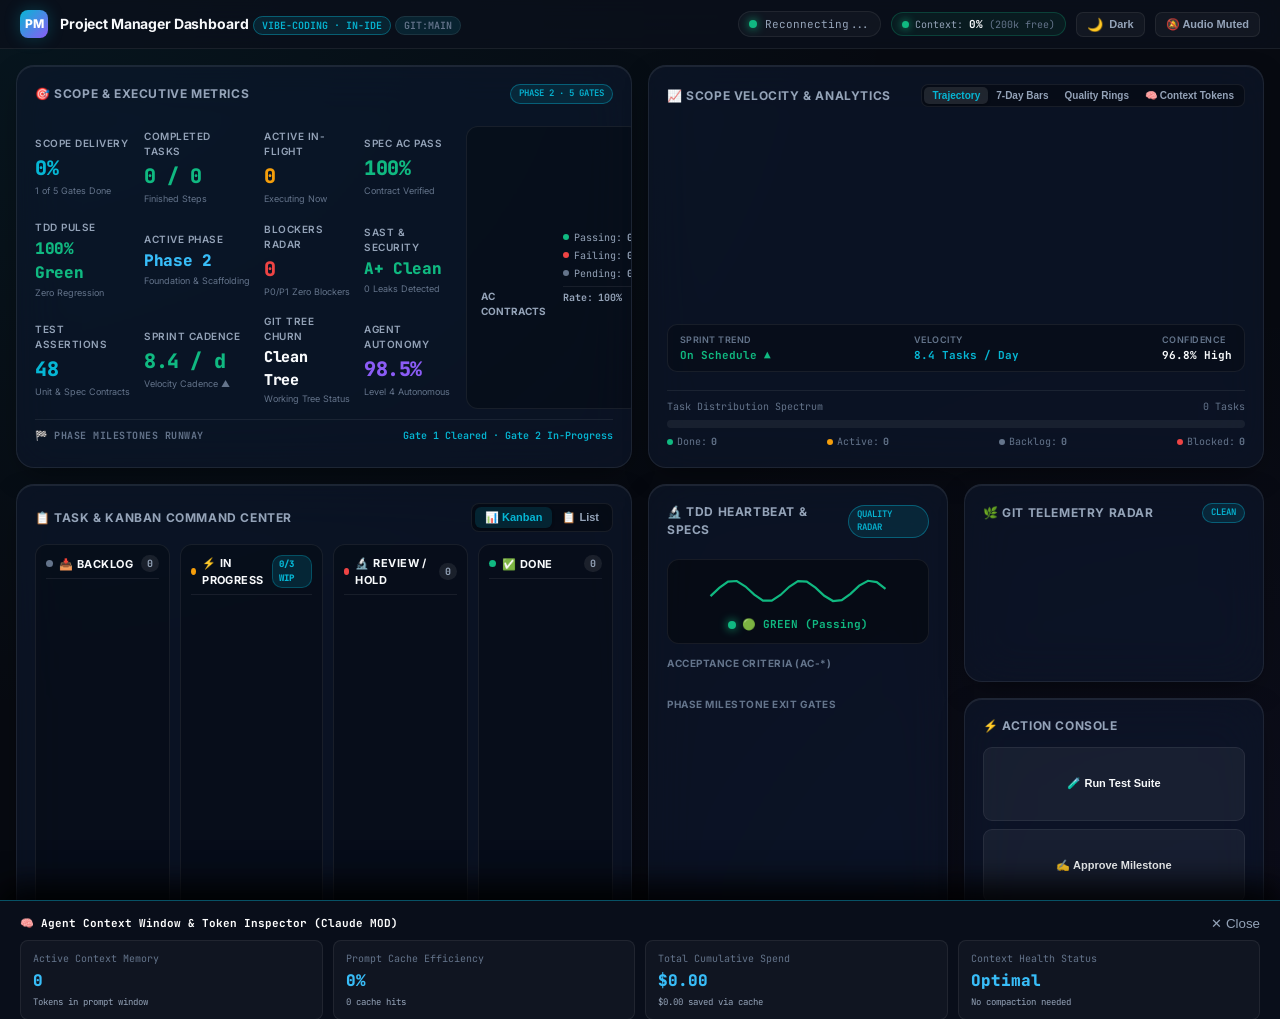
==== Vibe-Coding-Chandan-Adhikary/Vibe-Coding/Project-Manager-Dashboard/index.html @ 4f197772 "feat: integrate In-IDE Project Manager Dashboard with Bento Kanban, Framer Motion, and Claude MOD to" ====
<!DOCTYPE html>
<html lang="en">
<head>
  <meta charset="UTF-8" />
  <meta name="viewport" content="width=device-width, initial-scale=1.0" />
  <title>Project Manager Dashboard — Bento Grid Mission Control</title>
  <link rel="stylesheet" href="assets/dashboard.css" />
  <link rel="preconnect" href="https://fonts.googleapis.com">
  <link rel="preconnect" href="https://fonts.gstatic.com" crossorigin>
  <link href="https://fonts.googleapis.com/css2?family=Inter:wght@400;500;600;700;800&family=JetBrains+Mono:wght@500;600;700&display=swap" rel="stylesheet">
</head>
<body>
  <div class="app-container">
    <!-- Topbar Header -->
    <header class="top-header">
      <div class="brand">
        <div class="brand-icon">PM</div>
        <div>
          <span class="brand-title">Project Manager Dashboard</span>
          <span class="badge-pill">Vibe-Coding · In-IDE</span>
          <span id="git-branch-badge" class="badge-pill" style="color:var(--text-faint);border-color:rgba(255,255,255,0.08)">git:main</span>
        </div>
      </div>

      <div class="header-actions">
        <div class="agent-pulse">
          <span class="pulse-dot"></span>
          <span id="agent-status-text">Active · Telemetry Synced</span>
        </div>
        <button id="btn-context-pill" class="context-pill" title="Click to view full Agent Context Window & Token Telemetry">
          <span id="hdr-ctx-dot" class="context-pill-dot optimal"></span>
          <span class="context-pill-label">Context:</span>
          <b id="hdr-ctx-pct">0%</b>
          <span id="hdr-ctx-free" class="context-pill-sub">(200k free)</span>
        </button>
        <button id="theme-toggle" class="btn-icon theme-toggle-btn" title="Toggle Light/Dark Theme">
          <span id="theme-icon">🌙</span>
          <span id="theme-text">Dark</span>
        </button>
        <button id="toggle-audio" class="btn-icon">🔕 Audio Muted</button>
      </div>
    </header>

    <!-- Bento Grid Container -->
    <div class="bento-container">
      <div class="bento-grid">
        <!-- BENTO CELL 1: Executive Scope & Velocity Hub (Span 2x1) -->
        <div class="bento-card bento-hero">
          <div class="card-header">
            <span class="card-title">🎯 Scope & Executive Metrics</span>
            <span id="kpi-milestones-badge" class="badge-pill" style="font-size:9px">Phase 2 · 5 Gates</span>
          </div>
          <div class="hero-content">
            <div class="hero-stats">
              <div class="stat-item">
                <span class="stat-label">Scope Delivery</span>
                <span id="kpi-scope-progress" class="stat-value cyan">0%</span>
                <span id="kpi-scope-sub" class="stat-sub">1 of 5 Gates Done</span>
              </div>
              <div class="stat-item">
                <span class="stat-label">Completed Tasks</span>
                <span id="kpi-completed-tasks" class="stat-value emerald">0 / 0</span>
                <span class="stat-sub">Finished Steps</span>
              </div>
              <div class="stat-item">
                <span class="stat-label">Active In-Flight</span>
                <span id="kpi-active-tasks" class="stat-value amber">0</span>
                <span class="stat-sub">Executing Now</span>
              </div>
              <div class="stat-item">
                <span class="stat-label">Spec AC Pass</span>
                <span id="kpi-ac-rate" class="stat-value emerald">100%</span>
                <span class="stat-sub">Contract Verified</span>
              </div>
              <div class="stat-item">
                <span class="stat-label">TDD Pulse</span>
                <span id="kpi-tdd-ratio" class="stat-value emerald" style="font-size:16px">100% Green</span>
                <span class="stat-sub">Zero Regression</span>
              </div>
              <div class="stat-item">
                <span class="stat-label">Active Phase</span>
                <span id="kpi-active-phase" class="stat-value" style="font-size:16px;color:var(--sky-bright)">Phase 2</span>
                <span class="stat-sub">Foundation & Scaffolding</span>
              </div>
              <div class="stat-item">
                <span class="stat-label">Blockers Radar</span>
                <span id="kpi-blockers" class="stat-value red">0</span>
                <span class="stat-sub">P0/P1 Zero Blockers</span>
              </div>
              <div class="stat-item">
                <span class="stat-label">SAST & Security</span>
                <span id="kpi-code-health" class="stat-value emerald" style="font-size:16px">A+ Clean</span>
                <span class="stat-sub">0 Leaks Detected</span>
              </div>
              <div class="stat-item">
                <span class="stat-label">Test Assertions</span>
                <span id="kpi-test-assertions" class="stat-value cyan">48</span>
                <span class="stat-sub">Unit & Spec Contracts</span>
              </div>
              <div class="stat-item">
                <span class="stat-label">Sprint Cadence</span>
                <span id="kpi-sprint-cadence" class="stat-value emerald">8.4 / d</span>
                <span class="stat-sub">Velocity Cadence ▲</span>
              </div>
              <div class="stat-item">
                <span class="stat-label">Git Tree Churn</span>
                <span id="kpi-git-churn" class="stat-value" style="font-size:15px;color:var(--text-main)">Clean Tree</span>
                <span class="stat-sub">Working Tree Status</span>
              </div>
              <div class="stat-item">
                <span class="stat-label">Agent Autonomy</span>
                <span id="kpi-agent-autonomy" class="stat-value violet">98.5%</span>
                <span class="stat-sub">Level 4 Autonomous</span>
              </div>
            </div>

            <div class="hero-donut-box">
              <div class="donut-visual-col">
                <svg id="chart-donut" style="width:70px;height:70px" viewBox="0 0 100 100"></svg>
                <div class="donut-title">AC Contracts</div>
              </div>
              <div class="donut-breakdown-col">
                <div class="donut-breakdown-row"><span class="breakdown-dot done"></span>Passing: <b id="hero-donut-passing">0</b></div>
                <div class="donut-breakdown-row"><span class="breakdown-dot red"></span>Failing: <b id="hero-donut-failing">0</b></div>
                <div class="donut-breakdown-row"><span class="breakdown-dot pending"></span>Pending: <b id="hero-donut-pending">0</b></div>
                <div class="donut-breakdown-row rate">Rate: <b id="hero-donut-rate" class="emerald">100%</b></div>
              </div>
            </div>
          </div>

          <!-- Phase Milestone Runway Bar -->
          <div class="hero-runway-container">
            <div class="hero-runway-header">
              <span class="runway-title">🏁 Phase Milestones Runway</span>
              <span id="hero-runway-summary" class="runway-summary">Gate 1 Cleared · Gate 2 In-Progress</span>
            </div>
            <div id="hero-runway-track" class="hero-runway-track"></div>
          </div>
        </div>

        <!-- BENTO CELL 2: Scope Velocity & Multi-Chart Analytics Hub (Span 2x1) -->
        <div class="bento-card bento-chart">
          <div class="chart-header">
            <span class="card-title">📈 Scope Velocity & Analytics</span>
            <div class="chart-tabs">
              <button class="chart-tab-btn active" data-chart="burnup">Trajectory</button>
              <button class="chart-tab-btn" data-chart="bars">7-Day Bars</button>
              <button class="chart-tab-btn" data-chart="rings">Quality Rings</button>
              <button class="chart-tab-btn" data-chart="tokens">🧠 Context Tokens</button>
            </div>
          </div>
          <div class="chart-content-wrapper">
            <!-- Chart Panel 1: Burnup Area Curve -->
            <div id="panel-chart-burnup" class="chart-view-panel active">
              <svg id="chart-burnup" class="svg-burnup-canvas" viewBox="0 0 270 95" preserveAspectRatio="none"></svg>
            </div>

            <!-- Chart Panel 2: 7-Day Velocity Bar Chart -->
            <div id="panel-chart-bars" class="chart-view-panel">
              <svg id="chart-bars" class="svg-bars-canvas" viewBox="0 0 270 95"></svg>
            </div>

            <!-- Chart Panel 3: Quality & Coverage Multi-Ring Radial Gauge -->
            <div id="panel-chart-rings" class="chart-view-panel">
              <svg id="chart-rings" class="svg-rings-canvas" viewBox="0 0 270 95"></svg>
            </div>

            <!-- Chart Panel 4: Agent Context Window & Token Telemetry (Claude MOD style) -->
            <div id="panel-chart-tokens" class="chart-view-panel">
              <div class="token-telemetry-panel">
                <!-- Context Window Utilization Header -->
                <div class="token-panel-top">
                  <div class="token-capacity-info">
                    <span class="token-panel-label">Active Context Window (200k ceiling)</span>
                    <span id="token-status-badge" class="badge-pill optimal">🟢 Optimal (Headroom Safe)</span>
                  </div>
                  <div class="token-capacity-readout">
                    <span id="token-ctx-used" class="token-readout-val">0k</span>
                    <span class="token-readout-sub">/ 200,000 tokens (<b id="token-ctx-pct">0%</b>)</span>
                  </div>
                </div>

                <!-- Multi-Segmented Capacity Progress Bar -->
                <div class="token-capacity-track">
                  <div id="token-capacity-fill" class="token-capacity-fill optimal" style="width: 0%"></div>
                  <div class="token-threshold-marker" style="left: 60%" title="60% Advisory Threshold"></div>
                  <div class="token-threshold-marker warn" style="left: 80%" title="80% Compaction Recommended"></div>
                  <div class="token-threshold-marker crit" style="left: 95%" title="95% Critical Limit"></div>
                </div>
                <div class="token-threshold-labels">
                  <span>0k</span>
                  <span>60% (120k)</span>
                  <span>80% (160k)</span>
                  <span>200k Limit</span>
                </div>

                <!-- Claude MOD 4-Metric Breakdown Grid -->
                <div class="token-stats-grid">
                  <div class="token-stat-card">
                    <span class="token-stat-title">📥 Fresh Input (Prompt)</span>
                    <span id="token-val-input" class="token-stat-number cyan">0</span>
                    <span class="token-stat-sub">Instructions & Tools</span>
                  </div>
                  <div class="token-stat-card">
                    <span class="token-stat-title">⚡ Cached Read (Hit Rate)</span>
                    <span id="token-val-cache" class="token-stat-number violet">0</span>
                    <span id="token-val-cache-rate" class="token-stat-sub emerald">0% Hit Rate ▲</span>
                  </div>
                  <div class="token-stat-card">
                    <span class="token-stat-title">📤 Output & Thinking</span>
                    <span id="token-val-output" class="token-stat-number emerald">0</span>
                    <span class="token-stat-sub">Agent Reasoning</span>
                  </div>
                  <div class="token-stat-card">
                    <span class="token-stat-title">💰 Cost & Savings</span>
                    <span id="token-val-cost" class="token-stat-number">$0.00</span>
                    <span id="token-val-savings" class="token-stat-sub emerald">Saved $0.00</span>
                  </div>
                </div>

                <!-- Token Footer / Inspector Action -->
                <div class="token-panel-footer">
                  <div class="token-footer-info">
                    <span id="token-turn-count">0 Model Turns</span> ·
                    <span id="token-avg-turn">0 avg/turn</span> ·
                    <span id="token-headroom-text">200k tokens free</span>
                  </div>
                  <button id="btn-open-token-drawer" class="btn-token-inspect">🔍 Inspect Full Token Logs</button>
                </div>
              </div>
            </div>

            <!-- Real-Time Metrics Strip -->
            <div class="chart-metrics-row">
              <div class="chart-metric-item">
                <span class="chart-metric-lbl">Sprint Trend</span>
                <span class="chart-metric-val emerald">On Schedule ▲</span>
              </div>
              <div class="chart-metric-item">
                <span class="chart-metric-lbl">Velocity</span>
                <span class="chart-metric-val cyan">8.4 Tasks / Day</span>
              </div>
              <div class="chart-metric-item">
                <span class="chart-metric-lbl">Confidence</span>
                <span class="chart-metric-val">96.8% High</span>
              </div>
            </div>

            <!-- Task Status Distribution Spectrum Bar -->
            <div class="task-dist-section">
              <div class="dist-legend">
                <span>Task Distribution Spectrum</span>
                <span id="dist-total-tasks">0 Tasks</span>
              </div>
              <div class="dist-bar-track">
                <div id="dist-done" class="dist-segment done" style="width:0%"></div>
                <div id="dist-progress" class="dist-segment progress" style="width:0%"></div>
                <div id="dist-backlog" class="dist-segment backlog" style="width:0%"></div>
                <div id="dist-blocked" class="dist-segment blocked" style="width:0%"></div>
              </div>
              <div class="dist-legend">
                <div class="dist-legend-item"><span class="legend-dot done"></span>Done: <b id="dist-count-done">0</b></div>
                <div class="dist-legend-item"><span class="legend-dot progress"></span>Active: <b id="dist-count-progress">0</b></div>
                <div class="dist-legend-item"><span class="legend-dot backlog"></span>Backlog: <b id="dist-count-backlog">0</b></div>
                <div class="dist-legend-item"><span class="legend-dot blocked"></span>Blocked: <b id="dist-count-blocked">0</b></div>
              </div>
            </div>
          </div>
        </div>

        <!-- BENTO CELL 3: Granular Task Command Center & Kanban Board (Span 2x2) -->
        <div class="bento-card bento-tasks">
          <div class="card-header task-center-header">
            <span class="card-title">📋 Task & Kanban Command Center</span>
            <div class="task-controls-group">
              <div class="view-tabs">
                <button id="btn-view-kanban" class="view-tab-btn active" data-view="kanban">📊 Kanban</button>
                <button id="btn-view-list" class="view-tab-btn" data-view="list">📋 List</button>
              </div>
              <div id="task-filter-tabs" class="filter-tabs" style="display:none">
                <button class="filter-tab active" data-filter="ALL">All</button>
                <button class="filter-tab" data-filter="IN_PROGRESS">In Progress</button>
                <button class="filter-tab" data-filter="DONE">Done</button>
                <button class="filter-tab" data-filter="BLOCKED">Blocked</button>
              </div>
            </div>
          </div>

          <!-- View 1: Linear Task List View -->
          <div id="task-list-container" class="task-items-container view-panel">
            <!-- Dynamic Bento task items -->
          </div>

          <!-- View 2: Interactive Drag & Drop Kanban Board with Framer Motion -->
          <div id="kanban-board-container" class="kanban-board-wrapper view-panel active">
            <div class="kanban-column" id="col-backlog" data-status="BACKLOG">
              <div class="kanban-col-header">
                <span class="col-title"><span class="col-dot backlog"></span>📥 Backlog</span>
                <span class="col-count" id="count-col-backlog">0</span>
              </div>
              <div class="kanban-col-dropzone" id="drop-backlog" data-col="BACKLOG"></div>
            </div>

            <div class="kanban-column" id="col-progress" data-status="IN_PROGRESS">
              <div class="kanban-col-header">
                <span class="col-title"><span class="col-dot progress"></span>⚡ In Progress</span>
                <span id="wip-badge" class="wip-limit-pill">0/3 WIP</span>
              </div>
              <div class="kanban-col-dropzone" id="drop-progress" data-col="IN_PROGRESS"></div>
            </div>

            <div class="kanban-column" id="col-review" data-status="REVIEW_BLOCKED">
              <div class="kanban-col-header">
                <span class="col-title"><span class="col-dot review"></span>🔬 Review / Hold</span>
                <span class="col-count" id="count-col-review">0</span>
              </div>
              <div class="kanban-col-dropzone" id="drop-review" data-col="REVIEW_BLOCKED"></div>
            </div>

            <div class="kanban-column" id="col-done" data-status="DONE">
              <div class="kanban-col-header">
                <span class="col-title"><span class="col-dot done"></span>✅ Done</span>
                <span class="col-count" id="count-col-done">0</span>
              </div>
              <div class="kanban-col-dropzone" id="drop-done" data-col="DONE"></div>
            </div>
          </div>
        </div>

        <!-- BENTO CELL 4: Spec AC & TDD Heartbeat (Span 1x2) -->
        <div class="bento-card bento-tdd">
          <div class="card-header">
            <span class="card-title">🔬 TDD Heartbeat & Specs</span>
            <span class="badge-pill" style="font-size:9px">Quality Radar</span>
          </div>

          <!-- Oscilloscope Waveform -->
          <div class="oscilloscope-box">
            <svg class="oscilloscope-canvas" viewBox="0 0 200 48">
              <path id="oscilloscope-wave" d="M 0,24 L 200,24" fill="none" stroke="#10b981" stroke-width="2.5" />
            </svg>
            <div id="tdd-pulse-state" class="heartbeat-status GREEN">
              <span class="pulse-dot"></span>
              <span>🟢 GREEN (Passing)</span>
            </div>
          </div>

          <div class="tdd-sub-heading">Acceptance Criteria (AC-*)</div>
          <div id="specs-container" class="spec-list-container">
            <!-- Dynamic specs -->
          </div>

          <div class="tdd-sub-heading" style="margin-top:10px">Phase Milestone Exit Gates</div>
          <div id="phases-container" class="phases-list-container">
            <!-- Dynamic phase exit gates with live progress bars -->
          </div>
        </div>

        <!-- BENTO CELL 5: Git Radar & Micro-Commits (Span 1x1) -->
        <div class="bento-card bento-git">
          <div class="card-header">
            <span class="card-title">🌿 Git Telemetry Radar</span>
            <span id="git-dirty-indicator" class="badge-pill" style="font-size:9px">Clean</span>
          </div>
          <div class="git-radar-content">
            <div id="commit-feed-container" class="commit-feed">
              <!-- Dynamic commit feed -->
            </div>
          </div>
        </div>

        <!-- BENTO CELL 6: Quick Actions Console (Span 1x1) -->
        <div class="bento-card bento-actions">
          <div class="card-header">
            <span class="card-title">⚡ Action Console</span>
          </div>
          <div class="actions-bento-grid">
            <button id="btn-run-tests" class="bento-action-btn">🧪 Run Test Suite</button>
            <button id="btn-approve-milestone" class="bento-action-btn">✍️ Approve Milestone</button>
            <button id="btn-copy-standup" class="bento-action-btn">📋 Copy Standup</button>
          </div>
        </div>
      </div>
    </div>

    <!-- Slide-Up Test Drawer -->
    <div id="test-drawer" class="test-drawer">
      <div class="drawer-header">
        <span>🧪 Test Runner Console</span>
        <button id="close-drawer" style="background:transparent;border:none;color:#94a3b8;cursor:pointer">✕ Close</button>
      </div>
      <pre id="drawer-output" style="white-space:pre-wrap;font-family:var(--font-mono);font-size:11px;color:#38bdf8"></pre>
    </div>

    <!-- Slide-Up Token Telemetry Drawer (Claude MOD Inspector) -->
    <div id="token-drawer" class="test-drawer">
      <div class="drawer-header">
        <span>🧠 Agent Context Window & Token Inspector (Claude MOD)</span>
        <button id="close-token-drawer" style="background:transparent;border:none;color:#94a3b8;cursor:pointer">✕ Close</button>
      </div>
      <div class="token-drawer-content">
        <div class="token-drawer-summary-cards">
          <div class="token-drawer-card">
            <span class="token-drawer-lbl">Active Context Memory</span>
            <span id="drawer-token-ctx" class="token-drawer-val cyan">0</span>
            <span class="token-drawer-sub">Tokens in prompt window</span>
          </div>
          <div class="token-drawer-card">
            <span class="token-drawer-lbl">Prompt Cache Efficiency</span>
            <span id="drawer-token-cache-rate" class="token-drawer-val violet">0%</span>
            <span id="drawer-token-cache-hit" class="token-drawer-sub">0 cache hits</span>
          </div>
          <div class="token-drawer-card">
            <span class="token-drawer-lbl">Total Cumulative Spend</span>
            <span id="drawer-token-cost" class="token-drawer-val emerald">$0.00</span>
            <span id="drawer-token-savings" class="token-drawer-sub emerald">$0.00 saved via cache</span>
          </div>
          <div class="token-drawer-card">
            <span class="token-drawer-lbl">Context Health Status</span>
            <span id="drawer-token-health" class="token-drawer-val">Optimal</span>
            <span id="drawer-token-advice" class="token-drawer-sub">No compaction needed</span>
          </div>
        </div>

        <div style="display:flex;justify-content:space-between;align-items:center;margin:16px 0 8px">
          <span style="font-size:12px;font-weight:700;color:var(--text-main)">Recent Turns Breakdown (Last 20 Model Invocations)</span>
          <span style="font-size:10px;font-family:var(--font-mono);color:var(--text-faint)">Live transcript telemetry</span>
        </div>
        <div class="token-history-table-wrapper">
          <table class="token-history-table">
            <thead>
              <tr>
                <th>Step</th>
                <th>Time</th>
                <th>Fresh Input</th>
                <th>Cache Read</th>
                <th>Output / Thinking</th>
                <th>Total Turn Tokens</th>
              </tr>
            </thead>
            <tbody id="token-history-tbody">
              <!-- Dynamic rows populated from parser.js tokens.recentTurns -->
            </tbody>
          </table>
        </div>
      </div>
    </div>
  </div>

  <!-- Local Framer Motion & Anime.js Libraries & Client Engine -->
  <script src="assets/motion.min.js"></script>
  <script src="assets/anime.min.js"></script>
  <script src="assets/dashboard.js"></script>
</body>
</html>
---- Vibe-Coding-Chandan-Adhikary/Vibe-Coding/Project-Manager-Dashboard/assets/dashboard.css ----
/* ==============================================================================
   Project-Manager-Dashboard — Bento Grid Design System & Anime.js UI
   Apple / Linear Dark Glassmorphism with Dynamic Cursor Spotlight
   ============================================================================== */

:root {
  --bg-deep: #070a11;
  --bg-topbar: rgba(11, 16, 27, 0.85);
  --bg-card: rgba(15, 23, 42, 0.65);
  --bg-card-hover: rgba(22, 33, 56, 0.75);
  
  --border-subtle: rgba(255, 255, 255, 0.07);
  --border-glow: rgba(6, 182, 212, 0.4);
  --border-card: 1px solid rgba(255, 255, 255, 0.08);
  
  --cyan-primary: #06b6d4;
  --cyan-glow: rgba(6, 182, 212, 0.25);
  --sky-bright: #38bdf8;
  
  --emerald-pass: #10b981;
  --emerald-glow: rgba(16, 185, 129, 0.25);
  --amber-warn: #f59e0b;
  --amber-glow: rgba(245, 158, 11, 0.25);
  --crimson-red: #ef4444;
  --crimson-glow: rgba(239, 68, 68, 0.25);
  --violet-vibe: #8b5cf6;
  --violet-glow: rgba(139, 92, 246, 0.25);
  
  --text-main: #f8fafc;
  --text-muted: #94a3b8;
  --text-faint: #64748b;
  
  --font-sans: 'Inter', -apple-system, BlinkMacSystemFont, 'Segoe UI', Roboto, sans-serif;
  --font-mono: 'JetBrains Mono', 'Fira Code', 'Consolas', monospace;
  --card-radius: 18px;
}

/* ==============================================================================
   TELEGRAM-STYLE WHITE / LIGHT THEME PATTERN
   ============================================================================== */
[data-theme="light"] {
  --bg-deep: #f3f5f9;
  --bg-topbar: rgba(255, 255, 255, 0.9);
  --bg-card: rgba(255, 255, 255, 0.85);
  --bg-card-hover: rgba(248, 250, 252, 0.98);
  
  --border-subtle: rgba(0, 0, 0, 0.06);
  --border-glow: rgba(2, 132, 199, 0.5);
  --border-card: 1px solid rgba(0, 0, 0, 0.08);
  
  --cyan-primary: #0284c7;
  --cyan-glow: rgba(2, 132, 199, 0.15);
  --sky-bright: #0369a1;
  
  --emerald-pass: #059669;
  --emerald-glow: rgba(5, 150, 105, 0.15);
  --amber-warn: #d97706;
  --amber-glow: rgba(217, 119, 6, 0.15);
  --crimson-red: #dc2626;
  --crimson-glow: rgba(220, 38, 38, 0.15);
  --violet-vibe: #7c3aed;
  --violet-glow: rgba(124, 58, 237, 0.15);
  
  --text-main: #0f172a;
  --text-muted: #475569;
  --text-faint: #94a3b8;
}

[data-theme="light"] body {
  background-color: var(--bg-deep);
  background-image: 
    radial-gradient(at 0% 0%, rgba(2, 132, 199, 0.08) 0px, transparent 50%),
    radial-gradient(at 100% 100%, rgba(124, 58, 237, 0.06) 0px, transparent 50%);
}

[data-theme="light"] .bento-card {
  box-shadow: 0 10px 25px -5px rgba(0, 0, 0, 0.04), inset 0 1px 0 rgba(255, 255, 255, 0.9);
}

[data-theme="light"] .stat-value {
  color: #0f172a;
}

[data-theme="light"] .bento-task-card {
  background: rgba(248, 250, 252, 0.9);
  border-color: rgba(0, 0, 0, 0.06);
}

[data-theme="light"] .hero-donut-box,
[data-theme="light"] .oscilloscope-box {
  background: rgba(241, 245, 249, 0.85);
}

[data-theme="light"] .filter-tabs {
  background: rgba(226, 232, 240, 0.6);
}

[data-theme="light"] .filter-tab.active {
  background: #ffffff;
  color: var(--cyan-primary);
  box-shadow: 0 2px 5px rgba(0, 0, 0, 0.08);
}

[data-theme="light"] .test-drawer {
  background: #ffffff;
  border-top-color: var(--cyan-primary);
  box-shadow: 0 -12px 32px rgba(0, 0, 0, 0.12);
}
[data-theme="light"] .test-drawer .drawer-header {
  color: #0f172a;
}
[data-theme="light"] #drawer-output {
  color: #0369a1;
}

[data-theme="light"] .agent-pulse {
  background: rgba(0, 0, 0, 0.04);
}

[data-theme="light"] .btn-icon,
[data-theme="light"] .bento-action-btn {
  background: rgba(0, 0, 0, 0.03);
  color: var(--text-main);
}
[data-theme="light"] .btn-icon:hover,
[data-theme="light"] .bento-action-btn:hover {
  background: rgba(0, 0, 0, 0.06);
}

/* Telegram Smooth Theme Switch Transitions */
body, .top-header, .bento-card, .bento-task-card, .btn-icon, .filter-tab, .test-drawer {
  transition: background-color 0.3s ease, color 0.3s ease, border-color 0.3s ease, box-shadow 0.3s ease;
}

.theme-toggle-btn {
  position: relative;
  overflow: hidden;
  user-select: none;
}
#theme-icon {
  display: inline-block;
  font-size: 13px;
  line-height: 1;
}

* {
  box-sizing: border-box;
  margin: 0;
  padding: 0;
}

body {
  background-color: var(--bg-deep);
  background-image: 
    radial-gradient(at 0% 0%, rgba(6, 182, 212, 0.07) 0px, transparent 50%),
    radial-gradient(at 100% 100%, rgba(139, 92, 246, 0.05) 0px, transparent 50%);
  color: var(--text-main);
  font-family: var(--font-sans);
  font-size: 13px;
  line-height: 1.5;
  overflow-x: hidden;
  min-height: 100vh;
  -webkit-font-smoothing: antialiased;
}

/* Custom Scrollbars */
::-webkit-scrollbar {
  width: 5px;
  height: 5px;
}
::-webkit-scrollbar-track {
  background: transparent;
}
::-webkit-scrollbar-thumb {
  background: rgba(255, 255, 255, 0.12);
  border-radius: 4px;
}
::-webkit-scrollbar-thumb:hover {
  background: rgba(255, 255, 255, 0.22);
}

/* Topbar Header */
.top-header {
  background: var(--bg-topbar);
  border-bottom: 1px solid var(--border-subtle);
  padding: 10px 20px;
  display: flex;
  align-items: center;
  justify-content: space-between;
  position: sticky;
  top: 0;
  z-index: 50;
  backdrop-filter: blur(20px) saturate(180%);
}

.brand {
  display: flex;
  align-items: center;
  gap: 12px;
}

.brand-icon {
  width: 28px;
  height: 28px;
  background: linear-gradient(135deg, var(--cyan-primary), var(--violet-vibe));
  border-radius: 8px;
  display: flex;
  align-items: center;
  justify-content: center;
  font-weight: 800;
  font-size: 12px;
  color: #fff;
  box-shadow: 0 0 16px var(--cyan-glow);
}

.brand-title {
  font-size: 14px;
  font-weight: 700;
  letter-spacing: -0.01em;
}

.badge-pill {
  font-family: var(--font-mono);
  font-size: 10px;
  padding: 2px 8px;
  border-radius: 9999px;
  background: rgba(6, 182, 212, 0.12);
  color: var(--cyan-primary);
  border: 1px solid var(--border-glow);
  font-weight: 600;
  text-transform: uppercase;
}

.header-actions {
  display: flex;
  align-items: center;
  gap: 10px;
}

.btn-icon {
  background: rgba(255, 255, 255, 0.04);
  border: 1px solid var(--border-subtle);
  color: var(--text-muted);
  padding: 5px 10px;
  border-radius: 7px;
  font-size: 11px;
  font-weight: 600;
  cursor: pointer;
  display: flex;
  align-items: center;
  gap: 6px;
  transition: all 0.2s cubic-bezier(0.16, 1, 0.3, 1);
}
.btn-icon:hover {
  background: rgba(255, 255, 255, 0.09);
  color: var(--text-main);
  border-color: rgba(255, 255, 255, 0.18);
  transform: translateY(-1px);
}
.btn-icon.active {
  background: rgba(6, 182, 212, 0.15);
  border-color: var(--cyan-primary);
  color: var(--cyan-primary);
}

.agent-pulse {
  display: flex;
  align-items: center;
  gap: 8px;
  font-family: var(--font-mono);
  font-size: 11px;
  color: var(--text-muted);
  background: rgba(255, 255, 255, 0.03);
  padding: 4px 10px;
  border-radius: 20px;
  border: 1px solid var(--border-subtle);
}
.pulse-dot {
  width: 8px;
  height: 8px;
  background: var(--emerald-pass);
  border-radius: 50%;
  box-shadow: 0 0 10px var(--emerald-pass);
}

/* ==============================================================================
   BENTO GRID ARCHITECTURE
   ============================================================================== */

.bento-container {
  padding: 16px;
  max-width: 1440px;
  margin: 0 auto;
  width: 100%;
}

.bento-grid {
  display: grid;
  grid-template-columns: repeat(4, 1fr);
  gap: 16px;
}

/* Individual Bento Card */
.bento-card {
  background: var(--bg-card);
  border-radius: var(--card-radius);
  border: var(--border-card);
  padding: 18px;
  backdrop-filter: blur(24px) saturate(180%);
  position: relative;
  overflow: hidden;
  box-shadow: 0 10px 30px -10px rgba(0, 0, 0, 0.5), inset 0 1px 0 rgba(255, 255, 255, 0.08);
  transition: transform 0.25s cubic-bezier(0.16, 1, 0.3, 1), border-color 0.25s ease;
  display: flex;
  flex-direction: column;
}

/* Dynamic Cursor Spotlight Border Glow */
.bento-card::before {
  content: '';
  position: absolute;
  inset: -1px;
  border-radius: inherit;
  padding: 1px;
  background: radial-gradient(
    450px circle at var(--mouse-x, -500px) var(--mouse-y, -500px),
    rgba(6, 182, 212, 0.35),
    transparent 45%
  );
  -webkit-mask: 
    linear-gradient(#fff 0 0) content-box, 
    linear-gradient(#fff 0 0);
  -webkit-mask-composite: xor;
  mask-composite: exclude;
  pointer-events: none;
  opacity: 0;
  transition: opacity 0.3s ease;
}

.bento-card:hover::before {
  opacity: 1;
}

.bento-card:hover {
  border-color: rgba(6, 182, 212, 0.3);
  transform: translateY(-2px);
}

/* Precise Bento Grid Positioning (Zero Holes, Zero Gaps) */
.bento-hero {
  grid-column: 1 / span 2;
  grid-row: 1;
}

.bento-chart {
  grid-column: 3 / span 2;
  grid-row: 1;
}

.bento-tasks {
  grid-column: 1 / span 2;
  grid-row: 2 / span 2;
}

.bento-tdd {
  grid-column: 3;
  grid-row: 2 / span 2;
}

.bento-git {
  grid-column: 4;
  grid-row: 2;
}

.bento-actions {
  grid-column: 4;
  grid-row: 3;
}

/* Card Header Structure */
.card-header {
  display: flex;
  align-items: center;
  justify-content: space-between;
  margin-bottom: 12px;
}

.card-title {
  font-size: 12px;
  font-weight: 700;
  text-transform: uppercase;
  letter-spacing: 0.05em;
  color: var(--text-muted);
  display: flex;
  align-items: center;
  gap: 8px;
}

/* ==============================================================================
   BENTO CELL 1: HERO METRICS HUB
   ============================================================================== */

.bento-hero {
  grid-column: 1 / span 2;
  grid-row: 1;
  display: flex;
  flex-direction: column;
  justify-content: space-between;
  gap: 10px;
}

.hero-content {
  display: flex;
  align-items: stretch;
  justify-content: space-between;
  gap: 16px;
  flex: 1;
}

.hero-stats {
  display: grid;
  grid-template-columns: repeat(4, 1fr);
  gap: 8px 14px;
  flex: 1;
}

.stat-item {
  display: flex;
  flex-direction: column;
  justify-content: center;
}

.stat-label {
  font-size: 10px;
  text-transform: uppercase;
  letter-spacing: 0.05em;
  color: var(--text-muted);
  font-weight: 600;
  margin-bottom: 2px;
}

.stat-value {
  font-family: var(--font-mono);
  font-size: 20px;
  font-weight: 800;
  letter-spacing: -0.02em;
  color: var(--text-main);
  display: flex;
  align-items: baseline;
}
.stat-value.cyan { color: var(--cyan-primary); }
.stat-value.emerald { color: var(--emerald-pass); }
.stat-value.amber { color: var(--amber-warn); }
.stat-value.red { color: var(--crimson-red); }
.stat-value.violet { color: var(--violet-vibe); }

.stat-sub {
  font-size: 9px;
  color: var(--text-faint);
  margin-top: 1px;
  white-space: nowrap;
}

.hero-donut-box {
  display: flex;
  align-items: center;
  gap: 12px;
  background: rgba(0, 0, 0, 0.25);
  padding: 10px 14px;
  border-radius: 12px;
  border: 1px solid var(--border-subtle);
  min-width: 175px;
}
[data-theme="light"] .hero-donut-box {
  background: rgba(241, 245, 249, 0.9);
}

.donut-visual-col {
  display: flex;
  flex-direction: column;
  align-items: center;
  gap: 4px;
}
.donut-title {
  font-size: 10px;
  font-weight: 700;
  color: var(--text-muted);
  text-transform: uppercase;
}

.donut-breakdown-col {
  display: flex;
  flex-direction: column;
  gap: 3px;
  font-size: 10px;
  color: var(--text-muted);
  font-family: var(--font-mono);
}
.donut-breakdown-row {
  display: flex;
  align-items: center;
  gap: 5px;
}
.donut-breakdown-row.rate {
  margin-top: 2px;
  padding-top: 3px;
  border-top: 1px solid var(--border-subtle);
  font-weight: 700;
}
.breakdown-dot {
  width: 6px;
  height: 6px;
  border-radius: 50%;
}
.breakdown-dot.done { background: var(--emerald-pass); }
.breakdown-dot.red { background: var(--crimson-red); }
.breakdown-dot.pending { background: var(--text-faint); }

/* Milestone Phase Runway Bar */
.hero-runway-container {
  display: flex;
  flex-direction: column;
  gap: 6px;
  padding-top: 8px;
  border-top: 1px solid var(--border-subtle);
  margin-top: auto;
}

.hero-runway-header {
  display: flex;
  align-items: center;
  justify-content: space-between;
  font-size: 10px;
  font-family: var(--font-mono);
}
.runway-title {
  font-weight: 700;
  text-transform: uppercase;
  color: var(--text-faint);
  letter-spacing: 0.05em;
}
.runway-summary {
  color: var(--cyan-primary);
  font-weight: 600;
}

.hero-runway-track {
  display: flex;
  align-items: center;
  gap: 4px;
  width: 100%;
}

.runway-step {
  display: flex;
  align-items: center;
  gap: 5px;
  padding: 4px 8px;
  border-radius: 6px;
  background: rgba(255, 255, 255, 0.03);
  border: 1px solid var(--border-subtle);
  font-size: 10px;
  flex: 1;
  min-width: 0;
  transition: all 0.2s ease;
}
[data-theme="light"] .runway-step {
  background: rgba(248, 250, 252, 0.85);
}

.runway-step.done {
  border-color: rgba(16, 185, 129, 0.4);
  background: rgba(16, 185, 129, 0.08);
  color: var(--emerald-pass);
}
.runway-step.active {
  border-color: rgba(6, 182, 212, 0.5);
  background: rgba(6, 182, 212, 0.1);
  color: var(--cyan-primary);
  box-shadow: 0 0 8px rgba(6, 182, 212, 0.2);
}

.runway-step .step-num {
  font-family: var(--font-mono);
  font-weight: 700;
  font-size: 9px;
  padding: 1px 4px;
  border-radius: 3px;
  background: rgba(255, 255, 255, 0.08);
}
.runway-step.done .step-num {
  background: rgba(16, 185, 129, 0.2);
  color: var(--emerald-pass);
}
.runway-step.active .step-num {
  background: rgba(6, 182, 212, 0.25);
  color: var(--cyan-primary);
}

.runway-step .step-name {
  font-weight: 600;
  white-space: nowrap;
  overflow: hidden;
  text-overflow: ellipsis;
  flex: 1;
}

.runway-step .step-state {
  font-family: var(--font-mono);
  font-size: 8px;
  color: var(--text-faint);
  white-space: nowrap;
}
.runway-step.done .step-state {
  color: var(--emerald-pass);
  font-weight: 700;
}
.runway-step.active .step-state {
  color: var(--cyan-primary);
  font-weight: 700;
}

.runway-connector {
  width: 8px;
  height: 2px;
  background: rgba(255, 255, 255, 0.1);
  border-radius: 1px;
  flex-shrink: 0;
}
.runway-connector.done {
  background: var(--emerald-pass);
}
[data-theme="light"] .runway-connector {
  background: rgba(0, 0, 0, 0.1);
}
[data-theme="light"] .runway-connector.done {
  background: var(--emerald-pass);
}

/* ==============================================================================
   BENTO CELL 2: GRANULAR TASK COMMAND CENTER & KANBAN BOARD
   ============================================================================== */

.task-center-header {
  display: flex;
  align-items: center;
  justify-content: space-between;
  margin-bottom: 12px;
  flex-wrap: wrap;
  gap: 8px;
}

.task-controls-group {
  display: flex;
  align-items: center;
  gap: 8px;
}

.view-tabs {
  display: flex;
  background: rgba(0, 0, 0, 0.35);
  padding: 3px;
  border-radius: 8px;
  border: 1px solid var(--border-subtle);
}
[data-theme="light"] .view-tabs {
  background: rgba(226, 232, 240, 0.7);
}

.view-tab-btn {
  background: transparent;
  border: none;
  color: var(--text-muted);
  font-size: 11px;
  font-weight: 600;
  padding: 4px 10px;
  border-radius: 6px;
  cursor: pointer;
  transition: all 0.2s cubic-bezier(0.16, 1, 0.3, 1);
  display: flex;
  align-items: center;
  gap: 4px;
}
.view-tab-btn.active {
  background: rgba(6, 182, 212, 0.15);
  color: var(--cyan-primary);
  box-shadow: 0 1px 3px rgba(0, 0, 0, 0.3);
  font-weight: 700;
}
[data-theme="light"] .view-tab-btn.active {
  background: #ffffff;
  color: #0284c7;
  box-shadow: 0 1px 3px rgba(0, 0, 0, 0.08);
}

.view-panel {
  display: none;
  width: 100%;
}
.view-panel.active {
  display: flex;
}

.task-filter-bar {
  display: flex;
  align-items: center;
  justify-content: space-between;
  margin-bottom: 12px;
}

.filter-tabs {
  display: flex;
  background: rgba(0, 0, 0, 0.3);
  padding: 3px;
  border-radius: 8px;
  border: 1px solid var(--border-subtle);
}

.filter-tab {
  background: transparent;
  border: none;
  color: var(--text-muted);
  font-size: 11px;
  font-weight: 600;
  padding: 4px 10px;
  border-radius: 6px;
  cursor: pointer;
  transition: all 0.15s ease;
}
.filter-tab.active {
  background: rgba(255, 255, 255, 0.1);
  color: var(--cyan-primary);
  box-shadow: 0 1px 3px rgba(0, 0, 0, 0.3);
}

.task-items-container {
  display: flex;
  flex-direction: column;
  gap: 10px;
  overflow-y: auto;
  max-height: 480px;
  padding-right: 4px;
}

/* ==============================================================================
   KANBAN BOARD STYLING (HTML5 DRAG & DROP + FRAMER MOTION SPRINGS)
   ============================================================================== */

.kanban-board-wrapper {
  display: grid;
  grid-template-columns: repeat(4, 1fr);
  gap: 10px;
  width: 100%;
  min-height: 440px;
  overflow-x: auto;
}

.kanban-column {
  display: flex;
  flex-direction: column;
  background: rgba(0, 0, 0, 0.25);
  border-radius: 12px;
  border: 1px solid var(--border-subtle);
  padding: 10px;
  min-width: 135px;
  transition: all 0.25s cubic-bezier(0.16, 1, 0.3, 1);
}
[data-theme="light"] .kanban-column {
  background: rgba(248, 250, 252, 0.85);
}

.kanban-column.drag-over {
  border-color: var(--cyan-primary);
  background: rgba(6, 182, 212, 0.08);
  box-shadow: 0 0 16px rgba(6, 182, 212, 0.2);
}

.kanban-col-header {
  display: flex;
  align-items: center;
  justify-content: space-between;
  margin-bottom: 8px;
  padding-bottom: 6px;
  border-bottom: 1px solid var(--border-subtle);
}

.col-title {
  font-size: 11px;
  font-weight: 700;
  display: flex;
  align-items: center;
  gap: 6px;
  color: var(--text-main);
  text-transform: uppercase;
  letter-spacing: 0.04em;
}

.col-dot {
  width: 7px;
  height: 7px;
  border-radius: 50%;
}
.col-dot.backlog { background: var(--text-faint); }
.col-dot.progress { background: var(--amber-warn); }
.col-dot.review { background: var(--crimson-red); }
.col-dot.done { background: var(--emerald-pass); }

.col-count {
  font-family: var(--font-mono);
  font-size: 10px;
  font-weight: 700;
  padding: 1px 6px;
  border-radius: 10px;
  background: rgba(255, 255, 255, 0.08);
  color: var(--text-muted);
}
[data-theme="light"] .col-count {
  background: rgba(0, 0, 0, 0.08);
}

.wip-limit-pill {
  font-family: var(--font-mono);
  font-size: 9px;
  font-weight: 800;
  padding: 2px 6px;
  border-radius: 10px;
  background: rgba(6, 182, 212, 0.15);
  color: var(--cyan-primary);
  border: 1px solid rgba(6, 182, 212, 0.3);
  transition: all 0.2s ease;
}
.wip-limit-pill.warning {
  background: rgba(239, 68, 68, 0.25);
  color: var(--crimson-red);
  border-color: rgba(239, 68, 68, 0.6);
  box-shadow: 0 0 10px rgba(239, 68, 68, 0.3);
  animation: pulseWip 1.4s infinite alternate;
}

@keyframes pulseWip {
  0% { transform: scale(1); opacity: 0.85; }
  100% { transform: scale(1.08); opacity: 1; }
}

.kanban-col-dropzone {
  display: flex;
  flex-direction: column;
  gap: 8px;
  flex: 1;
  min-height: 140px;
  overflow-y: auto;
  padding-right: 2px;
}

/* Kanban Draggable Card */
.kanban-task-card {
  background: rgba(15, 23, 42, 0.8);
  border: 1px solid var(--border-subtle);
  border-radius: 9px;
  padding: 9px 10px;
  cursor: grab;
  user-select: none;
  display: flex;
  flex-direction: column;
  gap: 6px;
  transition: transform 0.2s cubic-bezier(0.16, 1, 0.3, 1), box-shadow 0.2s ease, border-color 0.2s ease;
}
[data-theme="light"] .kanban-task-card {
  background: #ffffff;
  box-shadow: 0 1px 3px rgba(0, 0, 0, 0.06);
}

.kanban-task-card:hover {
  transform: translateY(-2px);
  border-color: rgba(6, 182, 212, 0.45);
  box-shadow: 0 6px 16px rgba(0, 0, 0, 0.3);
}

.kanban-task-card:active {
  cursor: grabbing;
}

.kanban-task-card.dragging {
  opacity: 0.45;
  transform: scale(0.98) rotate(2deg);
  border: 1.5px dashed var(--cyan-primary);
  box-shadow: 0 12px 28px rgba(0, 0, 0, 0.45);
}

.kanban-card-top {
  display: flex;
  align-items: center;
  justify-content: space-between;
}

.kanban-card-title {
  font-size: 11px;
  font-weight: 600;
  line-height: 1.35;
  color: var(--text-main);
}

.kanban-progress-mini {
  height: 3px;
  background: rgba(255, 255, 255, 0.08);
  border-radius: 2px;
  overflow: hidden;
  margin-top: 2px;
}
[data-theme="light"] .kanban-progress-mini {
  background: rgba(0, 0, 0, 0.08);
}
.kanban-progress-fill {
  height: 100%;
  border-radius: 2px;
  background: var(--emerald-pass);
}

.bento-task-card {
  background: rgba(11, 17, 30, 0.7);
  border: 1px solid var(--border-subtle);
  border-radius: 12px;
  padding: 12px 14px;
  transition: all 0.2s cubic-bezier(0.16, 1, 0.3, 1);
}
.bento-task-card:hover {
  background: var(--bg-card-hover);
  border-color: rgba(255, 255, 255, 0.14);
  transform: translateX(2px);
}

.task-card-header {
  display: flex;
  align-items: center;
  justify-content: space-between;
  margin-bottom: 6px;
}

.task-badges {
  display: flex;
  align-items: center;
  gap: 6px;
}

.task-id-badge {
  font-family: var(--font-mono);
  font-size: 10px;
  font-weight: 700;
  color: var(--cyan-primary);
}

.priority-pill {
  font-family: var(--font-mono);
  font-size: 9px;
  padding: 1px 6px;
  border-radius: 4px;
  font-weight: 700;
}
.priority-pill.P0 { background: var(--crimson-glow); color: var(--crimson-red); }
.priority-pill.P1 { background: var(--amber-glow); color: var(--amber-warn); }
.priority-pill.P2 { background: rgba(56, 189, 248, 0.15); color: var(--sky-bright); }

.status-pill {
  font-family: var(--font-mono);
  font-size: 9px;
  padding: 2px 7px;
  border-radius: 4px;
  font-weight: 700;
  text-transform: uppercase;
}
.status-pill.DONE { background: var(--emerald-glow); color: var(--emerald-pass); }
.status-pill.IN_PROGRESS { background: var(--amber-glow); color: var(--amber-warn); }
.status-pill.BACKLOG { background: rgba(100, 116, 139, 0.2); color: var(--text-faint); }
.status-pill.BLOCKED { background: var(--crimson-glow); color: var(--crimson-red); }

.task-headline {
  font-size: 13px;
  font-weight: 600;
  color: var(--text-main);
  margin-bottom: 8px;
}

.subtasks-wrapper {
  display: flex;
  flex-direction: column;
  gap: 5px;
  margin-top: 6px;
  padding-left: 6px;
  border-left: 2px solid rgba(255, 255, 255, 0.07);
}

.subtask-row {
  display: flex;
  align-items: center;
  gap: 8px;
  font-size: 11px;
  color: var(--text-muted);
}
.subtask-row.done {
  color: var(--text-faint);
  text-decoration: line-through;
}

.subtask-checkbox {
  cursor: pointer;
  accent-color: var(--cyan-primary);
  transform: scale(1.05);
}

.file-chips {
  display: flex;
  flex-wrap: wrap;
  gap: 5px;
  margin-top: 8px;
}
.file-chip {
  font-family: var(--font-mono);
  font-size: 10px;
  padding: 2px 6px;
  background: rgba(255, 255, 255, 0.05);
  border-radius: 5px;
  color: var(--text-muted);
}

/* ==============================================================================
   BENTO CELL 3: SPEC & TDD HEARTBEAT OSCILLOSCOPE
   ============================================================================== */

.bento-tdd {
  grid-column: 3;
  grid-row: 2 / span 2;
  display: flex;
  flex-direction: column;
  gap: 8px;
}

.oscilloscope-box {
  background: rgba(0, 0, 0, 0.4);
  border: 1px solid var(--border-subtle);
  border-radius: 12px;
  padding: 10px 12px;
  display: flex;
  flex-direction: column;
  align-items: center;
}

.oscilloscope-canvas {
  width: 100%;
  height: 42px;
}

.heartbeat-status {
  font-family: var(--font-mono);
  font-size: 11px;
  font-weight: 700;
  display: flex;
  align-items: center;
  gap: 6px;
  margin-top: 4px;
}
.heartbeat-status.GREEN { color: var(--emerald-pass); }
.heartbeat-status.RED { color: var(--crimson-red); }

.tdd-sub-heading {
  font-size: 10px;
  text-transform: uppercase;
  color: var(--text-faint);
  font-weight: 700;
  letter-spacing: 0.05em;
  margin-top: 4px;
}

.spec-list-container {
  display: flex;
  flex-direction: column;
  gap: 5px;
  overflow-y: auto;
  max-height: 180px;
  padding-right: 2px;
}

.spec-item-row {
  display: flex;
  align-items: center;
  justify-content: space-between;
  padding: 5px 0;
  border-bottom: 1px solid rgba(255, 255, 255, 0.04);
  font-size: 11px;
}

.phases-list-container {
  display: flex;
  flex-direction: column;
  gap: 8px;
  overflow-y: auto;
  flex: 1;
  padding-top: 2px;
}

.phase-item-box {
  display: flex;
  flex-direction: column;
  gap: 3px;
  background: rgba(255, 255, 255, 0.02);
  padding: 6px 8px;
  border-radius: 6px;
  border: 1px solid var(--border-subtle);
}
[data-theme="light"] .phase-item-box {
  background: rgba(248, 250, 252, 0.9);
}

.phase-item-header {
  display: flex;
  align-items: center;
  justify-content: space-between;
  font-size: 11px;
}

.phase-progress-track {
  height: 4px;
  background: rgba(255, 255, 255, 0.08);
  border-radius: 2px;
  overflow: hidden;
}
[data-theme="light"] .phase-progress-track {
  background: rgba(0, 0, 0, 0.08);
}

.phase-progress-fill {
  height: 100%;
  border-radius: 2px;
  transition: width 0.4s ease;
}

/* ==============================================================================
   BENTO CELL 4: VELOCITY & BURNUP CHART
   ============================================================================== */

.chart-header {
  display: flex;
  align-items: center;
  justify-content: space-between;
  margin-bottom: 6px;
  flex-wrap: wrap;
  gap: 8px;
}

.chart-tabs {
  display: flex;
  background: rgba(0, 0, 0, 0.3);
  padding: 2px;
  border-radius: 7px;
  border: 1px solid var(--border-subtle);
}
[data-theme="light"] .chart-tabs {
  background: rgba(226, 232, 240, 0.6);
}

.chart-tab-btn {
  background: transparent;
  border: none;
  color: var(--text-muted);
  font-size: 10px;
  font-weight: 600;
  padding: 3px 8px;
  border-radius: 5px;
  cursor: pointer;
  transition: all 0.15s ease;
}
.chart-tab-btn.active {
  background: rgba(255, 255, 255, 0.1);
  color: var(--cyan-primary);
  box-shadow: 0 1px 3px rgba(0, 0, 0, 0.3);
}
[data-theme="light"] .chart-tab-btn.active {
  background: #ffffff;
  box-shadow: 0 1px 3px rgba(0, 0, 0, 0.08);
}

.chart-content-wrapper {
  display: flex;
  flex-direction: column;
  flex: 1;
  justify-content: space-between;
  gap: 8px;
}

.chart-view-panel {
  display: none;
  flex-direction: column;
  width: 100%;
}
.chart-view-panel.active {
  display: flex;
}

.svg-burnup-canvas,
.svg-bars-canvas,
.svg-rings-canvas {
  width: 100%;
  height: 90px;
  flex: 1;
}

/* Task Status Distribution Spectrum */
.task-dist-section {
  display: flex;
  flex-direction: column;
  gap: 6px;
  margin-top: 10px;
  padding-top: 8px;
  border-top: 1px solid var(--border-subtle);
}

.dist-bar-track {
  height: 8px;
  width: 100%;
  background: rgba(255, 255, 255, 0.06);
  border-radius: 4px;
  display: flex;
  overflow: hidden;
  gap: 2px;
}
[data-theme="light"] .dist-bar-track {
  background: rgba(0, 0, 0, 0.08);
}

.dist-segment {
  height: 100%;
  transition: width 0.4s ease;
}
.dist-segment.done { background: var(--emerald-pass); }
.dist-segment.progress { background: var(--amber-warn); }
.dist-segment.backlog { background: var(--text-faint); }
.dist-segment.blocked { background: var(--crimson-red); }

.dist-legend {
  display: flex;
  align-items: center;
  justify-content: space-between;
  font-size: 10px;
  color: var(--text-faint);
  font-family: var(--font-mono);
}
.dist-legend-item {
  display: flex;
  align-items: center;
  gap: 4px;
}
.legend-dot {
  width: 6px;
  height: 6px;
  border-radius: 50%;
}
.legend-dot.done { background: var(--emerald-pass); }
.legend-dot.progress { background: var(--amber-warn); }
.legend-dot.backlog { background: var(--text-faint); }
.legend-dot.blocked { background: var(--crimson-red); }

.chart-metrics-row {
  display: flex;
  align-items: center;
  justify-content: space-between;
  padding: 8px 12px;
  background: rgba(0, 0, 0, 0.25);
  border: 1px solid var(--border-subtle);
  border-radius: 10px;
}
[data-theme="light"] .chart-metrics-row {
  background: rgba(241, 245, 249, 0.85);
}

.chart-metric-item {
  display: flex;
  flex-direction: column;
}
.chart-metric-lbl {
  font-size: 9px;
  text-transform: uppercase;
  color: var(--text-faint);
  font-weight: 600;
  letter-spacing: 0.05em;
}
.chart-metric-val {
  font-family: var(--font-mono);
  font-size: 11px;
  font-weight: 700;
  color: var(--text-main);
}
.chart-metric-val.emerald { color: var(--emerald-pass); }
.chart-metric-val.cyan { color: var(--cyan-primary); }

/* ==============================================================================
   BENTO CELL 5: GIT TELEMETRY & MICRO-COMMITS
   ============================================================================== */

.git-radar-content {
  display: flex;
  flex-direction: column;
  flex: 1;
  height: 100%;
  justify-content: space-between;
}

.commit-feed {
  display: flex;
  flex-direction: column;
  gap: 7px;
  overflow-y: auto;
  flex: 1;
  max-height: 220px;
  padding-right: 4px;
}

.commit-item {
  display: flex;
  flex-direction: column;
  gap: 3px;
  padding: 7px 9px;
  background: rgba(255, 255, 255, 0.03);
  border: 1px solid var(--border-subtle);
  border-radius: 8px;
  transition: all 0.15s ease;
}
[data-theme="light"] .commit-item {
  background: rgba(248, 250, 252, 0.9);
}
.commit-item:hover {
  background: rgba(255, 255, 255, 0.07);
  border-color: rgba(6, 182, 212, 0.3);
}

.commit-item-top {
  display: flex;
  align-items: center;
  justify-content: space-between;
}

.commit-hash {
  font-family: var(--font-mono);
  font-size: 10px;
  color: var(--cyan-primary);
  background: rgba(6, 182, 212, 0.1);
  padding: 1px 5px;
  border-radius: 4px;
  font-weight: 700;
}

.commit-author {
  font-size: 10px;
  color: var(--text-faint);
  font-family: var(--font-mono);
}

.commit-msg {
  color: var(--text-muted);
  font-size: 11px;
  white-space: nowrap;
  overflow: hidden;
  text-overflow: ellipsis;
  font-weight: 500;
}

/* ==============================================================================
   BENTO CELL 6: QUICK ACTIONS CONSOLE
   ============================================================================== */

.actions-bento-grid {
  display: grid;
  grid-template-columns: 1fr;
  gap: 8px;
  flex: 1;
}

.bento-action-btn {
  background: rgba(255, 255, 255, 0.05);
  border: 1px solid var(--border-subtle);
  color: var(--text-main);
  padding: 8px 12px;
  border-radius: 9px;
  font-size: 11px;
  font-weight: 600;
  cursor: pointer;
  display: flex;
  align-items: center;
  justify-content: center;
  gap: 8px;
  transition: all 0.2s cubic-bezier(0.16, 1, 0.3, 1);
}
.bento-action-btn:hover {
  background: rgba(255, 255, 255, 0.1);
  border-color: var(--cyan-primary);
  transform: translateY(-1px);
}
.bento-action-btn:active {
  transform: scale(0.97);
}

/* ==============================================================================
   SLIDE-UP TEST DRAWER
   ============================================================================== */

.test-drawer {
  position: fixed;
  bottom: 0;
  left: 0;
  right: 0;
  background: #090e1a;
  border-top: 1px solid var(--border-glow);
  padding: 14px 20px;
  max-height: 240px;
  overflow-y: auto;
  font-family: var(--font-mono);
  font-size: 11px;
  color: var(--sky-bright);
  box-shadow: 0 -12px 32px rgba(0, 0, 0, 0.7);
  transform: translateY(100%);
  transition: transform 0.3s cubic-bezier(0.16, 1, 0.3, 1);
  z-index: 100;
}
.test-drawer.open {
  transform: translateY(0);
}
.drawer-header {
  display: flex;
  justify-content: space-between;
  color: #fff;
  font-weight: 700;
  margin-bottom: 8px;
}

/* ==============================================================================
   RESPONSIVE LAYOUTS FOR IDE DOCKING
   ============================================================================== */

@media (max-width: 1100px) {
  .bento-grid {
    grid-template-columns: repeat(2, 1fr);
  }
  .bento-hero { grid-column: span 2; grid-row: auto; }
  .bento-chart { grid-column: span 2; grid-row: auto; }
  .bento-tasks { grid-column: span 2; grid-row: auto; }
  .bento-tdd { grid-column: span 1; grid-row: auto; }
  .bento-actions { grid-column: span 1; grid-row: auto; }
  .bento-git { grid-column: span 2; grid-row: auto; }
}

@media (max-width: 640px) {
  .bento-grid {
    grid-template-columns: 1fr;
  }
  .bento-hero,
  .bento-tasks,
  .bento-tdd,
  .bento-chart,
  .bento-git,
  .bento-actions {
    grid-column: span 1;
    grid-row: auto;
  }
  .hero-content {
    flex-direction: column;
    align-items: flex-start;
  }
}

/* ==============================================================================
   AGENT CONTEXT WINDOW & TOKEN TELEMETRY (CLAUDE MOD STYLE)
   ============================================================================== */

/* Topbar Context Pill */
.context-pill {
  display: inline-flex;
  align-items: center;
  gap: 6px;
  background: rgba(16, 185, 129, 0.08);
  border: 1px solid rgba(16, 185, 129, 0.25);
  color: var(--text-main);
  padding: 4px 10px;
  border-radius: 9999px;
  font-family: var(--font-mono);
  font-size: 11px;
  cursor: pointer;
  transition: all 0.2s ease;
}
.context-pill:hover {
  background: rgba(16, 185, 129, 0.16);
  border-color: rgba(16, 185, 129, 0.45);
  box-shadow: 0 0 12px rgba(16, 185, 129, 0.25);
}
.context-pill-dot {
  width: 7px;
  height: 7px;
  border-radius: 50%;
  background: var(--emerald-pass);
  box-shadow: 0 0 8px var(--emerald-pass);
}
.context-pill-dot.advisory {
  background: var(--cyan-primary);
  box-shadow: 0 0 8px var(--cyan-primary);
}
.context-pill-dot.warning {
  background: var(--amber-warn);
  box-shadow: 0 0 8px var(--amber-warn);
}
.context-pill-dot.critical {
  background: var(--red-fail);
  box-shadow: 0 0 8px var(--red-fail);
}
.context-pill-label {
  color: var(--text-muted);
  font-size: 10px;
}
.context-pill-sub {
  color: var(--text-faint);
  font-size: 10px;
}

[data-theme="light"] .context-pill {
  background: rgba(16, 185, 129, 0.1);
  border-color: rgba(16, 185, 129, 0.3);
}

/* Card 2 Context Token Cockpit */
.token-telemetry-panel {
  display: flex;
  flex-direction: column;
  gap: 10px;
  padding: 4px 2px;
  width: 100%;
}

.token-panel-top {
  display: flex;
  justify-content: space-between;
  align-items: center;
}
.token-capacity-info {
  display: flex;
  align-items: center;
  gap: 8px;
}
.token-panel-label {
  font-size: 12px;
  font-weight: 700;
  color: var(--text-main);
}
.token-capacity-readout {
  font-family: var(--font-mono);
  font-size: 12px;
  color: var(--text-muted);
}
.token-readout-val {
  font-weight: 700;
  color: var(--cyan-primary);
}
.token-readout-sub {
  font-size: 11px;
}

/* Multi-Segmented Capacity Track */
.token-capacity-track {
  position: relative;
  width: 100%;
  height: 10px;
  background: rgba(255, 255, 255, 0.06);
  border-radius: 9999px;
  overflow: visible;
  border: 1px solid var(--border-subtle);
}
[data-theme="light"] .token-capacity-track {
  background: rgba(0, 0, 0, 0.06);
}
.token-capacity-fill {
  height: 100%;
  border-radius: 9999px;
  background: linear-gradient(90deg, #10b981, #06b6d4);
  box-shadow: 0 0 10px rgba(6, 182, 212, 0.4);
  transition: width 0.6s cubic-bezier(0.16, 1, 0.3, 1);
}
.token-capacity-fill.advisory {
  background: linear-gradient(90deg, #06b6d4, #38bdf8);
  box-shadow: 0 0 10px rgba(56, 189, 248, 0.4);
}
.token-capacity-fill.warning {
  background: linear-gradient(90deg, #f59e0b, #ef4444);
  box-shadow: 0 0 12px rgba(245, 158, 11, 0.5);
}
.token-capacity-fill.critical {
  background: linear-gradient(90deg, #ef4444, #dc2626);
  box-shadow: 0 0 14px rgba(239, 68, 68, 0.7);
}

.token-threshold-marker {
  position: absolute;
  top: -2px;
  bottom: -2px;
  width: 2px;
  background: rgba(255, 255, 255, 0.2);
}
.token-threshold-marker.warn {
  background: rgba(245, 158, 11, 0.6);
}
.token-threshold-marker.crit {
  background: rgba(239, 68, 68, 0.8);
}

.token-threshold-labels {
  display: flex;
  justify-content: space-between;
  font-family: var(--font-mono);
  font-size: 8px;
  color: var(--text-faint);
  margin-top: -4px;
}

/* Claude MOD 4-Metric Grid */
.token-stats-grid {
  display: grid;
  grid-template-columns: repeat(4, 1fr);
  gap: 8px;
}
.token-stat-card {
  background: rgba(0, 0, 0, 0.22);
  border: 1px solid var(--border-subtle);
  border-radius: 8px;
  padding: 8px 10px;
  display: flex;
  flex-direction: column;
  gap: 2px;
}
[data-theme="light"] .token-stat-card {
  background: rgba(0, 0, 0, 0.03);
}
.token-stat-title {
  font-size: 10px;
  font-weight: 600;
  color: var(--text-muted);
}
.token-stat-number {
  font-family: var(--font-mono);
  font-size: 14px;
  font-weight: 800;
  color: var(--text-main);
}
.token-stat-sub {
  font-family: var(--font-mono);
  font-size: 9px;
  color: var(--text-faint);
}

.token-panel-footer {
  display: flex;
  justify-content: space-between;
  align-items: center;
  margin-top: 2px;
  padding-top: 6px;
  border-top: 1px solid var(--border-subtle);
}
.token-footer-info {
  font-family: var(--font-mono);
  font-size: 10px;
  color: var(--text-muted);
}
.btn-token-inspect {
  background: rgba(6, 182, 212, 0.12);
  border: 1px solid rgba(6, 182, 212, 0.3);
  color: var(--cyan-primary);
  font-size: 10px;
  font-weight: 700;
  padding: 3px 8px;
  border-radius: 6px;
  cursor: pointer;
  transition: all 0.2s ease;
}
.btn-token-inspect:hover {
  background: rgba(6, 182, 212, 0.25);
}

/* Token Deep-Dive Drawer */
.token-drawer-content {
  display: flex;
  flex-direction: column;
  gap: 12px;
}
.token-drawer-summary-cards {
  display: grid;
  grid-template-columns: repeat(4, 1fr);
  gap: 10px;
}
.token-drawer-card {
  background: rgba(255, 255, 255, 0.03);
  border: 1px solid var(--border-subtle);
  border-radius: 8px;
  padding: 10px 12px;
  display: flex;
  flex-direction: column;
  gap: 3px;
}
.token-drawer-lbl {
  font-size: 10px;
  color: var(--text-faint);
}
.token-drawer-val {
  font-family: var(--font-mono);
  font-size: 16px;
  font-weight: 800;
}
.token-drawer-sub {
  font-size: 9px;
  color: var(--text-muted);
}

.token-history-table-wrapper {
  max-height: 200px;
  overflow-y: auto;
  border: 1px solid var(--border-subtle);
  border-radius: 6px;
}
.token-history-table {
  width: 100%;
  border-collapse: collapse;
  font-family: var(--font-mono);
  font-size: 10px;
  text-align: left;
}
.token-history-table th {
  background: rgba(255, 255, 255, 0.05);
  color: var(--text-muted);
  padding: 6px 10px;
  font-weight: 600;
  border-bottom: 1px solid var(--border-subtle);
  position: sticky;
  top: 0;
  z-index: 1;
}
.token-history-table td {
  padding: 5px 10px;
  border-bottom: 1px solid rgba(255, 255, 255, 0.04);
  color: var(--text-main);
}
.token-history-table tr:hover {
  background: rgba(6, 182, 212, 0.06);
}
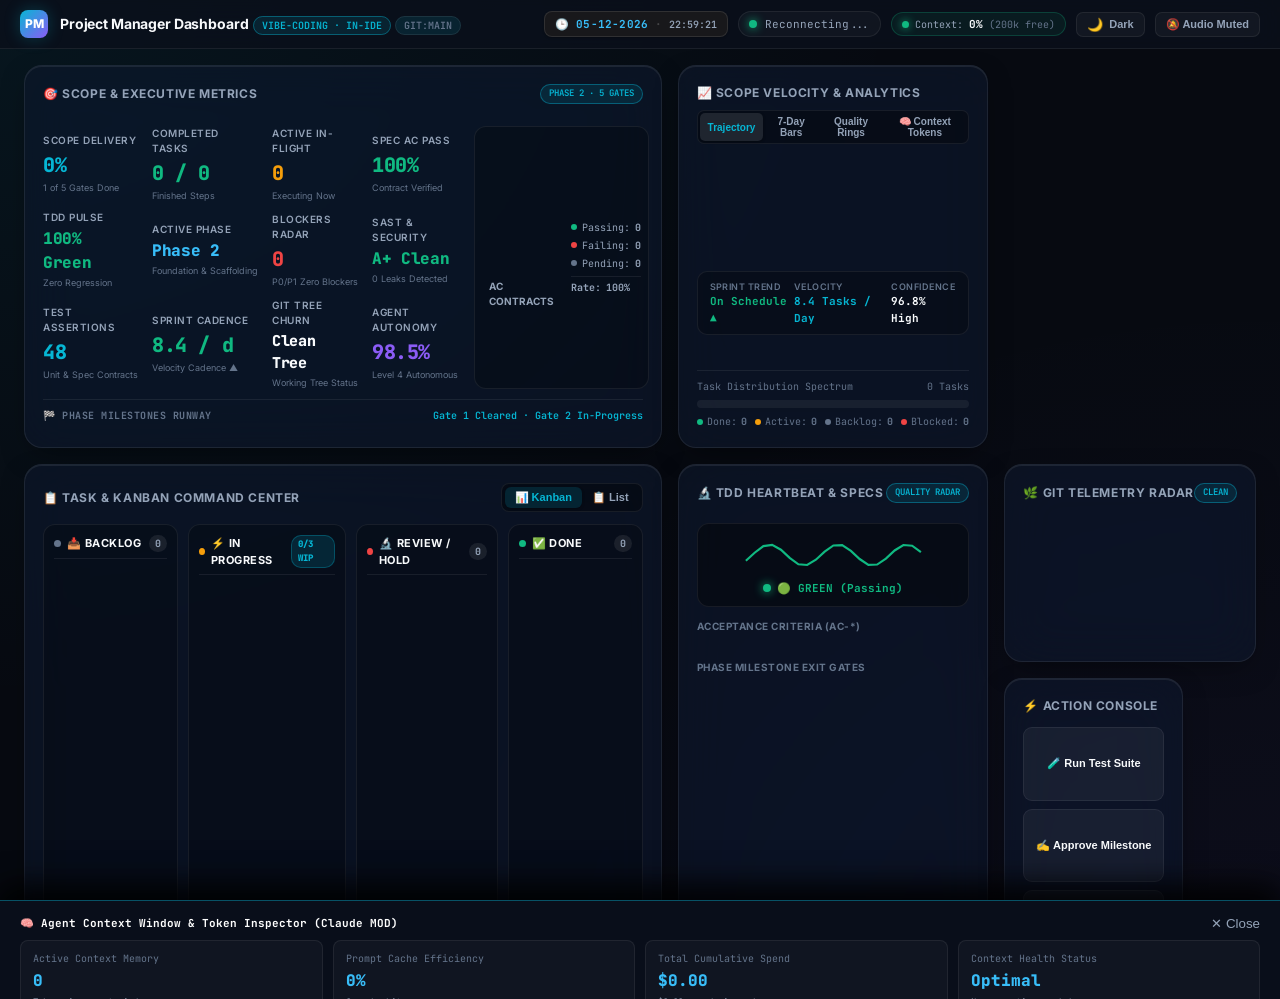
==== commit 436ed4c5: "feat(dashboard): integrate Shadcn UI design tokens, AC contract engine, and ubiquitous DD-MM-YYYY da" ====
--- a/Vibe-Coding-Chandan-Adhikary/Vibe-Coding/Project-Manager-Dashboard/index.html
+++ b/Vibe-Coding-Chandan-Adhikary/Vibe-Coding/Project-Manager-Dashboard/index.html
@@ -23,6 +23,13 @@
       </div>
 
       <div class="header-actions">
+        <!-- Shadcn Live Real-Time Date & Clock (DD-MM-YYYY) -->
+        <div class="live-clock-badge" title="Live System Date & Time (DD-MM-YYYY)">
+          <span class="clock-icon">🕒</span>
+          <span id="live-date-str" class="live-date-val">14-11-2026</span>
+          <span class="clock-sep">·</span>
+          <span id="live-time-str" class="live-time-val">12:30:00</span>
+        </div>
         <div class="agent-pulse">
           <span class="pulse-dot"></span>
           <span id="agent-status-text">Active · Telemetry Synced</span>
@@ -445,6 +452,60 @@
         </div>
       </div>
     </div>
+    <!-- Shadcn UI Radix-Style Sheet Dialog for AC Contract Inspection & Verification -->
+    <div id="ac-modal" class="shadcn-sheet-backdrop">
+      <div class="shadcn-modal-dialog">
+        <div class="shadcn-modal-header">
+          <div>
+            <div style="display:flex;align-items:center;gap:8px">
+              <span id="modal-ac-id" style="font-family:var(--font-mono);font-size:15px;font-weight:700;color:var(--sky-bright)">AC-FEAT001-01</span>
+              <span id="modal-ac-status" class="status-pill GREEN">GREEN</span>
+            </div>
+            <div id="modal-ac-title" class="shadcn-modal-title" style="margin-top:6px">Valid credentials create a session</div>
+            <div id="modal-ac-file" class="shadcn-modal-desc">docs/features/001-example-feature/acceptance.md</div>
+          </div>
+          <button id="modal-ac-close" class="shadcn-close-btn">✕ Esc</button>
+        </div>
+
+        <div style="font-size:11px;font-weight:700;text-transform:uppercase;letter-spacing:0.05em;color:var(--text-muted);margin-top:4px">
+          Acceptance Scenario Contract
+        </div>
+        <div class="shadcn-scenario-box">
+          <div class="shadcn-scenario-row">
+            <b>GIVEN</b>
+            <span id="modal-ac-given" style="color:var(--text-main)">Active user of an active tenant</span>
+          </div>
+          <div class="shadcn-scenario-row">
+            <b>WHEN</b>
+            <span id="modal-ac-when" style="color:var(--text-main)">Submits valid email, password and tenant_id</span>
+          </div>
+          <div class="shadcn-scenario-row">
+            <b>THEN</b>
+            <span id="modal-ac-then" style="color:var(--text-main)">Response 200, httpOnly session cookies set and profile returned</span>
+          </div>
+        </div>
+
+        <div style="font-size:11px;font-weight:700;text-transform:uppercase;letter-spacing:0.05em;color:var(--text-muted);margin-top:4px">
+          Verification & Test Traceability
+        </div>
+        <div style="display:flex;gap:8px;font-family:var(--font-mono);font-size:11px;background:rgba(24,24,27,0.7);padding:10px;border-radius:8px;border:1px solid rgba(255,255,255,0.08)">
+          <div>🧪 <b id="modal-ac-testid">TEST-FEAT001-01</b></div>
+          <div style="color:var(--text-faint)">·</div>
+          <div id="modal-ac-testlevel" style="color:var(--sky-bright)">Integration</div>
+          <div style="color:var(--text-faint)">·</div>
+          <div id="modal-ac-testloc" style="color:var(--text-muted)">tests/integration/auth/login.test.ts</div>
+        </div>
+
+        <div style="display:flex;justify-content:space-between;align-items:center;margin-top:12px;border-top:1px solid rgba(255,255,255,0.08);padding-top:14px">
+          <span style="font-size:11px;color:var(--text-muted)">Change Contract Status:</span>
+          <div class="shadcn-btn-group">
+            <button id="modal-btn-green" class="shadcn-btn shadcn-btn-green">🟢 Set PASS (Green)</button>
+            <button id="modal-btn-red" class="shadcn-btn shadcn-btn-red">🔴 Set FAIL (Red)</button>
+            <button id="modal-btn-pending" class="shadcn-btn shadcn-btn-outline">⚪ Reset Pending</button>
+          </div>
+        </div>
+      </div>
+    </div>
   </div>
 
   <!-- Local Framer Motion & Anime.js Libraries & Client Engine -->
--- a/Vibe-Coding-Chandan-Adhikary/Vibe-Coding/Project-Manager-Dashboard/assets/dashboard.css
+++ b/Vibe-Coding-Chandan-Adhikary/Vibe-Coding/Project-Manager-Dashboard/assets/dashboard.css
@@ -284,20 +284,60 @@
 }
 
 /* ==============================================================================
-   BENTO GRID ARCHITECTURE
+   BENTO GRID ARCHITECTURE (100% FLUID & PORTABLE ACROSS ALL RESOLUTIONS)
    ============================================================================== */
 
 .bento-container {
-  padding: 16px;
-  max-width: 1440px;
-  margin: 0 auto;
+  padding: 16px 24px;
+  max-width: none;
+  margin: 0;
   width: 100%;
+  box-sizing: border-box;
 }
 
 .bento-grid {
   display: grid;
   grid-template-columns: repeat(4, 1fr);
   gap: 16px;
+  width: 100%;
+}
+
+.badge-running-top {
+  display: inline-flex;
+  align-items: center;
+  gap: 4px;
+  background: rgba(6, 182, 212, 0.15);
+  border: 1px solid var(--cyan-primary);
+  color: var(--cyan-primary);
+  font-family: var(--font-mono);
+  font-size: 10px;
+  font-weight: 700;
+  padding: 2px 8px;
+  border-radius: 999px;
+  text-transform: uppercase;
+  letter-spacing: 0.05em;
+  animation: pulse-glow 2s infinite ease-in-out;
+}
+
+@keyframes pulse-glow {
+  0%, 100% { box-shadow: 0 0 5px rgba(6, 182, 212, 0.4); }
+  50% { box-shadow: 0 0 15px rgba(6, 182, 212, 0.8); }
+}
+
+.badge-head-commit {
+  display: inline-flex;
+  align-items: center;
+  gap: 4px;
+  background: rgba(16, 185, 129, 0.15);
+  border: 1px solid var(--emerald-pass);
+  color: var(--emerald-pass);
+  font-family: var(--font-mono);
+  font-size: 9px;
+  font-weight: 700;
+  padding: 1px 6px;
+  border-radius: 999px;
+  text-transform: uppercase;
+  margin-left: 6px;
 }
 
 /* Individual Bento Card */
@@ -1431,8 +1471,38 @@
 }
 
 /* ==============================================================================
-   RESPONSIVE LAYOUTS FOR IDE DOCKING
+   RESPONSIVE LAYOUTS FOR IDE DOCKING & DYNAMIC RESOLUTIONS (ALL MONITORS)
    ============================================================================== */
+
+@media (min-width: 2560px) {
+  .bento-grid {
+    grid-template-columns: repeat(6, 1fr);
+  }
+  .bento-hero { grid-column: span 3; }
+  .bento-chart { grid-column: span 3; }
+  .bento-tasks { grid-column: span 3; }
+  .bento-tdd { grid-column: span 1; }
+  .bento-actions { grid-column: span 2; }
+  .bento-git { grid-column: span 6; }
+}
+
+@media (min-width: 1920px) and (max-width: 2559px) {
+  .bento-grid {
+    grid-template-columns: repeat(4, 1fr);
+  }
+}
+
+@media (max-width: 1400px) {
+  .bento-grid {
+    grid-template-columns: repeat(3, 1fr);
+  }
+  .bento-hero { grid-column: span 2; }
+  .bento-chart { grid-column: span 1; }
+  .bento-tasks { grid-column: span 2; }
+  .bento-tdd { grid-column: span 1; }
+  .bento-actions { grid-column: span 1; }
+  .bento-git { grid-column: span 2; }
+}
 
 @media (max-width: 1100px) {
   .bento-grid {
@@ -1743,3 +1813,276 @@
 .token-history-table tr:hover {
   background: rgba(6, 182, 212, 0.06);
 }
+
+/* ==============================================================================
+   SHADCN UI DESIGN SYSTEM TOKENS & COMPONENTS (ZERO-DEPENDENCY)
+   Zinc Dark Palette, Radix Sheet Modals, and Precision Date Formatting
+   ============================================================================== */
+
+/* 1. Live Header Clock Badge */
+.live-clock-badge {
+  display: inline-flex;
+  align-items: center;
+  gap: 7px;
+  background: #18181b;
+  border: 1px solid rgba(255, 255, 255, 0.1);
+  border-radius: 8px;
+  padding: 4px 10px;
+  font-family: var(--font-mono);
+  font-size: 11px;
+  font-weight: 600;
+  color: var(--text-main);
+  box-shadow: 0 1px 2px rgba(0, 0, 0, 0.25);
+}
+.live-clock-badge .clock-icon {
+  font-size: 11px;
+}
+.live-clock-badge .live-date-val {
+  color: var(--sky-bright);
+  font-weight: 700;
+  letter-spacing: 0.02em;
+}
+.live-clock-badge .clock-sep {
+  color: rgba(255, 255, 255, 0.2);
+}
+.live-clock-badge .live-time-val {
+  color: var(--text-muted);
+  font-size: 10px;
+}
+
+/* 2. Task Start & Stop Date Chips (Shadcn Badge Pattern) */
+.task-date-strip {
+  display: flex;
+  align-items: center;
+  gap: 8px;
+  margin: 6px 0 8px;
+  flex-wrap: wrap;
+}
+.task-date-pill {
+  display: inline-flex;
+  align-items: center;
+  gap: 5px;
+  font-family: var(--font-mono);
+  font-size: 10px;
+  padding: 3px 8px;
+  border-radius: 6px;
+  border: 1px solid rgba(255, 255, 255, 0.08);
+  background: rgba(0, 0, 0, 0.35);
+  color: var(--text-muted);
+}
+.task-date-pill.start {
+  border-color: rgba(16, 185, 129, 0.3);
+  background: rgba(16, 185, 129, 0.08);
+  color: #34d399;
+}
+.task-date-pill.stop {
+  border-color: rgba(56, 189, 248, 0.3);
+  background: rgba(56, 189, 248, 0.08);
+  color: #38bdf8;
+}
+.task-date-pill b {
+  font-weight: 700;
+}
+
+/* Kanban Card Date Bar */
+.kanban-card-date-bar {
+  display: flex;
+  align-items: center;
+  gap: 5px;
+  font-family: var(--font-mono);
+  font-size: 9px;
+  color: var(--text-muted);
+  margin-top: 6px;
+  padding-top: 5px;
+  border-top: 1px dashed rgba(255, 255, 255, 0.08);
+}
+.kanban-card-date-bar b.active-pulse {
+  color: #34d399;
+  animation: pulseGreen 2s infinite ease-in-out;
+}
+
+/* Git Commit Date Badge */
+.commit-date-badge {
+  font-family: var(--font-mono);
+  font-size: 9px;
+  color: var(--sky-bright);
+  background: rgba(56, 189, 248, 0.1);
+  border: 1px solid rgba(56, 189, 248, 0.2);
+  padding: 1px 6px;
+  border-radius: 4px;
+}
+
+/* 3. Interactive Shadcn-Style AC Contract List */
+.spec-item-row {
+  cursor: pointer;
+  transition: all 0.2s cubic-bezier(0.16, 1, 0.3, 1);
+  padding: 6px 10px;
+  border-radius: 8px;
+  border: 1px solid transparent;
+  display: flex;
+  align-items: center;
+  justify-content: space-between;
+  gap: 8px;
+}
+.spec-item-row:hover {
+  background: rgba(255, 255, 255, 0.04);
+  border-color: rgba(255, 255, 255, 0.08);
+  transform: translateX(2px);
+}
+.ac-interactive-pill {
+  cursor: pointer;
+  user-select: none;
+  transition: transform 0.15s ease, filter 0.15s ease;
+  font-family: var(--font-mono);
+  font-size: 9px;
+  font-weight: 700;
+  padding: 3px 8px;
+  border-radius: 5px;
+}
+.ac-interactive-pill:hover {
+  transform: scale(1.08);
+  filter: brightness(1.2);
+}
+.ac-interactive-pill:active {
+  transform: scale(0.94);
+}
+
+/* 4. Shadcn UI Radix-Style Sheet Dialog */
+.shadcn-sheet-backdrop {
+  position: fixed;
+  inset: 0;
+  background: rgba(0, 0, 0, 0.75);
+  backdrop-filter: blur(8px);
+  -webkit-backdrop-filter: blur(8px);
+  z-index: 9999;
+  opacity: 0;
+  pointer-events: none;
+  transition: opacity 0.25s ease;
+  display: flex;
+  align-items: center;
+  justify-content: center;
+  padding: 16px;
+}
+.shadcn-sheet-backdrop.active {
+  opacity: 1;
+  pointer-events: auto;
+}
+.shadcn-modal-dialog {
+  background: #09090b;
+  border: 1px solid rgba(255, 255, 255, 0.14);
+  border-radius: 12px;
+  width: 100%;
+  max-width: 620px;
+  max-height: 85vh;
+  overflow-y: auto;
+  box-shadow: 0 25px 50px -12px rgba(0, 0, 0, 0.7);
+  color: var(--text-main);
+  padding: 24px;
+  display: flex;
+  flex-direction: column;
+  gap: 16px;
+  transform: scale(0.96) translateY(8px);
+  transition: transform 0.25s cubic-bezier(0.16, 1, 0.3, 1);
+}
+.shadcn-sheet-backdrop.active .shadcn-modal-dialog {
+  transform: scale(1) translateY(0);
+}
+.shadcn-modal-header {
+  display: flex;
+  align-items: flex-start;
+  justify-content: space-between;
+  border-bottom: 1px solid rgba(255, 255, 255, 0.08);
+  padding-bottom: 14px;
+}
+.shadcn-modal-title {
+  font-size: 16px;
+  font-weight: 700;
+  letter-spacing: -0.02em;
+}
+.shadcn-modal-desc {
+  font-size: 11px;
+  font-family: var(--font-mono);
+  color: var(--text-muted);
+  margin-top: 4px;
+}
+.shadcn-close-btn {
+  background: transparent;
+  border: 1px solid rgba(255, 255, 255, 0.1);
+  color: var(--text-muted);
+  border-radius: 6px;
+  padding: 4px 8px;
+  font-size: 12px;
+  cursor: pointer;
+  transition: all 0.15s ease;
+}
+.shadcn-close-btn:hover {
+  background: rgba(255, 255, 255, 0.08);
+  color: var(--text-main);
+}
+.shadcn-scenario-box {
+  background: rgba(24, 24, 27, 0.85);
+  border: 1px solid rgba(255, 255, 255, 0.08);
+  border-radius: 8px;
+  padding: 14px;
+  display: flex;
+  flex-direction: column;
+  gap: 8px;
+  font-size: 12px;
+  line-height: 1.5;
+}
+.shadcn-scenario-row {
+  display: flex;
+  align-items: baseline;
+  gap: 8px;
+}
+.shadcn-scenario-row b {
+  font-family: var(--font-mono);
+  font-size: 11px;
+  color: var(--sky-bright);
+  min-width: 52px;
+}
+.shadcn-btn-group {
+  display: flex;
+  gap: 8px;
+}
+.shadcn-btn {
+  display: inline-flex;
+  align-items: center;
+  justify-content: center;
+  gap: 6px;
+  padding: 7px 14px;
+  border-radius: 6px;
+  font-size: 12px;
+  font-weight: 600;
+  cursor: pointer;
+  border: 1px solid transparent;
+  transition: all 0.15s ease;
+}
+.shadcn-btn-green {
+  background: rgba(16, 185, 129, 0.15);
+  color: #34d399;
+  border-color: rgba(16, 185, 129, 0.3);
+}
+.shadcn-btn-green:hover {
+  background: rgba(16, 185, 129, 0.25);
+  border-color: rgba(16, 185, 129, 0.5);
+}
+.shadcn-btn-red {
+  background: rgba(239, 68, 68, 0.15);
+  color: #f87171;
+  border-color: rgba(239, 68, 68, 0.3);
+}
+.shadcn-btn-red:hover {
+  background: rgba(239, 68, 68, 0.25);
+  border-color: rgba(239, 68, 68, 0.5);
+}
+.shadcn-btn-outline {
+  background: transparent;
+  color: var(--text-muted);
+  border-color: rgba(255, 255, 255, 0.12);
+}
+.shadcn-btn-outline:hover {
+  background: rgba(255, 255, 255, 0.06);
+  color: var(--text-main);
+}
+
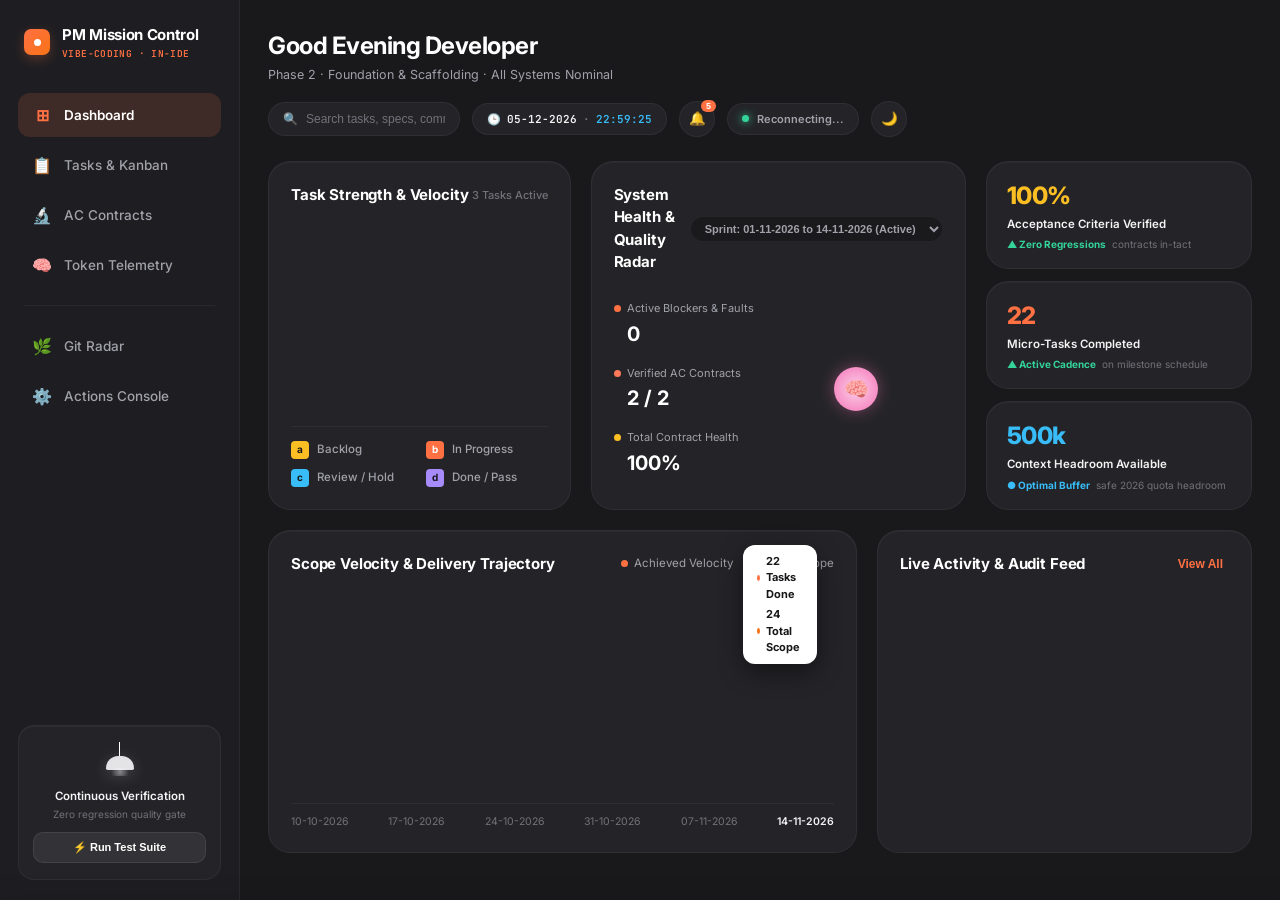
==== commit 82186bf1: "feat(dashboard): integrate token telemetry engine, multi-window rate limits, and model profiles" ====
--- a/Vibe-Coding-Chandan-Adhikary/Vibe-Coding/Project-Manager-Dashboard/index.html
+++ b/Vibe-Coding-Chandan-Adhikary/Vibe-Coding/Project-Manager-Dashboard/index.html
@@ -1,503 +1,702 @@
 <!DOCTYPE html>
 <html lang="en">
+
 <head>
   <meta charset="UTF-8" />
-  <meta name="viewport" content="width=device-width, initial-scale=1.0" />
-  <title>Project Manager Dashboard — Bento Grid Mission Control</title>
+  <meta name="viewport" content="width=device-width, initial-scale=1.0, maximum-scale=5.0" />
+  <title>Project Manager Dashboard — Teamify Mission Control</title>
   <link rel="stylesheet" href="assets/dashboard.css" />
   <link rel="preconnect" href="https://fonts.googleapis.com">
   <link rel="preconnect" href="https://fonts.gstatic.com" crossorigin>
-  <link href="https://fonts.googleapis.com/css2?family=Inter:wght@400;500;600;700;800&family=JetBrains+Mono:wght@500;600;700&display=swap" rel="stylesheet">
+  <link
+    href="https://fonts.googleapis.com/css2?family=Inter:wght@400;500;600;700;800&family=JetBrains+Mono:wght@500;600;700&display=swap"
+    rel="stylesheet">
 </head>
-<body>
-  <div class="app-container">
-    <!-- Topbar Header -->
-    <header class="top-header">
-      <div class="brand">
-        <div class="brand-icon">PM</div>
-        <div>
-          <span class="brand-title">Project Manager Dashboard</span>
-          <span class="badge-pill">Vibe-Coding · In-IDE</span>
-          <span id="git-branch-badge" class="badge-pill" style="color:var(--text-faint);border-color:rgba(255,255,255,0.08)">git:main</span>
-        </div>
+
+<body class="theme-dark">
+  <div class="teamify-app-layout">
+    <!-- MOBILE TOPBAR TOGGLE (Visible only on <= 768px) -->
+    <div class="mobile-nav-toggle-bar">
+      <div class="mobile-brand">
+        <div class="brand-hexagon-logo">
+          <span class="hexagon-dot"></span>
+        </div>
+        <span class="mobile-brand-title">PM Mission Control</span>
       </div>
-
-      <div class="header-actions">
-        <!-- Shadcn Live Real-Time Date & Clock (DD-MM-YYYY) -->
-        <div class="live-clock-badge" title="Live System Date & Time (DD-MM-YYYY)">
-          <span class="clock-icon">🕒</span>
-          <span id="live-date-str" class="live-date-val">14-11-2026</span>
-          <span class="clock-sep">·</span>
-          <span id="live-time-str" class="live-time-val">12:30:00</span>
-        </div>
-        <div class="agent-pulse">
-          <span class="pulse-dot"></span>
-          <span id="agent-status-text">Active · Telemetry Synced</span>
-        </div>
-        <button id="btn-context-pill" class="context-pill" title="Click to view full Agent Context Window & Token Telemetry">
-          <span id="hdr-ctx-dot" class="context-pill-dot optimal"></span>
-          <span class="context-pill-label">Context:</span>
-          <b id="hdr-ctx-pct">0%</b>
-          <span id="hdr-ctx-free" class="context-pill-sub">(200k free)</span>
-        </button>
-        <button id="theme-toggle" class="btn-icon theme-toggle-btn" title="Toggle Light/Dark Theme">
-          <span id="theme-icon">🌙</span>
-          <span id="theme-text">Dark</span>
-        </button>
-        <button id="toggle-audio" class="btn-icon">🔕 Audio Muted</button>
+      <button id="btn-toggle-sidebar" class="mobile-hamburger-btn" aria-label="Toggle Navigation Menu">
+        <span></span><span></span><span></span>
+      </button>
+    </div>
+
+    <!-- 1. LEFT NAVIGATION RAIL SIDEBAR -->
+    <aside id="app-sidebar" class="app-sidebar">
+      <div class="sidebar-top">
+        <div class="sidebar-brand">
+          <div class="brand-hexagon-logo">
+            <span class="hexagon-dot"></span>
+          </div>
+          <div class="brand-text-block">
+            <span class="brand-name">PM Mission Control</span>
+            <span class="brand-track-badge">Vibe-Coding · In-IDE</span>
+          </div>
+        </div>
+
+        <nav class="sidebar-nav">
+          <a href="#overview" class="nav-item active" data-view="overview" id="nav-overview">
+            <span class="nav-icon">⊞</span>
+            <span class="nav-label">Dashboard</span>
+          </a>
+          <a href="#tasks" class="nav-item" data-view="tasks" id="nav-tasks">
+            <span class="nav-icon">📋</span>
+            <span class="nav-label">Tasks & Kanban</span>
+          </a>
+          <a href="#specs" class="nav-item" data-view="specs" id="nav-specs">
+            <span class="nav-icon">🔬</span>
+            <span class="nav-label">AC Contracts</span>
+          </a>
+          <a href="#tokens" class="nav-item" data-view="tokens" id="nav-tokens">
+            <span class="nav-icon">🧠</span>
+            <span class="nav-label">Token Telemetry</span>
+          </a>
+
+          <div class="nav-divider"></div>
+
+          <a href="#git" class="nav-item" data-view="git" id="nav-git">
+            <span class="nav-icon">🌿</span>
+            <span class="nav-label">Git Radar</span>
+          </a>
+          <a href="#actions" class="nav-item" data-view="actions" id="nav-actions">
+            <span class="nav-icon">⚙️</span>
+            <span class="nav-label">Actions Console</span>
+          </a>
+        </nav>
       </div>
-    </header>
-
-    <!-- Bento Grid Container -->
-    <div class="bento-container">
-      <div class="bento-grid">
-        <!-- BENTO CELL 1: Executive Scope & Velocity Hub (Span 2x1) -->
-        <div class="bento-card bento-hero">
-          <div class="card-header">
-            <span class="card-title">🎯 Scope & Executive Metrics</span>
-            <span id="kpi-milestones-badge" class="badge-pill" style="font-size:9px">Phase 2 · 5 Gates</span>
-          </div>
-          <div class="hero-content">
-            <div class="hero-stats">
-              <div class="stat-item">
-                <span class="stat-label">Scope Delivery</span>
-                <span id="kpi-scope-progress" class="stat-value cyan">0%</span>
-                <span id="kpi-scope-sub" class="stat-sub">1 of 5 Gates Done</span>
-              </div>
-              <div class="stat-item">
-                <span class="stat-label">Completed Tasks</span>
-                <span id="kpi-completed-tasks" class="stat-value emerald">0 / 0</span>
-                <span class="stat-sub">Finished Steps</span>
-              </div>
-              <div class="stat-item">
-                <span class="stat-label">Active In-Flight</span>
-                <span id="kpi-active-tasks" class="stat-value amber">0</span>
-                <span class="stat-sub">Executing Now</span>
-              </div>
-              <div class="stat-item">
-                <span class="stat-label">Spec AC Pass</span>
-                <span id="kpi-ac-rate" class="stat-value emerald">100%</span>
-                <span class="stat-sub">Contract Verified</span>
-              </div>
-              <div class="stat-item">
-                <span class="stat-label">TDD Pulse</span>
-                <span id="kpi-tdd-ratio" class="stat-value emerald" style="font-size:16px">100% Green</span>
-                <span class="stat-sub">Zero Regression</span>
-              </div>
-              <div class="stat-item">
-                <span class="stat-label">Active Phase</span>
-                <span id="kpi-active-phase" class="stat-value" style="font-size:16px;color:var(--sky-bright)">Phase 2</span>
-                <span class="stat-sub">Foundation & Scaffolding</span>
-              </div>
-              <div class="stat-item">
-                <span class="stat-label">Blockers Radar</span>
-                <span id="kpi-blockers" class="stat-value red">0</span>
-                <span class="stat-sub">P0/P1 Zero Blockers</span>
-              </div>
-              <div class="stat-item">
-                <span class="stat-label">SAST & Security</span>
-                <span id="kpi-code-health" class="stat-value emerald" style="font-size:16px">A+ Clean</span>
-                <span class="stat-sub">0 Leaks Detected</span>
-              </div>
-              <div class="stat-item">
-                <span class="stat-label">Test Assertions</span>
-                <span id="kpi-test-assertions" class="stat-value cyan">48</span>
-                <span class="stat-sub">Unit & Spec Contracts</span>
-              </div>
-              <div class="stat-item">
-                <span class="stat-label">Sprint Cadence</span>
-                <span id="kpi-sprint-cadence" class="stat-value emerald">8.4 / d</span>
-                <span class="stat-sub">Velocity Cadence ▲</span>
-              </div>
-              <div class="stat-item">
-                <span class="stat-label">Git Tree Churn</span>
-                <span id="kpi-git-churn" class="stat-value" style="font-size:15px;color:var(--text-main)">Clean Tree</span>
-                <span class="stat-sub">Working Tree Status</span>
-              </div>
-              <div class="stat-item">
-                <span class="stat-label">Agent Autonomy</span>
-                <span id="kpi-agent-autonomy" class="stat-value violet">98.5%</span>
-                <span class="stat-sub">Level 4 Autonomous</span>
-              </div>
-            </div>
-
-            <div class="hero-donut-box">
-              <div class="donut-visual-col">
-                <svg id="chart-donut" style="width:70px;height:70px" viewBox="0 0 100 100"></svg>
-                <div class="donut-title">AC Contracts</div>
-              </div>
-              <div class="donut-breakdown-col">
-                <div class="donut-breakdown-row"><span class="breakdown-dot done"></span>Passing: <b id="hero-donut-passing">0</b></div>
-                <div class="donut-breakdown-row"><span class="breakdown-dot red"></span>Failing: <b id="hero-donut-failing">0</b></div>
-                <div class="donut-breakdown-row"><span class="breakdown-dot pending"></span>Pending: <b id="hero-donut-pending">0</b></div>
-                <div class="donut-breakdown-row rate">Rate: <b id="hero-donut-rate" class="emerald">100%</b></div>
-              </div>
-            </div>
-          </div>
-
-          <!-- Phase Milestone Runway Bar -->
-          <div class="hero-runway-container">
-            <div class="hero-runway-header">
-              <span class="runway-title">🏁 Phase Milestones Runway</span>
-              <span id="hero-runway-summary" class="runway-summary">Gate 1 Cleared · Gate 2 In-Progress</span>
-            </div>
-            <div id="hero-runway-track" class="hero-runway-track"></div>
-          </div>
-        </div>
-
-        <!-- BENTO CELL 2: Scope Velocity & Multi-Chart Analytics Hub (Span 2x1) -->
-        <div class="bento-card bento-chart">
-          <div class="chart-header">
-            <span class="card-title">📈 Scope Velocity & Analytics</span>
-            <div class="chart-tabs">
-              <button class="chart-tab-btn active" data-chart="burnup">Trajectory</button>
-              <button class="chart-tab-btn" data-chart="bars">7-Day Bars</button>
-              <button class="chart-tab-btn" data-chart="rings">Quality Rings</button>
-              <button class="chart-tab-btn" data-chart="tokens">🧠 Context Tokens</button>
-            </div>
-          </div>
-          <div class="chart-content-wrapper">
-            <!-- Chart Panel 1: Burnup Area Curve -->
-            <div id="panel-chart-burnup" class="chart-view-panel active">
-              <svg id="chart-burnup" class="svg-burnup-canvas" viewBox="0 0 270 95" preserveAspectRatio="none"></svg>
-            </div>
-
-            <!-- Chart Panel 2: 7-Day Velocity Bar Chart -->
-            <div id="panel-chart-bars" class="chart-view-panel">
-              <svg id="chart-bars" class="svg-bars-canvas" viewBox="0 0 270 95"></svg>
-            </div>
-
-            <!-- Chart Panel 3: Quality & Coverage Multi-Ring Radial Gauge -->
-            <div id="panel-chart-rings" class="chart-view-panel">
-              <svg id="chart-rings" class="svg-rings-canvas" viewBox="0 0 270 95"></svg>
-            </div>
-
-            <!-- Chart Panel 4: Agent Context Window & Token Telemetry (Claude MOD style) -->
-            <div id="panel-chart-tokens" class="chart-view-panel">
-              <div class="token-telemetry-panel">
-                <!-- Context Window Utilization Header -->
-                <div class="token-panel-top">
-                  <div class="token-capacity-info">
-                    <span class="token-panel-label">Active Context Window (200k ceiling)</span>
-                    <span id="token-status-badge" class="badge-pill optimal">🟢 Optimal (Headroom Safe)</span>
+
+      <!-- Bottom Feature / Action Card -->
+      <div class="sidebar-bottom-card">
+        <div class="lamp-illustration">
+          <div class="lamp-cord"></div>
+          <div class="lamp-shade"></div>
+          <div class="lamp-glow"></div>
+        </div>
+        <div class="sidebar-card-text">
+          <span class="sidebar-card-title">Continuous Verification</span>
+          <span class="sidebar-card-sub">Zero regression quality gate</span>
+        </div>
+        <button id="btn-sidebar-cta" class="sidebar-action-btn">⚡ Run Test Suite</button>
+      </div>
+    </aside>
+
+    <!-- 2. MAIN APP CONTENT CONTAINER -->
+    <main class="main-content-layout">
+      <!-- TOP PERSONALIZED HEADER BAR -->
+      <header class="main-top-header">
+        <div class="header-greeting-col">
+          <h1 id="header-greeting" class="header-greeting-title">Good Afternoon Developer</h1>
+          <p id="header-subtitle" class="header-greeting-sub">Phase 2 · Foundation & Scaffolding · All Systems Nominal
+          </p>
+        </div>
+
+        <div class="header-actions-col">
+          <!-- Search Bar -->
+          <div class="header-search-box">
+            <span class="search-icon">🔍</span>
+            <input type="text" id="header-search-input" placeholder="Search tasks, specs, commits..."
+              aria-label="Search" />
+          </div>
+
+          <!-- Ubiquitous Real-Time Date & Clock (Strict DD-MM-YYYY) -->
+          <div class="live-clock-badge" title="Live System Date & Time (DD-MM-YYYY)">
+            <span class="clock-icon">🕒</span>
+            <span id="live-date-str" class="live-date-val">14-11-2026</span>
+            <span class="clock-sep">·</span>
+            <span id="live-time-str" class="live-time-val">15:30:00</span>
+          </div>
+
+          <!-- Notification Bell -->
+          <button id="btn-notif-bell" class="btn-icon notif-bell-btn" title="View Real-Time Notifications">
+            <span class="bell-icon">🔔</span>
+            <span id="notif-unread-badge" class="notif-count-pill">5</span>
+          </button>
+
+          <!-- Agent Status Pulse & Model Profile Pill -->
+          <div class="agent-pulse-pill" title="Agent Telemetry Status">
+            <span class="pulse-dot"></span>
+            <span id="agent-status-text">Active · Synced</span>
+          </div>
+
+          <!-- Theme Switcher -->
+          <button id="theme-toggle" class="btn-icon theme-toggle-btn" title="Toggle Theme">
+            <span id="theme-icon">🌙</span>
+          </button>
+        </div>
+      </header>
+
+      <!-- VIEW 1: MASTER OVERVIEW DASHBOARD (Exact 5-Card Teamify Design Pattern) -->
+      <section id="view-overview" class="dashboard-view-panel active">
+        <div class="teamify-grid-container">
+          <!-- TOP ROW: 3 Columns (Task Strength, Concentric Orbital Health, Stacked KPI Cards) -->
+          <div class="teamify-top-row">
+            <!-- CARD 1: Task Strength & Velocity (Vertical 4-Pillar Bar Chart) -->
+            <div class="teamify-card card-task-strength" id="card-task-strength">
+              <div class="card-header-clean">
+                <span class="card-title-bold">Task Strength & Velocity</span>
+                <span class="card-tag-sub" id="task-strength-total">3 Tasks Active</span>
+              </div>
+
+              <!-- 4 Vertical Pillar Bars SVG -->
+              <div class="pillar-chart-wrapper">
+                <svg id="svg-pillar-chart" class="svg-pillar-canvas" viewBox="0 0 280 150"
+                  preserveAspectRatio="xMidYMid meet"></svg>
+              </div>
+
+              <!-- Bottom 2x2 Letter Legend (a: Backlog, b: In Progress, c: Review, d: Done) -->
+              <div class="pillar-legend-grid">
+                <div class="legend-chip" data-status="BACKLOG">
+                  <span class="chip-letter gold">a</span>
+                  <span class="chip-label">Backlog</span>
+                </div>
+                <div class="legend-chip" data-status="IN_PROGRESS">
+                  <span class="chip-letter coral">b</span>
+                  <span class="chip-label">In Progress</span>
+                </div>
+                <div class="legend-chip" data-status="REVIEW">
+                  <span class="chip-letter cyan">c</span>
+                  <span class="chip-label">Review / Hold</span>
+                </div>
+                <div class="legend-chip" data-status="DONE">
+                  <span class="chip-letter purple">d</span>
+                  <span class="chip-label">Done / Pass</span>
+                </div>
+              </div>
+            </div>
+
+            <!-- CARD 2: Concentric Multi-Orbital Planetary Rings (Quality Radar & Contract Health) -->
+            <div class="teamify-card card-system-health" id="card-system-health">
+              <div class="card-header-clean">
+                <span class="card-title-bold">System Health & Quality Radar</span>
+                <div class="header-dropdown-pill">
+                  <select id="health-scope-select" class="clean-select" aria-label="Scope Selector">
+                    <option value="sprint-current" selected>Sprint: 01-11-2026 to 14-11-2026 (Active)</option>
+                    <option value="phase2">Phase 2: Foundation & Scaffolding</option>
+                    <option value="sprint-prev">Sprint: 17-10-2026 to 31-10-2026</option>
+                    <option value="lifecycle">Full Project Lifecycle 2026</option>
+                  </select>
+                </div>
+              </div>
+
+              <div class="orbital-card-body">
+                <!-- Left Metrics Column -->
+                <div class="orbital-metrics-col">
+                  <div class="orbital-stat-item">
+                    <div class="stat-dot-label">
+                      <span class="status-dot coral"></span>
+                      <span class="stat-name">Active Blockers & Faults</span>
+                    </div>
+                    <span id="metric-blocked-count" class="stat-big-num">0</span>
                   </div>
-                  <div class="token-capacity-readout">
-                    <span id="token-ctx-used" class="token-readout-val">0k</span>
-                    <span class="token-readout-sub">/ 200,000 tokens (<b id="token-ctx-pct">0%</b>)</span>
+
+                  <div class="orbital-stat-item">
+                    <div class="stat-dot-label">
+                      <span class="status-dot peach"></span>
+                      <span class="stat-name">Verified AC Contracts</span>
+                    </div>
+                    <span id="metric-passing-count" class="stat-big-num">2 / 2</span>
                   </div>
-                </div>
-
-                <!-- Multi-Segmented Capacity Progress Bar -->
-                <div class="token-capacity-track">
-                  <div id="token-capacity-fill" class="token-capacity-fill optimal" style="width: 0%"></div>
-                  <div class="token-threshold-marker" style="left: 60%" title="60% Advisory Threshold"></div>
-                  <div class="token-threshold-marker warn" style="left: 80%" title="80% Compaction Recommended"></div>
-                  <div class="token-threshold-marker crit" style="left: 95%" title="95% Critical Limit"></div>
-                </div>
-                <div class="token-threshold-labels">
-                  <span>0k</span>
-                  <span>60% (120k)</span>
-                  <span>80% (160k)</span>
-                  <span>200k Limit</span>
-                </div>
-
-                <!-- Claude MOD 4-Metric Breakdown Grid -->
-                <div class="token-stats-grid">
-                  <div class="token-stat-card">
-                    <span class="token-stat-title">📥 Fresh Input (Prompt)</span>
-                    <span id="token-val-input" class="token-stat-number cyan">0</span>
-                    <span class="token-stat-sub">Instructions & Tools</span>
+
+                  <div class="orbital-stat-item">
+                    <div class="stat-dot-label">
+                      <span class="status-dot gold"></span>
+                      <span class="stat-name">Total Contract Health</span>
+                    </div>
+                    <span id="metric-total-rate" class="stat-big-num">100%</span>
                   </div>
-                  <div class="token-stat-card">
-                    <span class="token-stat-title">⚡ Cached Read (Hit Rate)</span>
-                    <span id="token-val-cache" class="token-stat-number violet">0</span>
-                    <span id="token-val-cache-rate" class="token-stat-sub emerald">0% Hit Rate ▲</span>
+                </div>
+
+                <!-- Right Concentric Orbital Planetary Rings Visualizer -->
+                <div class="orbital-visual-col">
+                  <div class="orbital-rings-stage">
+                    <svg id="svg-concentric-orbits" class="svg-orbits-canvas" viewBox="0 0 180 180"></svg>
+                    <div class="orbital-center-avatar">
+                      <span class="avatar-center-icon">🧠</span>
+                    </div>
                   </div>
-                  <div class="token-stat-card">
-                    <span class="token-stat-title">📤 Output & Thinking</span>
-                    <span id="token-val-output" class="token-stat-number emerald">0</span>
-                    <span class="token-stat-sub">Agent Reasoning</span>
-                  </div>
-                  <div class="token-stat-card">
-                    <span class="token-stat-title">💰 Cost & Savings</span>
-                    <span id="token-val-cost" class="token-stat-number">$0.00</span>
-                    <span id="token-val-savings" class="token-stat-sub emerald">Saved $0.00</span>
-                  </div>
-                </div>
-
-                <!-- Token Footer / Inspector Action -->
-                <div class="token-panel-footer">
-                  <div class="token-footer-info">
-                    <span id="token-turn-count">0 Model Turns</span> ·
-                    <span id="token-avg-turn">0 avg/turn</span> ·
-                    <span id="token-headroom-text">200k tokens free</span>
-                  </div>
-                  <button id="btn-open-token-drawer" class="btn-token-inspect">🔍 Inspect Full Token Logs</button>
-                </div>
-              </div>
-            </div>
-
-            <!-- Real-Time Metrics Strip -->
-            <div class="chart-metrics-row">
-              <div class="chart-metric-item">
-                <span class="chart-metric-lbl">Sprint Trend</span>
-                <span class="chart-metric-val emerald">On Schedule ▲</span>
-              </div>
-              <div class="chart-metric-item">
-                <span class="chart-metric-lbl">Velocity</span>
-                <span class="chart-metric-val cyan">8.4 Tasks / Day</span>
-              </div>
-              <div class="chart-metric-item">
-                <span class="chart-metric-lbl">Confidence</span>
-                <span class="chart-metric-val">96.8% High</span>
-              </div>
-            </div>
-
-            <!-- Task Status Distribution Spectrum Bar -->
-            <div class="task-dist-section">
-              <div class="dist-legend">
-                <span>Task Distribution Spectrum</span>
-                <span id="dist-total-tasks">0 Tasks</span>
-              </div>
-              <div class="dist-bar-track">
-                <div id="dist-done" class="dist-segment done" style="width:0%"></div>
-                <div id="dist-progress" class="dist-segment progress" style="width:0%"></div>
-                <div id="dist-backlog" class="dist-segment backlog" style="width:0%"></div>
-                <div id="dist-blocked" class="dist-segment blocked" style="width:0%"></div>
-              </div>
-              <div class="dist-legend">
-                <div class="dist-legend-item"><span class="legend-dot done"></span>Done: <b id="dist-count-done">0</b></div>
-                <div class="dist-legend-item"><span class="legend-dot progress"></span>Active: <b id="dist-count-progress">0</b></div>
-                <div class="dist-legend-item"><span class="legend-dot backlog"></span>Backlog: <b id="dist-count-backlog">0</b></div>
-                <div class="dist-legend-item"><span class="legend-dot blocked"></span>Blocked: <b id="dist-count-blocked">0</b></div>
-              </div>
-            </div>
-          </div>
-        </div>
-
-        <!-- BENTO CELL 3: Granular Task Command Center & Kanban Board (Span 2x2) -->
-        <div class="bento-card bento-tasks">
-          <div class="card-header task-center-header">
-            <span class="card-title">📋 Task & Kanban Command Center</span>
-            <div class="task-controls-group">
-              <div class="view-tabs">
-                <button id="btn-view-kanban" class="view-tab-btn active" data-view="kanban">📊 Kanban</button>
-                <button id="btn-view-list" class="view-tab-btn" data-view="list">📋 List</button>
-              </div>
-              <div id="task-filter-tabs" class="filter-tabs" style="display:none">
-                <button class="filter-tab active" data-filter="ALL">All</button>
-                <button class="filter-tab" data-filter="IN_PROGRESS">In Progress</button>
-                <button class="filter-tab" data-filter="DONE">Done</button>
-                <button class="filter-tab" data-filter="BLOCKED">Blocked</button>
-              </div>
-            </div>
-          </div>
-
-          <!-- View 1: Linear Task List View -->
-          <div id="task-list-container" class="task-items-container view-panel">
-            <!-- Dynamic Bento task items -->
-          </div>
-
-          <!-- View 2: Interactive Drag & Drop Kanban Board with Framer Motion -->
-          <div id="kanban-board-container" class="kanban-board-wrapper view-panel active">
-            <div class="kanban-column" id="col-backlog" data-status="BACKLOG">
-              <div class="kanban-col-header">
-                <span class="col-title"><span class="col-dot backlog"></span>📥 Backlog</span>
-                <span class="col-count" id="count-col-backlog">0</span>
-              </div>
-              <div class="kanban-col-dropzone" id="drop-backlog" data-col="BACKLOG"></div>
-            </div>
-
-            <div class="kanban-column" id="col-progress" data-status="IN_PROGRESS">
-              <div class="kanban-col-header">
-                <span class="col-title"><span class="col-dot progress"></span>⚡ In Progress</span>
-                <span id="wip-badge" class="wip-limit-pill">0/3 WIP</span>
-              </div>
-              <div class="kanban-col-dropzone" id="drop-progress" data-col="IN_PROGRESS"></div>
-            </div>
-
-            <div class="kanban-column" id="col-review" data-status="REVIEW_BLOCKED">
-              <div class="kanban-col-header">
-                <span class="col-title"><span class="col-dot review"></span>🔬 Review / Hold</span>
-                <span class="col-count" id="count-col-review">0</span>
-              </div>
-              <div class="kanban-col-dropzone" id="drop-review" data-col="REVIEW_BLOCKED"></div>
-            </div>
-
-            <div class="kanban-column" id="col-done" data-status="DONE">
-              <div class="kanban-col-header">
-                <span class="col-title"><span class="col-dot done"></span>✅ Done</span>
-                <span class="col-count" id="count-col-done">0</span>
-              </div>
-              <div class="kanban-col-dropzone" id="drop-done" data-col="DONE"></div>
-            </div>
-          </div>
-        </div>
-
-        <!-- BENTO CELL 4: Spec AC & TDD Heartbeat (Span 1x2) -->
-        <div class="bento-card bento-tdd">
-          <div class="card-header">
-            <span class="card-title">🔬 TDD Heartbeat & Specs</span>
-            <span class="badge-pill" style="font-size:9px">Quality Radar</span>
-          </div>
-
-          <!-- Oscilloscope Waveform -->
-          <div class="oscilloscope-box">
-            <svg class="oscilloscope-canvas" viewBox="0 0 200 48">
-              <path id="oscilloscope-wave" d="M 0,24 L 200,24" fill="none" stroke="#10b981" stroke-width="2.5" />
-            </svg>
-            <div id="tdd-pulse-state" class="heartbeat-status GREEN">
-              <span class="pulse-dot"></span>
-              <span>🟢 GREEN (Passing)</span>
-            </div>
-          </div>
-
-          <div class="tdd-sub-heading">Acceptance Criteria (AC-*)</div>
-          <div id="specs-container" class="spec-list-container">
-            <!-- Dynamic specs -->
-          </div>
-
-          <div class="tdd-sub-heading" style="margin-top:10px">Phase Milestone Exit Gates</div>
-          <div id="phases-container" class="phases-list-container">
-            <!-- Dynamic phase exit gates with live progress bars -->
-          </div>
-        </div>
-
-        <!-- BENTO CELL 5: Git Radar & Micro-Commits (Span 1x1) -->
-        <div class="bento-card bento-git">
-          <div class="card-header">
-            <span class="card-title">🌿 Git Telemetry Radar</span>
-            <span id="git-dirty-indicator" class="badge-pill" style="font-size:9px">Clean</span>
-          </div>
-          <div class="git-radar-content">
-            <div id="commit-feed-container" class="commit-feed">
-              <!-- Dynamic commit feed -->
-            </div>
-          </div>
-        </div>
-
-        <!-- BENTO CELL 6: Quick Actions Console (Span 1x1) -->
-        <div class="bento-card bento-actions">
-          <div class="card-header">
-            <span class="card-title">⚡ Action Console</span>
-          </div>
-          <div class="actions-bento-grid">
-            <button id="btn-run-tests" class="bento-action-btn">🧪 Run Test Suite</button>
-            <button id="btn-approve-milestone" class="bento-action-btn">✍️ Approve Milestone</button>
-            <button id="btn-copy-standup" class="bento-action-btn">📋 Copy Standup</button>
-          </div>
-        </div>
-      </div>
-    </div>
-
-    <!-- Slide-Up Test Drawer -->
+                </div>
+              </div>
+            </div>
+
+            <!-- CARD 3: Stacked KPI Metric Cards (AC Pass, Completed Tasks, Token Headroom) -->
+            <div class="teamify-kpi-stack">
+              <!-- KPI 1: Scope Delivery & AC Pass -->
+              <div class="kpi-metric-pill-card gold-tint">
+                <div class="kpi-num gold" id="kpi-val-top">100%</div>
+                <div class="kpi-label">Acceptance Criteria Verified</div>
+                <div class="kpi-sub-trend">
+                  <span class="trend-indicator up">▲ Zero Regressions</span>
+                  <span class="trend-text">contracts in-tact</span>
+                </div>
+              </div>
+
+              <!-- KPI 2: Completed Micro-Tasks -->
+              <div class="kpi-metric-pill-card coral-tint">
+                <div class="kpi-num coral" id="kpi-val-tasks">22</div>
+                <div class="kpi-label">Micro-Tasks Completed</div>
+                <div class="kpi-sub-trend">
+                  <span class="trend-indicator up">▲ Active Cadence</span>
+                  <span class="trend-text">on milestone schedule</span>
+                </div>
+              </div>
+
+              <!-- KPI 3: Token Headroom & Safety -->
+              <div class="kpi-metric-pill-card cyan-tint">
+                <div class="kpi-num cyan" id="kpi-val-headroom">500k</div>
+                <div class="kpi-label">Context Headroom Available</div>
+                <div class="kpi-sub-trend">
+                  <span class="trend-indicator optimal">● Optimal Buffer</span>
+                  <span class="trend-text">safe 2026 quota headroom</span>
+                </div>
+              </div>
+            </div>
+          </div>
+
+          <!-- BOTTOM ROW: 2 Columns (Scope Velocity Trajectory Graph & Notifications Activity Feed) -->
+          <div class="teamify-bottom-row">
+            <!-- CARD 4: Scope Velocity & Delivery Trajectory Graph -->
+            <div class="teamify-card card-project-deliveries" id="card-project-deliveries">
+              <div class="card-header-clean">
+                <span class="card-title-bold">Scope Velocity & Delivery Trajectory</span>
+
+                <div class="delivery-chart-legend">
+                  <div class="legend-item"><span class="legend-dot coral"></span>Achieved Velocity</div>
+                  <div class="legend-item"><span class="legend-dot cyan"></span>Target Scope</div>
+                </div>
+              </div>
+
+              <!-- Dual-Spline Curve SVG Canvas -->
+              <div class="spline-chart-wrapper">
+                <svg id="svg-deliveries-chart" class="svg-deliveries-canvas" viewBox="0 0 540 220"
+                  preserveAspectRatio="none"></svg>
+
+                <!-- Floating Milestone Tooltip Pill Card (pinned at 14-11-2026) -->
+                <div id="floating-delivery-tooltip" class="floating-delivery-card" style="left: 90%; top: 32%;">
+                  <div class="tooltip-row coral-dot"><span class="tooltip-dot coral"></span><span
+                      id="tooltip-achieved-txt">22 Tasks Done</span></div>
+                  <div class="tooltip-row orange-dot"><span class="tooltip-dot orange"></span><span
+                      id="tooltip-target-txt">24 Total Scope</span></div>
+                </div>
+              </div>
+
+              <!-- Dynamic Timeline stops along bottom strictly in DD-MM-YYYY -->
+              <div id="deliveries-timeline-axis" class="deliveries-timeline-axis">
+                <span>10-10-2026</span>
+                <span>17-10-2026</span>
+                <span>24-10-2026</span>
+                <span>31-10-2026</span>
+                <span>07-11-2026</span>
+                <span class="active-timeline-stop">14-11-2026</span>
+              </div>
+            </div>
+
+            <!-- CARD 5: Notifications & Live Activity Feed -->
+            <div class="teamify-card card-notifications-feed" id="card-notifications">
+              <div class="card-header-clean">
+                <span class="card-title-bold">Live Activity & Audit Feed</span>
+                <button id="btn-view-all-notifs" class="clean-link-btn">View All</button>
+              </div>
+
+              <!-- Stacked Notification Activity Rows -->
+              <div id="notifications-list" class="notifications-list-container">
+                <!-- Dynamically populated from parser.js state -->
+              </div>
+            </div>
+          </div>
+        </div>
+      </section>
+
+      <!-- VIEW 2: GRANULAR TASK & KANBAN COMMAND CENTER -->
+      <section id="view-tasks" class="dashboard-view-panel">
+        <div class="view-header-bar">
+          <div>
+            <h2 class="view-section-title">Granular Task & Kanban Command Center</h2>
+            <p class="view-section-sub">Current Running Task floats strictly to index 0 · All dates strictly formatted
+              in DD-MM-YYYY</p>
+          </div>
+          <div class="task-controls-group">
+            <div class="view-tabs">
+              <button id="btn-view-kanban" class="view-tab-btn active" data-view="kanban">📊 Kanban</button>
+              <button id="btn-view-list" class="view-tab-btn" data-view="list">📋 List</button>
+            </div>
+            <div id="task-filter-tabs" class="filter-tabs">
+              <button class="filter-tab active" data-filter="ALL">All</button>
+              <button class="filter-tab" data-filter="IN_PROGRESS">In Progress</button>
+              <button class="filter-tab" data-filter="DONE">Done</button>
+              <button class="filter-tab" data-filter="REVIEW_BLOCKED">Review / Hold</button>
+              <button class="filter-tab" data-filter="BACKLOG">Backlog</button>
+            </div>
+          </div>
+        </div>
+
+        <!-- View 1: Interactive Drag & Drop Kanban Board -->
+        <div id="kanban-board-container" class="kanban-board-wrapper active">
+          <div class="kanban-column" id="col-backlog" data-status="BACKLOG">
+            <div class="kanban-col-header">
+              <span class="col-title"><span class="col-dot backlog"></span>📥 Backlog</span>
+              <span class="col-count" id="count-col-backlog">0</span>
+            </div>
+            <div class="kanban-col-dropzone" id="drop-backlog" data-col="BACKLOG"></div>
+          </div>
+
+          <div class="kanban-column" id="col-progress" data-status="IN_PROGRESS">
+            <div class="kanban-col-header">
+              <span class="col-title"><span class="col-dot progress"></span>⚡ In Progress</span>
+              <span id="wip-badge" class="wip-limit-pill">0/3 WIP</span>
+            </div>
+            <div class="kanban-col-dropzone" id="drop-progress" data-col="IN_PROGRESS"></div>
+          </div>
+
+          <div class="kanban-column" id="col-review" data-status="REVIEW_BLOCKED">
+            <div class="kanban-col-header">
+              <span class="col-title"><span class="col-dot review"></span>🔬 Review / Hold</span>
+              <span class="col-count" id="count-col-review">0</span>
+            </div>
+            <div class="kanban-col-dropzone" id="drop-review" data-col="REVIEW_BLOCKED"></div>
+          </div>
+
+          <div class="kanban-column" id="col-done" data-status="DONE">
+            <div class="kanban-col-header">
+              <span class="col-title"><span class="col-dot done"></span>✅ Done</span>
+              <span class="col-count" id="count-col-done">0</span>
+            </div>
+            <div class="kanban-col-dropzone" id="drop-done" data-col="DONE"></div>
+          </div>
+        </div>
+
+        <!-- View 2: Linear Task List View -->
+        <div id="task-list-container" class="task-items-container" style="display:none"></div>
+      </section>
+
+      <!-- VIEW 3: ACCEPTANCE CRITERIA CONTRACTS & TDD HEARTBEAT -->
+      <section id="view-specs" class="dashboard-view-panel">
+        <div class="view-header-bar">
+          <div>
+            <h2 class="view-section-title">Acceptance Criteria (AC-*) & TDD Quality Radar</h2>
+            <p class="view-section-sub">Formal Given/When/Then contracts verified against test suite assertions</p>
+          </div>
+          <div class="actions-group">
+            <button id="btn-run-tests-specs" class="primary-btn">🧪 Run Test Suite</button>
+          </div>
+        </div>
+
+        <div class="specs-grid-layout">
+          <!-- Oscilloscope & Live TDD Waveform -->
+          <div class="teamify-card oscilloscope-card">
+            <div class="card-header-clean">
+              <span class="card-title-bold">Oscilloscope TDD Waveform</span>
+              <div id="tdd-pulse-state" class="heartbeat-status GREEN">
+                <span class="pulse-dot"></span>
+                <span>🟢 GREEN (Zero Regression)</span>
+              </div>
+            </div>
+            <div class="oscilloscope-canvas-box">
+              <svg class="oscilloscope-canvas" viewBox="0 0 400 60">
+                <path id="oscilloscope-wave" d="M 0,30 L 400,30" fill="none" stroke="#10b981" stroke-width="2.5" />
+              </svg>
+            </div>
+          </div>
+
+          <!-- AC Contracts List -->
+          <div class="teamify-card ac-contracts-card">
+            <div class="card-header-clean">
+              <span class="card-title-bold">Acceptance Criteria Contracts</span>
+              <span class="badge-pill optimal" id="spec-pass-badge">100% Passing</span>
+            </div>
+            <div id="specs-container" class="spec-list-container">
+              <!-- Dynamically populated -->
+            </div>
+          </div>
+
+          <!-- Phase Exit Gates -->
+          <div class="teamify-card phase-gates-card">
+            <div class="card-header-clean">
+              <span class="card-title-bold">Phase Milestone Exit Gates</span>
+              <span class="card-tag-sub">5 Gated Milestones</span>
+            </div>
+            <div id="phases-container" class="phases-list-container">
+              <!-- Dynamically populated -->
+            </div>
+          </div>
+        </div>
+      </section>
+
+      <!-- VIEW 4: TOKEN TELEMETRY & MULTI-WINDOW QUOTAS -->
+      <section id="view-tokens" class="dashboard-view-panel">
+        <div class="view-header-bar">
+          <div>
+            <h2 class="view-section-title">Agent Context Window & Multi-Window Quota Telemetry</h2>
+            <p class="view-section-sub">5-Hour rolling quota, daily midnight reset, and model token economics</p>
+          </div>
+          <div class="model-select-wrapper">
+            <select id="model-profile-select" class="clean-select" title="Active Model & Quota Profile">
+              <option value="auto">🤖 Auto-Detect (Active)</option>
+              <option value="gemini">Google Gemini (1M Ceiling · Daily Primary)</option>
+              <option value="claude">Anthropic Claude (200k Ceiling · 5h Primary)</option>
+              <option value="openai">OpenAI GPT (128k Ceiling · Daily Primary)</option>
+              <option value="deepseek">DeepSeek (64k Ceiling · Daily Primary)</option>
+            </select>
+          </div>
+        </div>
+
+        <div class="token-view-layout">
+          <!-- Active Context Capacity Meter -->
+          <div class="teamify-card">
+            <div class="card-header-clean">
+              <span class="card-title-bold">Active Context Capacity</span>
+              <span id="token-status-badge" class="badge-pill optimal">🟢 Optimal (Headroom Safe)</span>
+            </div>
+            <div class="token-capacity-readout-row">
+              <span id="token-ctx-used" class="stat-big-num cyan">0k</span>
+              <span class="stat-readout-sub">/ <span id="token-ctx-limit-str">1,000,000</span> tokens (<b
+                  id="token-ctx-pct">0%</b>)</span>
+            </div>
+            <div class="token-capacity-track">
+              <div id="token-capacity-fill" class="token-capacity-fill optimal" style="width: 0%"></div>
+            </div>
+            <div class="token-threshold-labels">
+              <span>0k</span>
+              <span>60% Advisory</span>
+              <span>80% Compaction Recommended</span>
+              <span id="lbl-thresh-limit">1.0M Limit</span>
+            </div>
+          </div>
+
+          <!-- 3 Quota Cards Row -->
+          <div class="token-quotas-row">
+            <div class="teamify-card quota-card gold-tint">
+              <div class="quota-card-top">
+                <span class="quota-tag gold">⏳ 5-Hour Session</span>
+                <span id="card-5h-status" class="quota-pill gold">Safe</span>
+              </div>
+              <div class="quota-metric">
+                <span id="card-5h-val" class="quota-val gold">0k</span>
+                <span class="quota-sub">/ <span id="card-5h-limit">1.5M</span> (<b id="card-5h-pct">0%</b>)</span>
+              </div>
+              <div class="quota-reset-countdown">
+                <span>Resets in:</span>
+                <b id="timer-5h-countdown" class="countdown-val gold">00:00:00</b>
+              </div>
+            </div>
+
+            <div class="teamify-card quota-card coral-tint">
+              <div class="quota-card-top">
+                <span class="quota-tag coral">📅 Daily Allowance</span>
+                <span id="card-daily-status" class="quota-pill coral">Safe</span>
+              </div>
+              <div class="quota-metric">
+                <span id="card-daily-val" class="quota-val coral">0k</span>
+                <span class="quota-sub">/ <span id="card-daily-limit">10.0M</span> (<b
+                    id="card-daily-pct">0%</b>)</span>
+              </div>
+              <div class="quota-reset-countdown">
+                <span>Resets at midnight:</span>
+                <b id="timer-daily-countdown" class="countdown-val coral">00:00:00</b>
+              </div>
+            </div>
+
+            <div class="teamify-card quota-card cyan-tint">
+              <div class="quota-card-top">
+                <span class="quota-tag cyan">🗓️ Weekly Allocation</span>
+                <span id="card-weekly-status" class="quota-pill cyan">Safe</span>
+              </div>
+              <div class="quota-metric">
+                <span id="card-weekly-val" class="quota-val cyan">0k</span>
+                <span class="quota-sub">/ <span id="card-weekly-limit">50.0M</span> (<b
+                    id="card-weekly-pct">0%</b>)</span>
+              </div>
+              <div class="quota-reset-countdown">
+                <span>Resets Monday:</span>
+                <b id="timer-weekly-countdown" class="countdown-val cyan">0d 00h</b>
+              </div>
+            </div>
+          </div>
+
+          <!-- Multi-Window Comparison Matrix Table -->
+          <div class="teamify-card">
+            <div class="card-header-clean">
+              <span class="card-title-bold">Multi-Window Quota & Reset Matrix</span>
+              <span id="drawer-pricing-rates" class="rates-label">Rates: $0.10 input · $0.025 cache · $0.40 output /
+                1M</span>
+            </div>
+            <div class="table-responsive-wrapper">
+              <table class="teamify-table">
+                <thead>
+                  <tr>
+                    <th>Quota Window</th>
+                    <th>Tokens Used</th>
+                    <th>Ceiling Limit</th>
+                    <th>Utilization %</th>
+                    <th>Input</th>
+                    <th>Cache Read</th>
+                    <th>Output</th>
+                    <th>Turns</th>
+                    <th>Cost</th>
+                    <th>Reset Schedule</th>
+                  </tr>
+                </thead>
+                <tbody id="token-matrix-tbody"></tbody>
+              </table>
+            </div>
+          </div>
+        </div>
+      </section>
+
+      <!-- VIEW 5: GIT TELEMETRY RADAR -->
+      <section id="view-git" class="dashboard-view-panel">
+        <div class="view-header-bar">
+          <div>
+            <h2 class="view-section-title">Git Telemetry Radar</h2>
+            <p class="view-section-sub">HEAD commit pinned strictly at index 0 with verified task traceability</p>
+          </div>
+          <div class="git-status-badge-box">
+            <span id="git-dirty-indicator" class="badge-pill optimal">Clean Tree</span>
+          </div>
+        </div>
+        <div class="teamify-card">
+          <div id="commit-feed-container" class="commit-feed-list"></div>
+        </div>
+      </section>
+
+      <!-- VIEW 6: ACTION CONSOLE & EXECUTIVE COMMAND CENTER -->
+      <section id="view-actions" class="dashboard-view-panel">
+        <div class="view-header-bar">
+          <div>
+            <h2 class="view-section-title">Action Console & Command Control</h2>
+            <p class="view-section-sub">Instant pipeline triggers, automated testing, quality audits, and approvals</p>
+          </div>
+        </div>
+
+        <!-- Styled 6-Action Command Grid -->
+        <div class="actions-bento-grid">
+          <button id="btn-run-tests" class="action-card-btn" data-action="run-tests">
+            <span class="action-card-icon">🧪</span>
+            <div class="action-card-info">
+              <span class="action-card-title">Run Test Suite</span>
+              <span class="action-card-sub">Execute automated unit & spec assertions</span>
+            </div>
+            <span class="action-card-badge">Instant</span>
+          </button>
+
+          <button id="btn-spec-check" class="action-card-btn" data-action="spec-check">
+            <span class="action-card-icon">📐</span>
+            <div class="action-card-info">
+              <span class="action-card-title">Spec & AC Check</span>
+              <span class="action-card-sub">Audit acceptance criteria contracts</span>
+            </div>
+            <span class="action-card-badge">Audit</span>
+          </button>
+
+          <button id="btn-security-audit" class="action-card-btn" data-action="security-audit">
+            <span class="action-card-icon">🛡️</span>
+            <div class="action-card-info">
+              <span class="action-card-title">Security & SAST Audit</span>
+              <span class="action-card-sub">Scan for secret leaks & dependency CVEs</span>
+            </div>
+            <span class="action-card-badge">Security</span>
+          </button>
+
+          <button id="btn-sync-telemetry" class="action-card-btn" data-action="sync-telemetry">
+            <span class="action-card-icon">🔄</span>
+            <div class="action-card-info">
+              <span class="action-card-title">Sync Telemetry</span>
+              <span class="action-card-sub">Force re-read from disk & broadcast SSE</span>
+            </div>
+            <span class="action-card-badge">Sync</span>
+          </button>
+
+          <button id="btn-copy-standup" class="action-card-btn" data-action="copy-standup">
+            <span class="action-card-icon">📋</span>
+            <div class="action-card-info">
+              <span class="action-card-title">Copy Standup Summary</span>
+              <span class="action-card-sub">Export markdown summary to clipboard</span>
+            </div>
+            <span class="action-card-badge">Clipboard</span>
+          </button>
+
+          <button id="btn-approve-milestone" class="action-card-btn" data-action="approve-milestone">
+            <span class="action-card-icon">✍️</span>
+            <div class="action-card-info">
+              <span class="action-card-title">Draft Milestone Approval</span>
+              <span class="action-card-sub">Create approval record in docs/approvals/</span>
+            </div>
+            <span class="action-card-badge">Governance</span>
+          </button>
+        </div>
+
+        <!-- Integrated Live Command Execution Terminal -->
+        <div class="teamify-card action-terminal-card" style="margin-top:20px">
+          <div class="card-header-clean">
+            <div style="display:flex;align-items:center;gap:10px">
+              <span class="card-title-bold">⚡ Action Execution Terminal</span>
+              <span id="terminal-status-pill" class="badge-pill optimal">Ready</span>
+            </div>
+            <span id="terminal-last-run" class="card-tag-sub">Idle · Awaiting Command</span>
+          </div>
+          <pre id="action-terminal-body"
+            class="action-terminal-body">Select any command above to trigger pipeline actions in real-time.</pre>
+        </div>
+      </section>
+    </main>
+
+    <!-- SLIDE-UP TEST RUNNER CONSOLE DRAWER -->
     <div id="test-drawer" class="test-drawer">
       <div class="drawer-header">
         <span>🧪 Test Runner Console</span>
-        <button id="close-drawer" style="background:transparent;border:none;color:#94a3b8;cursor:pointer">✕ Close</button>
+        <button id="close-drawer" class="clean-close-btn">✕ Close</button>
       </div>
-      <pre id="drawer-output" style="white-space:pre-wrap;font-family:var(--font-mono);font-size:11px;color:#38bdf8"></pre>
+      <pre id="drawer-output" class="drawer-console-output"></pre>
     </div>
 
-    <!-- Slide-Up Token Telemetry Drawer (Claude MOD Inspector) -->
-    <div id="token-drawer" class="test-drawer">
-      <div class="drawer-header">
-        <span>🧠 Agent Context Window & Token Inspector (Claude MOD)</span>
-        <button id="close-token-drawer" style="background:transparent;border:none;color:#94a3b8;cursor:pointer">✕ Close</button>
-      </div>
-      <div class="token-drawer-content">
-        <div class="token-drawer-summary-cards">
-          <div class="token-drawer-card">
-            <span class="token-drawer-lbl">Active Context Memory</span>
-            <span id="drawer-token-ctx" class="token-drawer-val cyan">0</span>
-            <span class="token-drawer-sub">Tokens in prompt window</span>
-          </div>
-          <div class="token-drawer-card">
-            <span class="token-drawer-lbl">Prompt Cache Efficiency</span>
-            <span id="drawer-token-cache-rate" class="token-drawer-val violet">0%</span>
-            <span id="drawer-token-cache-hit" class="token-drawer-sub">0 cache hits</span>
-          </div>
-          <div class="token-drawer-card">
-            <span class="token-drawer-lbl">Total Cumulative Spend</span>
-            <span id="drawer-token-cost" class="token-drawer-val emerald">$0.00</span>
-            <span id="drawer-token-savings" class="token-drawer-sub emerald">$0.00 saved via cache</span>
-          </div>
-          <div class="token-drawer-card">
-            <span class="token-drawer-lbl">Context Health Status</span>
-            <span id="drawer-token-health" class="token-drawer-val">Optimal</span>
-            <span id="drawer-token-advice" class="token-drawer-sub">No compaction needed</span>
-          </div>
-        </div>
-
-        <div style="display:flex;justify-content:space-between;align-items:center;margin:16px 0 8px">
-          <span style="font-size:12px;font-weight:700;color:var(--text-main)">Recent Turns Breakdown (Last 20 Model Invocations)</span>
-          <span style="font-size:10px;font-family:var(--font-mono);color:var(--text-faint)">Live transcript telemetry</span>
-        </div>
-        <div class="token-history-table-wrapper">
-          <table class="token-history-table">
-            <thead>
-              <tr>
-                <th>Step</th>
-                <th>Time</th>
-                <th>Fresh Input</th>
-                <th>Cache Read</th>
-                <th>Output / Thinking</th>
-                <th>Total Turn Tokens</th>
-              </tr>
-            </thead>
-            <tbody id="token-history-tbody">
-              <!-- Dynamic rows populated from parser.js tokens.recentTurns -->
-            </tbody>
-          </table>
-        </div>
-      </div>
-    </div>
-    <!-- Shadcn UI Radix-Style Sheet Dialog for AC Contract Inspection & Verification -->
+    <!-- RADIX-STYLE SHEET DIALOG FOR AC CONTRACT INSPECTION -->
     <div id="ac-modal" class="shadcn-sheet-backdrop">
       <div class="shadcn-modal-dialog">
         <div class="shadcn-modal-header">
           <div>
             <div style="display:flex;align-items:center;gap:8px">
-              <span id="modal-ac-id" style="font-family:var(--font-mono);font-size:15px;font-weight:700;color:var(--sky-bright)">AC-FEAT001-01</span>
+              <span id="modal-ac-id" class="modal-ac-code">AC-FEAT001-01</span>
               <span id="modal-ac-status" class="status-pill GREEN">GREEN</span>
             </div>
-            <div id="modal-ac-title" class="shadcn-modal-title" style="margin-top:6px">Valid credentials create a session</div>
+            <div id="modal-ac-title" class="shadcn-modal-title">Valid credentials create a session</div>
             <div id="modal-ac-file" class="shadcn-modal-desc">docs/features/001-example-feature/acceptance.md</div>
           </div>
           <button id="modal-ac-close" class="shadcn-close-btn">✕ Esc</button>
         </div>
 
-        <div style="font-size:11px;font-weight:700;text-transform:uppercase;letter-spacing:0.05em;color:var(--text-muted);margin-top:4px">
-          Acceptance Scenario Contract
-        </div>
+        <div class="modal-section-label">Acceptance Scenario Contract</div>
         <div class="shadcn-scenario-box">
           <div class="shadcn-scenario-row">
             <b>GIVEN</b>
-            <span id="modal-ac-given" style="color:var(--text-main)">Active user of an active tenant</span>
+            <span id="modal-ac-given">Active user of an active tenant</span>
           </div>
           <div class="shadcn-scenario-row">
             <b>WHEN</b>
-            <span id="modal-ac-when" style="color:var(--text-main)">Submits valid email, password and tenant_id</span>
+            <span id="modal-ac-when">Submits valid email, password and tenant_id</span>
           </div>
           <div class="shadcn-scenario-row">
             <b>THEN</b>
-            <span id="modal-ac-then" style="color:var(--text-main)">Response 200, httpOnly session cookies set and profile returned</span>
-          </div>
-        </div>
-
-        <div style="font-size:11px;font-weight:700;text-transform:uppercase;letter-spacing:0.05em;color:var(--text-muted);margin-top:4px">
-          Verification & Test Traceability
-        </div>
-        <div style="display:flex;gap:8px;font-family:var(--font-mono);font-size:11px;background:rgba(24,24,27,0.7);padding:10px;border-radius:8px;border:1px solid rgba(255,255,255,0.08)">
+            <span id="modal-ac-then">Response 200, httpOnly session cookies set and profile returned</span>
+          </div>
+        </div>
+
+        <div class="modal-section-label">Verification & Test Traceability</div>
+        <div class="test-traceability-row">
           <div>🧪 <b id="modal-ac-testid">TEST-FEAT001-01</b></div>
-          <div style="color:var(--text-faint)">·</div>
-          <div id="modal-ac-testlevel" style="color:var(--sky-bright)">Integration</div>
-          <div style="color:var(--text-faint)">·</div>
-          <div id="modal-ac-testloc" style="color:var(--text-muted)">tests/integration/auth/login.test.ts</div>
-        </div>
-
-        <div style="display:flex;justify-content:space-between;align-items:center;margin-top:12px;border-top:1px solid rgba(255,255,255,0.08);padding-top:14px">
-          <span style="font-size:11px;color:var(--text-muted)">Change Contract Status:</span>
+          <div class="sep">·</div>
+          <div id="modal-ac-testlevel" class="sky">Integration</div>
+          <div class="sep">·</div>
+          <div id="modal-ac-testloc" class="loc">tests/integration/auth/login.test.ts</div>
+        </div>
+
+        <div class="modal-footer-actions">
+          <span class="footer-lbl">Change Contract Status:</span>
           <div class="shadcn-btn-group">
             <button id="modal-btn-green" class="shadcn-btn shadcn-btn-green">🟢 Set PASS (Green)</button>
             <button id="modal-btn-red" class="shadcn-btn shadcn-btn-red">🔴 Set FAIL (Red)</button>
@@ -506,11 +705,15 @@
         </div>
       </div>
     </div>
+
+    <!-- NOTIFICATION TOAST CONTAINER -->
+    <div id="toast-container" class="shadcn-toast-container"></div>
   </div>
 
-  <!-- Local Framer Motion & Anime.js Libraries & Client Engine -->
+  <!-- Local Script Dependencies & Frontend Engine -->
   <script src="assets/motion.min.js"></script>
   <script src="assets/anime.min.js"></script>
   <script src="assets/dashboard.js"></script>
 </body>
-</html>
+
+</html>
--- a/Vibe-Coding-Chandan-Adhikary/Vibe-Coding/Project-Manager-Dashboard/assets/dashboard.css
+++ b/Vibe-Coding-Chandan-Adhikary/Vibe-Coding/Project-Manager-Dashboard/assets/dashboard.css
@@ -1,2088 +1,1839 @@
 /* ==============================================================================
-   Project-Manager-Dashboard — Bento Grid Design System & Anime.js UI
-   Apple / Linear Dark Glassmorphism with Dynamic Cursor Spotlight
+   Teamify Master Design System & Universal Responsive Engine
+   Strict Implementation of the User-Provided Design Reference Pattern
    ============================================================================== */
 
 :root {
-  --bg-deep: #070a11;
-  --bg-topbar: rgba(11, 16, 27, 0.85);
-  --bg-card: rgba(15, 23, 42, 0.65);
-  --bg-card-hover: rgba(22, 33, 56, 0.75);
+  /* Matte Slate & Charcoal Canvas Surface Hierarchy */
+  --bg-canvas: #19191c;
+  --bg-sidebar: #1e1e22;
+  --bg-card: #242428;
+  --bg-card-elevated: #29292e;
+  --bg-card-hover: #2f2f35;
+  --bg-input: #1a1a1d;
   
-  --border-subtle: rgba(255, 255, 255, 0.07);
-  --border-glow: rgba(6, 182, 212, 0.4);
-  --border-card: 1px solid rgba(255, 255, 255, 0.08);
+  --border-subtle: rgba(255, 255, 255, 0.05);
+  --border-card: 1px solid rgba(255, 255, 255, 0.05);
+  --border-highlight: rgba(255, 255, 255, 0.12);
+
+  /* Teamify Distinct Semantic Color Accents */
+  --coral-accent: #ff7043;
+  --coral-peach: #ff7a59;
+  --coral-glow: rgba(255, 112, 67, 0.25);
   
-  --cyan-primary: #06b6d4;
-  --cyan-glow: rgba(6, 182, 212, 0.25);
-  --sky-bright: #38bdf8;
+  --cyan-accent: #38bdf8;
+  --cyan-glow: rgba(56, 189, 248, 0.25);
   
-  --emerald-pass: #10b981;
-  --emerald-glow: rgba(16, 185, 129, 0.25);
-  --amber-warn: #f59e0b;
-  --amber-glow: rgba(245, 158, 11, 0.25);
-  --crimson-red: #ef4444;
-  --crimson-glow: rgba(239, 68, 68, 0.25);
-  --violet-vibe: #8b5cf6;
-  --violet-glow: rgba(139, 92, 246, 0.25);
+  --gold-accent: #fbbf24;
+  --gold-glow: rgba(251, 191, 36, 0.25);
   
-  --text-main: #f8fafc;
-  --text-muted: #94a3b8;
-  --text-faint: #64748b;
+  --purple-accent: #a78bfa;
+  --purple-glow: rgba(167, 139, 250, 0.25);
   
+  --mint-accent: #34d399;
+  --mint-glow: rgba(52, 211, 153, 0.25);
+
+  --crimson-red: #f87171;
+  --crimson-glow: rgba(248, 113, 113, 0.25);
+
+  /* Typography Colors */
+  --text-main: #f4f4f5;
+  --text-muted: #a1a1aa;
+  --text-faint: #71717a;
+
+  /* Typography Scales */
   --font-sans: 'Inter', -apple-system, BlinkMacSystemFont, 'Segoe UI', Roboto, sans-serif;
   --font-mono: 'JetBrains Mono', 'Fira Code', 'Consolas', monospace;
-  --card-radius: 18px;
-}
-
-/* ==============================================================================
-   TELEGRAM-STYLE WHITE / LIGHT THEME PATTERN
-   ============================================================================== */
-[data-theme="light"] {
-  --bg-deep: #f3f5f9;
-  --bg-topbar: rgba(255, 255, 255, 0.9);
-  --bg-card: rgba(255, 255, 255, 0.85);
-  --bg-card-hover: rgba(248, 250, 252, 0.98);
-  
-  --border-subtle: rgba(0, 0, 0, 0.06);
-  --border-glow: rgba(2, 132, 199, 0.5);
-  --border-card: 1px solid rgba(0, 0, 0, 0.08);
-  
-  --cyan-primary: #0284c7;
-  --cyan-glow: rgba(2, 132, 199, 0.15);
-  --sky-bright: #0369a1;
-  
-  --emerald-pass: #059669;
-  --emerald-glow: rgba(5, 150, 105, 0.15);
-  --amber-warn: #d97706;
-  --amber-glow: rgba(217, 119, 6, 0.15);
-  --crimson-red: #dc2626;
-  --crimson-glow: rgba(220, 38, 38, 0.15);
-  --violet-vibe: #7c3aed;
-  --violet-glow: rgba(124, 58, 237, 0.15);
-  
-  --text-main: #0f172a;
-  --text-muted: #475569;
-  --text-faint: #94a3b8;
-}
-
-[data-theme="light"] body {
-  background-color: var(--bg-deep);
-  background-image: 
-    radial-gradient(at 0% 0%, rgba(2, 132, 199, 0.08) 0px, transparent 50%),
-    radial-gradient(at 100% 100%, rgba(124, 58, 237, 0.06) 0px, transparent 50%);
-}
-
-[data-theme="light"] .bento-card {
-  box-shadow: 0 10px 25px -5px rgba(0, 0, 0, 0.04), inset 0 1px 0 rgba(255, 255, 255, 0.9);
-}
-
-[data-theme="light"] .stat-value {
-  color: #0f172a;
-}
-
-[data-theme="light"] .bento-task-card {
-  background: rgba(248, 250, 252, 0.9);
-  border-color: rgba(0, 0, 0, 0.06);
-}
-
-[data-theme="light"] .hero-donut-box,
-[data-theme="light"] .oscilloscope-box {
-  background: rgba(241, 245, 249, 0.85);
-}
-
-[data-theme="light"] .filter-tabs {
-  background: rgba(226, 232, 240, 0.6);
-}
-
-[data-theme="light"] .filter-tab.active {
-  background: #ffffff;
-  color: var(--cyan-primary);
-  box-shadow: 0 2px 5px rgba(0, 0, 0, 0.08);
-}
-
-[data-theme="light"] .test-drawer {
-  background: #ffffff;
-  border-top-color: var(--cyan-primary);
-  box-shadow: 0 -12px 32px rgba(0, 0, 0, 0.12);
-}
-[data-theme="light"] .test-drawer .drawer-header {
-  color: #0f172a;
-}
-[data-theme="light"] #drawer-output {
-  color: #0369a1;
-}
-
-[data-theme="light"] .agent-pulse {
-  background: rgba(0, 0, 0, 0.04);
-}
-
-[data-theme="light"] .btn-icon,
-[data-theme="light"] .bento-action-btn {
-  background: rgba(0, 0, 0, 0.03);
-  color: var(--text-main);
-}
-[data-theme="light"] .btn-icon:hover,
-[data-theme="light"] .bento-action-btn:hover {
-  background: rgba(0, 0, 0, 0.06);
-}
-
-/* Telegram Smooth Theme Switch Transitions */
-body, .top-header, .bento-card, .bento-task-card, .btn-icon, .filter-tab, .test-drawer {
-  transition: background-color 0.3s ease, color 0.3s ease, border-color 0.3s ease, box-shadow 0.3s ease;
-}
-
-.theme-toggle-btn {
-  position: relative;
-  overflow: hidden;
-  user-select: none;
-}
-#theme-icon {
-  display: inline-block;
-  font-size: 13px;
-  line-height: 1;
-}
-
-* {
+
+  /* Smooth Pill Radii */
+  --radius-card: 22px;
+  --radius-pill: 9999px;
+  --radius-badge: 8px;
+}
+
+/* Base Reset & Fluid Typography */
+*, *::before, *::after {
   box-sizing: border-box;
   margin: 0;
   padding: 0;
 }
 
-body {
-  background-color: var(--bg-deep);
-  background-image: 
-    radial-gradient(at 0% 0%, rgba(6, 182, 212, 0.07) 0px, transparent 50%),
-    radial-gradient(at 100% 100%, rgba(139, 92, 246, 0.05) 0px, transparent 50%);
+html, body {
+  width: 100%;
+  min-height: 100vh;
+  background-color: var(--bg-canvas);
   color: var(--text-main);
   font-family: var(--font-sans);
-  font-size: 13px;
+  font-size: 14px;
   line-height: 1.5;
+  -webkit-font-smoothing: antialiased;
   overflow-x: hidden;
+}
+
+/* ==============================================================================
+   1. APP SHELL LAYOUT (Sidebar + Main Content Canvas)
+   ============================================================================== */
+.teamify-app-layout {
+  display: flex;
   min-height: 100vh;
-  -webkit-font-smoothing: antialiased;
-}
-
-/* Custom Scrollbars */
-::-webkit-scrollbar {
-  width: 5px;
-  height: 5px;
-}
-::-webkit-scrollbar-track {
+  width: 100%;
+  background-color: var(--bg-canvas);
+  position: relative;
+}
+
+/* Mobile Nav Toggle Bar (Only visible on small viewports) */
+.mobile-nav-toggle-bar {
+  display: none;
+  width: 100%;
+  height: 56px;
+  background: var(--bg-sidebar);
+  border-bottom: 1px solid var(--border-subtle);
+  padding: 0 16px;
+  align-items: center;
+  justify-content: space-between;
+  position: fixed;
+  top: 0;
+  left: 0;
+  z-index: 1200;
+}
+
+.mobile-brand {
+  display: flex;
+  align-items: center;
+  gap: 10px;
+}
+
+.mobile-brand-title {
+  font-size: 14px;
+  font-weight: 700;
+  letter-spacing: -0.01em;
+}
+
+.mobile-hamburger-btn {
   background: transparent;
-}
-::-webkit-scrollbar-thumb {
-  background: rgba(255, 255, 255, 0.12);
-  border-radius: 4px;
-}
-::-webkit-scrollbar-thumb:hover {
-  background: rgba(255, 255, 255, 0.22);
-}
-
-/* Topbar Header */
-.top-header {
-  background: var(--bg-topbar);
-  border-bottom: 1px solid var(--border-subtle);
-  padding: 10px 20px;
-  display: flex;
-  align-items: center;
+  border: none;
+  cursor: pointer;
+  display: flex;
+  flex-direction: column;
+  gap: 4px;
+  padding: 8px;
+}
+
+.mobile-hamburger-btn span {
+  display: block;
+  width: 20px;
+  height: 2px;
+  background-color: var(--text-main);
+  border-radius: 2px;
+  transition: all 0.2s ease;
+}
+
+/* 1.1 LEFT NAVIGATION RAIL SIDEBAR */
+.app-sidebar {
+  width: 240px;
+  flex-shrink: 0;
+  background-color: var(--bg-sidebar);
+  border-right: 1px solid var(--border-subtle);
+  display: flex;
+  flex-direction: column;
   justify-content: space-between;
+  padding: 24px 18px 20px;
+  min-height: 100vh;
   position: sticky;
   top: 0;
-  z-index: 50;
-  backdrop-filter: blur(20px) saturate(180%);
-}
-
-.brand {
+  z-index: 100;
+  transition: transform 0.3s cubic-bezier(0.16, 1, 0.3, 1), width 0.3s ease;
+}
+
+.sidebar-brand {
   display: flex;
   align-items: center;
   gap: 12px;
-}
-
-.brand-icon {
+  margin-bottom: 32px;
+  padding-left: 6px;
+}
+
+.brand-hexagon-logo {
+  width: 26px;
+  height: 26px;
+  background: linear-gradient(135deg, var(--coral-accent), #f97316);
+  border-radius: 7px;
+  display: flex;
+  align-items: center;
+  justify-content: center;
+  box-shadow: 0 4px 12px var(--coral-glow);
+}
+
+.hexagon-dot {
+  width: 7px;
+  height: 7px;
+  background-color: #ffffff;
+  border-radius: 50%;
+}
+
+.brand-text-block {
+  display: flex;
+  flex-direction: column;
+}
+
+.brand-name {
+  font-size: 15px;
+  font-weight: 700;
+  letter-spacing: -0.02em;
+  color: #ffffff;
+}
+
+.brand-track-badge {
+  font-size: 9.5px;
+  font-weight: 600;
+  font-family: var(--font-mono);
+  color: var(--coral-accent);
+  text-transform: uppercase;
+  letter-spacing: 0.04em;
+}
+
+/* Sidebar Navigation Items */
+.sidebar-nav {
+  display: flex;
+  flex-direction: column;
+  gap: 6px;
+}
+
+.nav-item {
+  display: flex;
+  align-items: center;
+  gap: 12px;
+  padding: 10px 14px;
+  border-radius: 12px;
+  color: var(--text-muted);
+  text-decoration: none;
+  font-size: 13.5px;
+  font-weight: 500;
+  transition: all 0.18s ease;
+  user-select: none;
+}
+
+.nav-item:hover {
+  color: var(--text-main);
+  background-color: rgba(255, 255, 255, 0.04);
+}
+
+.nav-item.active {
+  color: #ffffff;
+  background-color: rgba(255, 112, 67, 0.14);
+  font-weight: 600;
+}
+
+.nav-item.active .nav-icon {
+  color: var(--coral-accent);
+}
+
+.nav-icon {
+  font-size: 16px;
+  display: flex;
+  align-items: center;
+  justify-content: center;
+  width: 20px;
+}
+
+.nav-divider {
+  height: 1px;
+  background-color: var(--border-subtle);
+  margin: 12px 6px;
+}
+
+/* Bottom Feature CTA Card */
+.sidebar-bottom-card {
+  background: var(--bg-card);
+  border: 1px solid var(--border-subtle);
+  border-radius: 16px;
+  padding: 16px 14px;
+  text-align: center;
+  display: flex;
+  flex-direction: column;
+  align-items: center;
+  gap: 10px;
+  box-shadow: inset 0 1px 0 rgba(255, 255, 255, 0.04);
+}
+
+.lamp-illustration {
+  position: relative;
+  width: 32px;
+  height: 36px;
+  margin: 0 auto;
+}
+
+.lamp-cord {
+  width: 1.5px;
+  height: 14px;
+  background: #ffffff;
+  margin: 0 auto;
+}
+
+.lamp-shade {
   width: 28px;
-  height: 28px;
-  background: linear-gradient(135deg, var(--cyan-primary), var(--violet-vibe));
-  border-radius: 8px;
-  display: flex;
-  align-items: center;
-  justify-content: center;
-  font-weight: 800;
-  font-size: 12px;
-  color: #fff;
-  box-shadow: 0 0 16px var(--cyan-glow);
-}
-
-.brand-title {
-  font-size: 14px;
-  font-weight: 700;
-  letter-spacing: -0.01em;
-}
-
-.badge-pill {
-  font-family: var(--font-mono);
+  height: 14px;
+  background: #e4e4e7;
+  border-radius: 14px 14px 2px 2px;
+  margin: 0 auto;
+  box-shadow: 0 4px 16px rgba(255, 255, 255, 0.2);
+}
+
+.lamp-glow {
+  width: 24px;
+  height: 8px;
+  background: radial-gradient(circle, rgba(255,255,255,0.4) 0%, transparent 70%);
+  margin: -2px auto 0;
+}
+
+.sidebar-card-text {
+  display: flex;
+  flex-direction: column;
+  gap: 2px;
+}
+
+.sidebar-card-title {
+  font-size: 11.5px;
+  font-weight: 600;
+  color: var(--text-main);
+}
+
+.sidebar-card-sub {
   font-size: 10px;
-  padding: 2px 8px;
-  border-radius: 9999px;
-  background: rgba(6, 182, 212, 0.12);
-  color: var(--cyan-primary);
-  border: 1px solid var(--border-glow);
-  font-weight: 600;
-  text-transform: uppercase;
-}
-
-.header-actions {
-  display: flex;
-  align-items: center;
-  gap: 10px;
-}
-
-.btn-icon {
-  background: rgba(255, 255, 255, 0.04);
-  border: 1px solid var(--border-subtle);
-  color: var(--text-muted);
-  padding: 5px 10px;
-  border-radius: 7px;
+  color: var(--text-faint);
+}
+
+.sidebar-action-btn {
+  width: 100%;
+  padding: 8px 12px;
+  border-radius: 10px;
+  background: rgba(255, 255, 255, 0.07);
+  border: 1px solid rgba(255, 255, 255, 0.08);
+  color: #ffffff;
   font-size: 11px;
   font-weight: 600;
   cursor: pointer;
+  transition: all 0.18s ease;
+}
+
+.sidebar-action-btn:hover {
+  background: rgba(255, 112, 67, 0.2);
+  border-color: var(--coral-accent);
+  color: #ffffff;
+}
+
+/* ==============================================================================
+   2. MAIN CONTENT AREA & HEADER
+   ============================================================================== */
+.main-content-layout {
+  flex: 1;
+  min-width: 0;
+  display: flex;
+  flex-direction: column;
+  padding: clamp(16px, 2.2vw, 28px);
+  gap: 24px;
+  max-width: 1800px;
+  margin: 0 auto;
+  width: 100%;
+}
+
+/* Top Personalized Header Bar */
+.main-top-header {
+  display: flex;
+  align-items: center;
+  justify-content: space-between;
+  flex-wrap: wrap;
+  gap: 16px;
+}
+
+.header-greeting-title {
+  font-size: clamp(20px, 2vw, 24px);
+  font-weight: 700;
+  letter-spacing: -0.02em;
+  color: #ffffff;
+}
+
+.header-greeting-sub {
+  font-size: 12.5px;
+  color: var(--text-muted);
+  margin-top: 2px;
+}
+
+.header-actions-col {
+  display: flex;
+  align-items: center;
+  gap: 12px;
+  flex-wrap: wrap;
+}
+
+/* Header Search Box */
+.header-search-box {
+  display: flex;
+  align-items: center;
+  gap: 8px;
+  background: var(--bg-card);
+  border: 1px solid var(--border-subtle);
+  border-radius: var(--radius-pill);
+  padding: 7px 14px;
+  width: clamp(160px, 15vw, 220px);
+  transition: border-color 0.2s ease;
+}
+
+.header-search-box:focus-within {
+  border-color: rgba(255, 255, 255, 0.2);
+}
+
+.header-search-box input {
+  background: transparent;
+  border: none;
+  outline: none;
+  color: var(--text-main);
+  font-size: 12px;
+  width: 100%;
+}
+
+.header-search-box input::placeholder {
+  color: var(--text-faint);
+}
+
+.search-icon {
+  font-size: 12px;
+  color: var(--text-faint);
+}
+
+/* Live Clock Badge (DD-MM-YYYY) */
+.live-clock-badge {
   display: flex;
   align-items: center;
   gap: 6px;
+  background: var(--bg-card);
+  border: 1px solid var(--border-subtle);
+  padding: 7px 14px;
+  border-radius: var(--radius-pill);
+  font-family: var(--font-mono);
+  font-size: 11px;
+  font-weight: 600;
+  color: var(--text-muted);
+}
+
+.clock-icon {
+  font-size: 11px;
+}
+
+.live-date-val {
+  color: var(--text-main);
+}
+
+.live-time-val {
+  color: var(--cyan-accent);
+}
+
+.clock-sep {
+  color: var(--text-faint);
+}
+
+/* Icon Buttons (Notification Bell & Theme Toggle) */
+.btn-icon {
+  background: var(--bg-card);
+  border: 1px solid var(--border-subtle);
+  border-radius: 50%;
+  width: 36px;
+  height: 36px;
+  display: flex;
+  align-items: center;
+  justify-content: center;
+  color: var(--text-muted);
+  cursor: pointer;
+  position: relative;
+  transition: all 0.18s ease;
+}
+
+.btn-icon:hover {
+  background: var(--bg-card-hover);
+  color: #ffffff;
+}
+
+.notif-count-pill {
+  position: absolute;
+  top: -2px;
+  right: -2px;
+  background: var(--coral-accent);
+  color: #ffffff;
+  font-size: 9px;
+  font-weight: 700;
+  padding: 1px 5px;
+  border-radius: 10px;
+}
+
+/* Agent Status Pulse */
+.agent-pulse-pill {
+  display: flex;
+  align-items: center;
+  gap: 8px;
+  background: var(--bg-card);
+  border: 1px solid var(--border-subtle);
+  padding: 7px 14px;
+  border-radius: var(--radius-pill);
+  font-size: 11px;
+  font-weight: 600;
+  color: var(--text-muted);
+}
+
+.pulse-dot {
+  width: 7px;
+  height: 7px;
+  border-radius: 50%;
+  background-color: var(--mint-accent);
+  box-shadow: 0 0 8px var(--mint-accent);
+  animation: pulse-glow 2s infinite ease-in-out;
+}
+
+@keyframes pulse-glow {
+  0%, 100% { opacity: 1; transform: scale(1); }
+  50% { opacity: 0.4; transform: scale(0.85); }
+}
+
+/* ==============================================================================
+   3. VIEW CONTAINER SYSTEM (Tabs: Overview, Tasks, Specs, Tokens, Git, Actions)
+   ============================================================================== */
+.dashboard-view-panel {
+  display: none;
+  width: 100%;
+}
+
+.dashboard-view-panel.active {
+  display: block;
+}
+
+/* Clean Card Base Styles */
+.teamify-card {
+  background-color: var(--bg-card);
+  border: var(--border-card);
+  border-radius: var(--radius-card);
+  padding: 22px;
+  position: relative;
+  box-shadow: inset 0 1px 0 rgba(255, 255, 255, 0.03);
+  transition: transform 0.2s ease, box-shadow 0.2s ease;
+}
+
+.card-header-clean {
+  display: flex;
+  align-items: center;
+  justify-content: space-between;
+  margin-bottom: 18px;
+}
+
+.card-title-bold {
+  font-size: 15px;
+  font-weight: 700;
+  letter-spacing: -0.01em;
+  color: #ffffff;
+}
+
+.card-tag-sub {
+  font-size: 11px;
+  color: var(--text-faint);
+  font-weight: 500;
+}
+
+.clean-select {
+  background: var(--bg-input);
+  border: 1px solid var(--border-subtle);
+  color: var(--text-muted);
+  font-size: 11px;
+  font-weight: 600;
+  padding: 5px 10px;
+  border-radius: var(--radius-pill);
+  outline: none;
+  cursor: pointer;
+}
+
+.clean-link-btn {
+  background: transparent;
+  border: none;
+  color: var(--coral-accent);
+  font-size: 12px;
+  font-weight: 600;
+  cursor: pointer;
+  padding: 2px 6px;
+}
+
+.clean-link-btn:hover {
+  text-decoration: underline;
+}
+
+/* ==============================================================================
+   4. EXACT TEAMIFY MAIN OVERVIEW GRID (Top Row 3 Cards + Bottom Row 2 Cards)
+   ============================================================================== */
+.teamify-grid-container {
+  display: flex;
+  flex-direction: column;
+  gap: 20px;
+  width: 100%;
+}
+
+/* 4.1 TOP ROW (1.25fr 1.55fr 1.1fr) */
+.teamify-top-row {
+  display: grid;
+  grid-template-columns: 1.25fr 1.55fr 1.1fr;
+  gap: 20px;
+  align-items: stretch;
+}
+
+/* CARD 1: Task Strength (Vertical 4-Pillar Bar Chart) */
+.card-task-strength {
+  display: flex;
+  flex-direction: column;
+  justify-content: space-between;
+}
+
+.pillar-chart-wrapper {
+  width: 100%;
+  height: 140px;
+  display: flex;
+  align-items: flex-end;
+  justify-content: center;
+}
+
+.svg-pillar-canvas {
+  width: 100%;
+  height: 100%;
+  overflow: visible;
+}
+
+.pillar-legend-grid {
+  display: grid;
+  grid-template-columns: 1fr 1fr;
+  gap: 10px 14px;
+  margin-top: 14px;
+  border-top: 1px solid var(--border-subtle);
+  padding-top: 14px;
+}
+
+.legend-chip {
+  display: flex;
+  align-items: center;
+  gap: 8px;
+  cursor: pointer;
+}
+
+.chip-letter {
+  width: 18px;
+  height: 18px;
+  border-radius: 4px;
+  display: flex;
+  align-items: center;
+  justify-content: center;
+  font-size: 10px;
+  font-weight: 700;
+  color: #18181b;
+}
+
+.chip-letter.gold { background-color: var(--gold-accent); }
+.chip-letter.coral { background-color: var(--coral-accent); color: #ffffff; }
+.chip-letter.cyan { background-color: var(--cyan-accent); }
+.chip-letter.purple { background-color: var(--purple-accent); }
+
+.chip-label {
+  font-size: 11.5px;
+  color: var(--text-muted);
+  font-weight: 500;
+}
+
+/* CARD 2: Concentric Multi-Orbital Planetary Rings */
+.card-system-health {
+  display: flex;
+  flex-direction: column;
+}
+
+.orbital-card-body {
+  display: flex;
+  align-items: center;
+  justify-content: space-between;
+  flex: 1;
+  gap: 16px;
+}
+
+.orbital-metrics-col {
+  display: flex;
+  flex-direction: column;
+  gap: 16px;
+  flex-shrink: 0;
+}
+
+.orbital-stat-item {
+  display: flex;
+  flex-direction: column;
+  gap: 2px;
+}
+
+.stat-dot-label {
+  display: flex;
+  align-items: center;
+  gap: 6px;
+}
+
+.status-dot {
+  width: 7px;
+  height: 7px;
+  border-radius: 50%;
+}
+
+.status-dot.coral { background-color: var(--coral-accent); }
+.status-dot.peach { background-color: var(--coral-peach); }
+.status-dot.gold { background-color: var(--gold-accent); }
+
+.stat-name {
+  font-size: 11px;
+  color: var(--text-muted);
+}
+
+.stat-big-num {
+  font-size: 20px;
+  font-weight: 700;
+  color: #ffffff;
+  padding-left: 13px;
+  font-family: var(--font-sans);
+}
+
+.orbital-visual-col {
+  flex: 1;
+  display: flex;
+  align-items: center;
+  justify-content: center;
+}
+
+.orbital-rings-stage {
+  position: relative;
+  width: 170px;
+  height: 170px;
+  display: flex;
+  align-items: center;
+  justify-content: center;
+}
+
+.svg-orbits-canvas {
+  width: 100%;
+  height: 100%;
+  animation: orbit-spin 40s linear infinite;
+}
+
+@keyframes orbit-spin {
+  from { transform: rotate(0deg); }
+  to { transform: rotate(360deg); }
+}
+
+.orbital-center-avatar {
+  position: absolute;
+  width: 44px;
+  height: 44px;
+  border-radius: 50%;
+  background: radial-gradient(circle, #fbcfe8 0%, #f472b6 100%);
+  display: flex;
+  align-items: center;
+  justify-content: center;
+  box-shadow: 0 0 16px rgba(244, 114, 182, 0.4);
+}
+
+.avatar-center-icon {
+  font-size: 20px;
+}
+
+/* CARD 3: Stacked KPI Metric Cards */
+.teamify-kpi-stack {
+  display: flex;
+  flex-direction: column;
+  gap: 12px;
+}
+
+.kpi-metric-pill-card {
+  background: var(--bg-card);
+  border: var(--border-card);
+  border-radius: var(--radius-card);
+  padding: 16px 20px;
+  display: flex;
+  flex-direction: column;
+  justify-content: center;
+  gap: 2px;
+  flex: 1;
+  box-shadow: inset 0 1px 0 rgba(255, 255, 255, 0.03);
+  transition: transform 0.18s ease;
+}
+
+.kpi-metric-pill-card:hover {
+  transform: translateY(-2px);
+  background-color: var(--bg-card-hover);
+}
+
+.kpi-num {
+  font-size: 24px;
+  font-weight: 800;
+  letter-spacing: -0.02em;
+}
+
+.kpi-num.gold { color: var(--gold-accent); }
+.kpi-num.coral { color: var(--coral-accent); }
+.kpi-num.cyan { color: var(--cyan-accent); }
+
+.kpi-label {
+  font-size: 11.5px;
+  font-weight: 600;
+  color: var(--text-main);
+}
+
+.kpi-sub-trend {
+  display: flex;
+  align-items: center;
+  gap: 6px;
+  margin-top: 2px;
+}
+
+.trend-indicator {
+  font-size: 10px;
+  font-weight: 700;
+}
+
+.trend-indicator.up { color: var(--mint-accent); }
+.trend-indicator.optimal { color: var(--cyan-accent); }
+
+.trend-text {
+  font-size: 10px;
+  color: var(--text-faint);
+}
+
+/* 4.2 BOTTOM ROW (2.2fr 1.4fr) */
+.teamify-bottom-row {
+  display: grid;
+  grid-template-columns: 2.2fr 1.4fr;
+  gap: 20px;
+  align-items: stretch;
+}
+
+/* CARD 4: Project Deliveries Dual-Line Trajectory Graph */
+.card-project-deliveries {
+  display: flex;
+  flex-direction: column;
+  justify-content: space-between;
+}
+
+.delivery-chart-legend {
+  display: flex;
+  align-items: center;
+  gap: 16px;
+}
+
+.legend-item {
+  display: flex;
+  align-items: center;
+  gap: 6px;
+  font-size: 11.5px;
+  color: var(--text-muted);
+}
+
+.legend-dot {
+  width: 7px;
+  height: 7px;
+  border-radius: 50%;
+}
+
+.legend-dot.coral { background-color: var(--coral-accent); }
+.legend-dot.cyan { background-color: var(--cyan-accent); }
+
+.spline-chart-wrapper {
+  position: relative;
+  width: 100%;
+  height: 190px;
+  margin: 10px 0;
+}
+
+.svg-deliveries-canvas {
+  width: 100%;
+  height: 100%;
+  overflow: visible;
+}
+
+/* Floating Milestone Tooltip Pill Card */
+.floating-delivery-card {
+  position: absolute;
+  transform: translate(-50%, -100%);
+  background: #ffffff;
+  color: #18181b;
+  border-radius: 12px;
+  padding: 8px 14px;
+  box-shadow: 0 8px 24px rgba(0, 0, 0, 0.45);
+  display: flex;
+  flex-direction: column;
+  gap: 4px;
+  pointer-events: none;
+  z-index: 10;
+}
+
+.tooltip-row {
+  display: flex;
+  align-items: center;
+  gap: 6px;
+  font-size: 11px;
+  font-weight: 700;
+  color: #18181b;
+}
+
+.tooltip-dot {
+  width: 6px;
+  height: 6px;
+  border-radius: 50%;
+}
+
+.tooltip-dot.coral { background-color: var(--coral-accent); }
+.tooltip-dot.orange { background-color: #f97316; }
+
+.deliveries-timeline-axis {
+  display: flex;
+  justify-content: space-between;
+  border-top: 1px solid var(--border-subtle);
+  padding-top: 10px;
+  font-size: 10.5px;
+  color: var(--text-faint);
+}
+
+.active-timeline-stop {
+  color: var(--text-main);
+  font-weight: 600;
+}
+
+/* CARD 5: Notifications & Live Activity Feed */
+.card-notifications-feed {
+  display: flex;
+  flex-direction: column;
+}
+
+.notifications-list-container {
+  display: flex;
+  flex-direction: column;
+  gap: 8px;
+  margin-top: 4px;
+}
+
+.notif-row-item {
+  display: flex;
+  align-items: center;
+  gap: 12px;
+  background: rgba(255, 255, 255, 0.02);
+  border: 1px solid var(--border-subtle);
+  border-radius: 14px;
+  padding: 10px 14px;
+  transition: all 0.18s ease;
+  cursor: pointer;
+}
+
+.notif-row-item:hover {
+  background: var(--bg-card-hover);
+  border-color: var(--border-highlight);
+}
+
+.notif-row-item.is-head {
+  border-left: 3px solid var(--gold-accent);
+}
+
+.notif-avatar-box {
+  width: 32px;
+  height: 32px;
+  border-radius: 8px;
+  display: flex;
+  align-items: center;
+  justify-content: center;
+  font-size: 14px;
+  flex-shrink: 0;
+}
+
+.notif-avatar-box.yellow { background-color: rgba(251, 191, 36, 0.2); color: var(--gold-accent); }
+.notif-avatar-box.purple { background-color: rgba(167, 139, 250, 0.2); color: var(--purple-accent); }
+.notif-avatar-box.cyan { background-color: rgba(56, 189, 248, 0.2); color: var(--cyan-accent); }
+.notif-avatar-box.grey { background-color: rgba(148, 163, 184, 0.18); color: var(--text-muted); }
+.notif-avatar-box.orange { background-color: rgba(255, 112, 67, 0.2); color: var(--coral-accent); }
+
+.notif-content-box {
+  display: flex;
+  flex-direction: column;
+  gap: 2px;
+  min-width: 0;
+}
+
+.notif-title {
+  font-size: 12px;
+  font-weight: 600;
+  color: var(--text-main);
+  white-space: nowrap;
+  overflow: hidden;
+  text-overflow: ellipsis;
+}
+
+.notif-time {
+  font-size: 10px;
+  font-family: var(--font-mono);
+  color: var(--text-faint);
+}
+
+/* ==============================================================================
+   5. VIEW HEADERS, KANBAN, SPECS, AND TOKENS
+   ============================================================================== */
+.view-header-bar {
+  display: flex;
+  align-items: center;
+  justify-content: space-between;
+  margin-bottom: 20px;
+  flex-wrap: wrap;
+  gap: 12px;
+}
+
+.view-section-title {
+  font-size: 18px;
+  font-weight: 700;
+  color: #ffffff;
+}
+
+.view-section-sub {
+  font-size: 12px;
+  color: var(--text-muted);
+}
+
+.task-controls-group {
+  display: flex;
+  align-items: center;
+  gap: 12px;
+  flex-wrap: wrap;
+}
+
+.view-tabs, .filter-tabs {
+  display: flex;
+  background: var(--bg-card);
+  border: 1px solid var(--border-subtle);
+  border-radius: var(--radius-pill);
+  padding: 3px;
+  gap: 2px;
+}
+
+.view-tab-btn, .filter-tab {
+  background: transparent;
+  border: none;
+  color: var(--text-muted);
+  font-size: 11.5px;
+  font-weight: 600;
+  padding: 6px 14px;
+  border-radius: var(--radius-pill);
+  cursor: pointer;
+  transition: all 0.18s ease;
+}
+
+.view-tab-btn.active, .filter-tab.active {
+  background: rgba(255, 112, 67, 0.2);
+  color: #ffffff;
+  border: 1px solid var(--coral-accent);
+}
+
+.view-tab-btn:hover:not(.active), .filter-tab:hover:not(.active) {
+  color: var(--text-main);
+  background: rgba(255, 255, 255, 0.05);
+}
+
+/* Linear Task List Item Styling */
+.task-items-container {
+  display: flex;
+  flex-direction: column;
+  gap: 12px;
+  width: 100%;
+}
+
+.linear-task-item {
+  background: var(--bg-card);
+  border: var(--border-card);
+  border-radius: 16px;
+  padding: 16px 20px;
+  display: flex;
+  flex-direction: column;
+  gap: 10px;
+  transition: all 0.18s ease;
+}
+
+.linear-task-item:hover {
+  background: var(--bg-card-hover);
+  border-color: var(--border-highlight);
+}
+
+.linear-task-item.running-task-top {
+  border: 1.5px solid var(--coral-accent);
+  box-shadow: 0 4px 16px var(--coral-glow);
+}
+
+.linear-task-header {
+  display: flex;
+  align-items: center;
+  justify-content: space-between;
+  gap: 12px;
+}
+
+.linear-task-id-badge {
+  font-family: var(--font-mono);
+  font-size: 11px;
+  font-weight: 700;
+  color: var(--cyan-accent);
+  background: rgba(56, 189, 248, 0.12);
+  padding: 3px 8px;
+  border-radius: 6px;
+}
+
+.linear-task-title {
+  font-size: 13.5px;
+  font-weight: 600;
+  color: var(--text-main);
+  flex: 1;
+}
+
+.linear-task-subtasks {
+  display: flex;
+  align-items: center;
+  gap: 10px;
+}
+
+.subtasks-bar-track {
+  flex: 1;
+  max-width: 160px;
+  height: 6px;
+  background: rgba(255, 255, 255, 0.08);
+  border-radius: var(--radius-pill);
+  overflow: hidden;
+}
+
+.subtasks-bar-fill {
+  height: 100%;
+  background: var(--mint-accent);
+  border-radius: var(--radius-pill);
+}
+
+.subtasks-text {
+  font-size: 10.5px;
+  font-family: var(--font-mono);
+  color: var(--text-faint);
+}
+
+.linear-task-files {
+  display: flex;
+  align-items: center;
+  gap: 6px;
+  flex-wrap: wrap;
+}
+
+.file-chip {
+  font-family: var(--font-mono);
+  font-size: 10px;
+  color: var(--text-muted);
+  background: rgba(255, 255, 255, 0.04);
+  padding: 2px 7px;
+  border-radius: 4px;
+}
+
+.linear-task-footer {
+  display: flex;
+  align-items: center;
+  justify-content: space-between;
+  border-top: 1px solid var(--border-subtle);
+  padding-top: 10px;
+  font-size: 11px;
+  color: var(--text-faint);
+  font-family: var(--font-mono);
+}
+
+.linear-task-select {
+  background: var(--bg-input);
+  border: 1px solid var(--border-subtle);
+  color: var(--text-main);
+  font-size: 11px;
+  padding: 4px 8px;
+  border-radius: 6px;
+  outline: none;
+}
+
+/* Action Console & Command Center */
+.actions-bento-grid {
+  display: grid;
+  grid-template-columns: repeat(auto-fit, minmax(280px, 1fr));
+  gap: 16px;
+  width: 100%;
+}
+
+.action-card-btn {
+  background: var(--bg-card);
+  border: var(--border-card);
+  border-radius: 18px;
+  padding: 18px 20px;
+  display: flex;
+  align-items: center;
+  gap: 14px;
+  cursor: pointer;
+  text-align: left;
   transition: all 0.2s cubic-bezier(0.16, 1, 0.3, 1);
-}
-.btn-icon:hover {
-  background: rgba(255, 255, 255, 0.09);
+  box-shadow: inset 0 1px 0 rgba(255, 255, 255, 0.03);
+}
+
+.action-card-btn:hover {
+  background: var(--bg-card-hover);
+  border-color: var(--coral-accent);
+  transform: translateY(-2px);
+  box-shadow: 0 8px 24px var(--coral-glow);
+}
+
+.action-card-icon {
+  font-size: 24px;
+  width: 44px;
+  height: 44px;
+  border-radius: 12px;
+  background: rgba(255, 255, 255, 0.05);
+  display: flex;
+  align-items: center;
+  justify-content: center;
+  flex-shrink: 0;
+}
+
+.action-card-info {
+  display: flex;
+  flex-direction: column;
+  gap: 3px;
+  flex: 1;
+}
+
+.action-card-title {
+  font-size: 13.5px;
+  font-weight: 700;
+  color: #ffffff;
+}
+
+.action-card-sub {
+  font-size: 11px;
+  color: var(--text-faint);
+  line-height: 1.3;
+}
+
+.action-card-badge {
+  font-size: 9.5px;
+  font-family: var(--font-mono);
+  font-weight: 700;
+  color: var(--coral-accent);
+  background: rgba(255, 112, 67, 0.14);
+  padding: 3px 8px;
+  border-radius: var(--radius-pill);
+}
+
+/* Action Execution Terminal Pane */
+.action-terminal-card {
+  display: flex;
+  flex-direction: column;
+}
+
+.action-terminal-body {
+  background: #111114;
+  border-radius: 12px;
+  padding: 16px;
+  font-family: var(--font-mono);
+  font-size: 12px;
+  color: var(--cyan-accent);
+  min-height: 140px;
+  max-height: 380px;
+  overflow-y: auto;
+  white-space: pre-wrap;
+  border: 1px solid var(--border-subtle);
+  line-height: 1.5;
+}
+
+/* Kanban Board Layout */
+.kanban-board-wrapper {
+  display: grid;
+  grid-template-columns: repeat(4, 1fr);
+  gap: 16px;
+  width: 100%;
+}
+
+.kanban-column {
+  background: var(--bg-card);
+  border: var(--border-card);
+  border-radius: var(--radius-card);
+  padding: 16px;
+  display: flex;
+  flex-direction: column;
+  min-height: 480px;
+}
+
+.kanban-col-header {
+  display: flex;
+  align-items: center;
+  justify-content: space-between;
+  margin-bottom: 12px;
+}
+
+.col-title {
+  display: flex;
+  align-items: center;
+  gap: 6px;
+  font-size: 12.5px;
+  font-weight: 700;
   color: var(--text-main);
-  border-color: rgba(255, 255, 255, 0.18);
-  transform: translateY(-1px);
-}
-.btn-icon.active {
-  background: rgba(6, 182, 212, 0.15);
-  border-color: var(--cyan-primary);
-  color: var(--cyan-primary);
-}
-
-.agent-pulse {
+}
+
+.col-count, .wip-limit-pill {
+  font-size: 10px;
+  font-family: var(--font-mono);
+  font-weight: 600;
+  padding: 2px 7px;
+  border-radius: var(--radius-pill);
+  background: rgba(255, 255, 255, 0.06);
+  color: var(--text-muted);
+}
+
+.kanban-col-dropzone {
+  flex: 1;
+  display: flex;
+  flex-direction: column;
+  gap: 10px;
+  min-height: 300px;
+}
+
+/* Bento Task Card */
+.bento-task-card {
+  background: rgba(255, 255, 255, 0.03);
+  border: 1px solid var(--border-subtle);
+  border-radius: 14px;
+  padding: 12px 14px;
+  display: flex;
+  flex-direction: column;
+  gap: 8px;
+  cursor: grab;
+  transition: all 0.18s ease;
+}
+
+.bento-task-card:hover {
+  background: var(--bg-card-hover);
+  border-color: var(--border-highlight);
+  transform: translateY(-2px);
+}
+
+.bento-task-card.running-task-top {
+  border: 1.5px solid var(--coral-accent);
+  box-shadow: 0 4px 16px var(--coral-glow);
+}
+
+.running-tag {
+  font-size: 9px;
+  font-weight: 700;
+  color: var(--coral-accent);
+  background: rgba(255, 112, 67, 0.15);
+  padding: 2px 6px;
+  border-radius: 4px;
+}
+
+.task-title {
+  font-size: 12.5px;
+  font-weight: 600;
+  color: var(--text-main);
+}
+
+.task-footer-row {
+  display: flex;
+  align-items: center;
+  justify-content: space-between;
+  font-size: 10px;
+  font-family: var(--font-mono);
+  color: var(--text-faint);
+}
+
+/* Oscilloscope & Specs Card */
+.specs-grid-layout {
+  display: grid;
+  grid-template-columns: 1fr;
+  gap: 20px;
+}
+
+.oscilloscope-canvas-box {
+  width: 100%;
+  height: 60px;
+  background: rgba(0, 0, 0, 0.3);
+  border-radius: 12px;
+  overflow: hidden;
+}
+
+.oscilloscope-canvas {
+  width: 100%;
+  height: 100%;
+}
+
+.spec-list-container {
+  display: flex;
+  flex-direction: column;
+  gap: 8px;
+}
+
+.spec-card-item {
+  display: flex;
+  align-items: center;
+  justify-content: space-between;
+  background: rgba(255, 255, 255, 0.02);
+  border: 1px solid var(--border-subtle);
+  border-radius: 12px;
+  padding: 10px 14px;
+  cursor: pointer;
+  transition: all 0.18s ease;
+}
+
+.spec-card-item:hover {
+  background: var(--bg-card-hover);
+}
+
+.status-pill {
+  font-size: 9.5px;
+  font-weight: 700;
+  font-family: var(--font-mono);
+  padding: 2px 7px;
+  border-radius: 6px;
+}
+
+.status-pill.GREEN { background: rgba(52, 211, 153, 0.15); color: var(--mint-accent); }
+.status-pill.RED { background: rgba(248, 113, 113, 0.15); color: var(--crimson-red); }
+.status-pill.PENDING { background: rgba(255, 255, 255, 0.08); color: var(--text-muted); }
+
+/* Token Telemetry Layout */
+.token-view-layout {
+  display: flex;
+  flex-direction: column;
+  gap: 20px;
+}
+
+.token-capacity-readout-row {
+  display: flex;
+  align-items: baseline;
+  gap: 8px;
+  margin: 10px 0;
+}
+
+.token-capacity-track {
+  width: 100%;
+  height: 10px;
+  background: rgba(255, 255, 255, 0.06);
+  border-radius: var(--radius-pill);
+  overflow: hidden;
+  margin: 12px 0 6px;
+}
+
+.token-capacity-fill {
+  height: 100%;
+  border-radius: var(--radius-pill);
+  transition: width 0.4s ease;
+}
+
+.token-capacity-fill.optimal { background: linear-gradient(90deg, var(--mint-accent), var(--cyan-accent)); }
+.token-capacity-fill.warn { background: linear-gradient(90deg, var(--gold-accent), var(--coral-accent)); }
+.token-capacity-fill.crit { background: linear-gradient(90deg, var(--coral-accent), var(--crimson-red)); }
+
+.token-threshold-labels {
+  display: flex;
+  justify-content: space-between;
+  font-size: 10px;
+  font-family: var(--font-mono);
+  color: var(--text-faint);
+}
+
+.token-quotas-row {
+  display: grid;
+  grid-template-columns: repeat(3, 1fr);
+  gap: 16px;
+}
+
+.quota-card {
+  display: flex;
+  flex-direction: column;
+  gap: 8px;
+}
+
+.quota-card-top {
+  display: flex;
+  align-items: center;
+  justify-content: space-between;
+}
+
+.quota-tag {
+  font-size: 11.5px;
+  font-weight: 600;
+}
+
+.quota-tag.gold { color: var(--gold-accent); }
+.quota-tag.coral { color: var(--coral-accent); }
+.quota-tag.cyan { color: var(--cyan-accent); }
+
+.quota-metric {
+  display: flex;
+  align-items: baseline;
+  gap: 6px;
+}
+
+.quota-val {
+  font-size: 22px;
+  font-weight: 700;
+}
+
+.quota-val.gold { color: var(--gold-accent); }
+.quota-val.coral { color: var(--coral-accent); }
+.quota-val.cyan { color: var(--cyan-accent); }
+
+.quota-reset-countdown {
+  display: flex;
+  align-items: center;
+  gap: 6px;
+  font-size: 11px;
+  color: var(--text-muted);
+  border-top: 1px solid var(--border-subtle);
+  padding-top: 8px;
+  margin-top: 4px;
+}
+
+.countdown-val {
+  font-family: var(--font-mono);
+}
+
+.countdown-val.gold { color: var(--gold-accent); }
+.countdown-val.coral { color: var(--coral-accent); }
+.countdown-val.cyan { color: var(--cyan-accent); }
+
+/* Table Responsive Wrapper */
+.table-responsive-wrapper {
+  width: 100%;
+  overflow-x: auto;
+  border-radius: 12px;
+}
+
+.teamify-table {
+  width: 100%;
+  border-collapse: collapse;
+  font-size: 11.5px;
+  text-align: left;
+}
+
+.teamify-table th {
+  padding: 10px 14px;
+  color: var(--text-faint);
+  font-weight: 600;
+  border-bottom: 1px solid var(--border-subtle);
+  background: rgba(255, 255, 255, 0.02);
+}
+
+.teamify-table td {
+  padding: 10px 14px;
+  color: var(--text-main);
+  border-bottom: 1px solid var(--border-subtle);
+  font-family: var(--font-mono);
+}
+
+/* ==============================================================================
+   6. MODALS, SHEETS, TEST RUNNER & TOASTS
+   ============================================================================== */
+.shadcn-sheet-backdrop {
+  display: none;
+  position: fixed;
+  inset: 0;
+  background: rgba(0, 0, 0, 0.7);
+  backdrop-filter: blur(4px);
+  z-index: 1500;
+  align-items: center;
+  justify-content: center;
+  padding: 16px;
+}
+
+.shadcn-sheet-backdrop.active {
+  display: flex;
+}
+
+.shadcn-modal-dialog {
+  background: var(--bg-card);
+  border: 1px solid var(--border-highlight);
+  border-radius: var(--radius-card);
+  max-width: 640px;
+  width: 100%;
+  max-height: 90vh;
+  overflow-y: auto;
+  padding: 24px;
+  box-shadow: 0 20px 40px rgba(0, 0, 0, 0.6);
+}
+
+.shadcn-modal-header {
+  display: flex;
+  align-items: flex-start;
+  justify-content: space-between;
+  margin-bottom: 16px;
+}
+
+.modal-ac-code {
+  font-family: var(--font-mono);
+  font-weight: 700;
+  color: var(--cyan-accent);
+}
+
+.shadcn-modal-title {
+  font-size: 16px;
+  font-weight: 700;
+  color: #ffffff;
+  margin-top: 4px;
+}
+
+.shadcn-modal-desc {
+  font-size: 11px;
+  color: var(--text-faint);
+}
+
+.shadcn-close-btn, .clean-close-btn {
+  background: transparent;
+  border: none;
+  color: var(--text-muted);
+  font-size: 13px;
+  cursor: pointer;
+}
+
+.shadcn-scenario-box {
+  background: rgba(0, 0, 0, 0.3);
+  border-radius: 10px;
+  padding: 14px;
+  margin: 10px 0 16px;
+  display: flex;
+  flex-direction: column;
+  gap: 8px;
+}
+
+.shadcn-scenario-row {
+  display: flex;
+  gap: 8px;
+  font-size: 12px;
+}
+
+.shadcn-scenario-row b {
+  color: var(--cyan-accent);
+  width: 50px;
+  flex-shrink: 0;
+}
+
+.test-traceability-row {
   display: flex;
   align-items: center;
   gap: 8px;
   font-family: var(--font-mono);
   font-size: 11px;
-  color: var(--text-muted);
-  background: rgba(255, 255, 255, 0.03);
-  padding: 4px 10px;
-  border-radius: 20px;
-  border: 1px solid var(--border-subtle);
-}
-.pulse-dot {
-  width: 8px;
-  height: 8px;
-  background: var(--emerald-pass);
-  border-radius: 50%;
-  box-shadow: 0 0 10px var(--emerald-pass);
-}
-
-/* ==============================================================================
-   BENTO GRID ARCHITECTURE (100% FLUID & PORTABLE ACROSS ALL RESOLUTIONS)
-   ============================================================================== */
-
-.bento-container {
-  padding: 16px 24px;
-  max-width: none;
-  margin: 0;
-  width: 100%;
-  box-sizing: border-box;
-}
-
-.bento-grid {
-  display: grid;
-  grid-template-columns: repeat(4, 1fr);
-  gap: 16px;
-  width: 100%;
-}
-
-.badge-running-top {
-  display: inline-flex;
-  align-items: center;
-  gap: 4px;
-  background: rgba(6, 182, 212, 0.15);
-  border: 1px solid var(--cyan-primary);
-  color: var(--cyan-primary);
-  font-family: var(--font-mono);
-  font-size: 10px;
-  font-weight: 700;
-  padding: 2px 8px;
-  border-radius: 999px;
-  text-transform: uppercase;
-  letter-spacing: 0.05em;
-  animation: pulse-glow 2s infinite ease-in-out;
-}
-
-@keyframes pulse-glow {
-  0%, 100% { box-shadow: 0 0 5px rgba(6, 182, 212, 0.4); }
-  50% { box-shadow: 0 0 15px rgba(6, 182, 212, 0.8); }
-}
-
-.badge-head-commit {
-  display: inline-flex;
-  align-items: center;
-  gap: 4px;
-  background: rgba(16, 185, 129, 0.15);
-  border: 1px solid var(--emerald-pass);
-  color: var(--emerald-pass);
-  font-family: var(--font-mono);
-  font-size: 9px;
-  font-weight: 700;
-  padding: 1px 6px;
-  border-radius: 999px;
-  text-transform: uppercase;
-  margin-left: 6px;
-}
-
-/* Individual Bento Card */
-.bento-card {
-  background: var(--bg-card);
-  border-radius: var(--card-radius);
-  border: var(--border-card);
-  padding: 18px;
-  backdrop-filter: blur(24px) saturate(180%);
-  position: relative;
-  overflow: hidden;
-  box-shadow: 0 10px 30px -10px rgba(0, 0, 0, 0.5), inset 0 1px 0 rgba(255, 255, 255, 0.08);
-  transition: transform 0.25s cubic-bezier(0.16, 1, 0.3, 1), border-color 0.25s ease;
-  display: flex;
-  flex-direction: column;
-}
-
-/* Dynamic Cursor Spotlight Border Glow */
-.bento-card::before {
-  content: '';
-  position: absolute;
-  inset: -1px;
-  border-radius: inherit;
-  padding: 1px;
-  background: radial-gradient(
-    450px circle at var(--mouse-x, -500px) var(--mouse-y, -500px),
-    rgba(6, 182, 212, 0.35),
-    transparent 45%
-  );
-  -webkit-mask: 
-    linear-gradient(#fff 0 0) content-box, 
-    linear-gradient(#fff 0 0);
-  -webkit-mask-composite: xor;
-  mask-composite: exclude;
-  pointer-events: none;
-  opacity: 0;
-  transition: opacity 0.3s ease;
-}
-
-.bento-card:hover::before {
-  opacity: 1;
-}
-
-.bento-card:hover {
-  border-color: rgba(6, 182, 212, 0.3);
-  transform: translateY(-2px);
-}
-
-/* Precise Bento Grid Positioning (Zero Holes, Zero Gaps) */
-.bento-hero {
-  grid-column: 1 / span 2;
-  grid-row: 1;
-}
-
-.bento-chart {
-  grid-column: 3 / span 2;
-  grid-row: 1;
-}
-
-.bento-tasks {
-  grid-column: 1 / span 2;
-  grid-row: 2 / span 2;
-}
-
-.bento-tdd {
-  grid-column: 3;
-  grid-row: 2 / span 2;
-}
-
-.bento-git {
-  grid-column: 4;
-  grid-row: 2;
-}
-
-.bento-actions {
-  grid-column: 4;
-  grid-row: 3;
-}
-
-/* Card Header Structure */
-.card-header {
-  display: flex;
-  align-items: center;
-  justify-content: space-between;
-  margin-bottom: 12px;
-}
-
-.card-title {
-  font-size: 12px;
-  font-weight: 700;
-  text-transform: uppercase;
-  letter-spacing: 0.05em;
-  color: var(--text-muted);
-  display: flex;
-  align-items: center;
-  gap: 8px;
-}
-
-/* ==============================================================================
-   BENTO CELL 1: HERO METRICS HUB
-   ============================================================================== */
-
-.bento-hero {
-  grid-column: 1 / span 2;
-  grid-row: 1;
-  display: flex;
-  flex-direction: column;
-  justify-content: space-between;
-  gap: 10px;
-}
-
-.hero-content {
-  display: flex;
-  align-items: stretch;
-  justify-content: space-between;
-  gap: 16px;
-  flex: 1;
-}
-
-.hero-stats {
-  display: grid;
-  grid-template-columns: repeat(4, 1fr);
-  gap: 8px 14px;
-  flex: 1;
-}
-
-.stat-item {
-  display: flex;
-  flex-direction: column;
-  justify-content: center;
-}
-
-.stat-label {
-  font-size: 10px;
-  text-transform: uppercase;
-  letter-spacing: 0.05em;
-  color: var(--text-muted);
-  font-weight: 600;
-  margin-bottom: 2px;
-}
-
-.stat-value {
-  font-family: var(--font-mono);
-  font-size: 20px;
-  font-weight: 800;
-  letter-spacing: -0.02em;
-  color: var(--text-main);
-  display: flex;
-  align-items: baseline;
-}
-.stat-value.cyan { color: var(--cyan-primary); }
-.stat-value.emerald { color: var(--emerald-pass); }
-.stat-value.amber { color: var(--amber-warn); }
-.stat-value.red { color: var(--crimson-red); }
-.stat-value.violet { color: var(--violet-vibe); }
-
-.stat-sub {
-  font-size: 9px;
-  color: var(--text-faint);
-  margin-top: 1px;
-  white-space: nowrap;
-}
-
-.hero-donut-box {
-  display: flex;
-  align-items: center;
-  gap: 12px;
   background: rgba(0, 0, 0, 0.25);
   padding: 10px 14px;
-  border-radius: 12px;
-  border: 1px solid var(--border-subtle);
-  min-width: 175px;
-}
-[data-theme="light"] .hero-donut-box {
-  background: rgba(241, 245, 249, 0.9);
-}
-
-.donut-visual-col {
-  display: flex;
-  flex-direction: column;
-  align-items: center;
-  gap: 4px;
-}
-.donut-title {
-  font-size: 10px;
-  font-weight: 700;
-  color: var(--text-muted);
-  text-transform: uppercase;
-}
-
-.donut-breakdown-col {
-  display: flex;
-  flex-direction: column;
-  gap: 3px;
-  font-size: 10px;
-  color: var(--text-muted);
-  font-family: var(--font-mono);
-}
-.donut-breakdown-row {
-  display: flex;
-  align-items: center;
-  gap: 5px;
-}
-.donut-breakdown-row.rate {
-  margin-top: 2px;
-  padding-top: 3px;
+  border-radius: 8px;
+  margin: 10px 0 16px;
+}
+
+.modal-footer-actions {
+  display: flex;
+  align-items: center;
+  justify-content: space-between;
   border-top: 1px solid var(--border-subtle);
-  font-weight: 700;
-}
-.breakdown-dot {
-  width: 6px;
-  height: 6px;
-  border-radius: 50%;
-}
-.breakdown-dot.done { background: var(--emerald-pass); }
-.breakdown-dot.red { background: var(--crimson-red); }
-.breakdown-dot.pending { background: var(--text-faint); }
-
-/* Milestone Phase Runway Bar */
-.hero-runway-container {
-  display: flex;
-  flex-direction: column;
-  gap: 6px;
-  padding-top: 8px;
-  border-top: 1px solid var(--border-subtle);
-  margin-top: auto;
-}
-
-.hero-runway-header {
-  display: flex;
-  align-items: center;
-  justify-content: space-between;
-  font-size: 10px;
-  font-family: var(--font-mono);
-}
-.runway-title {
-  font-weight: 700;
-  text-transform: uppercase;
-  color: var(--text-faint);
-  letter-spacing: 0.05em;
-}
-.runway-summary {
-  color: var(--cyan-primary);
-  font-weight: 600;
-}
-
-.hero-runway-track {
-  display: flex;
-  align-items: center;
-  gap: 4px;
-  width: 100%;
-}
-
-.runway-step {
-  display: flex;
-  align-items: center;
-  gap: 5px;
-  padding: 4px 8px;
-  border-radius: 6px;
-  background: rgba(255, 255, 255, 0.03);
-  border: 1px solid var(--border-subtle);
-  font-size: 10px;
-  flex: 1;
-  min-width: 0;
-  transition: all 0.2s ease;
-}
-[data-theme="light"] .runway-step {
-  background: rgba(248, 250, 252, 0.85);
-}
-
-.runway-step.done {
-  border-color: rgba(16, 185, 129, 0.4);
-  background: rgba(16, 185, 129, 0.08);
-  color: var(--emerald-pass);
-}
-.runway-step.active {
-  border-color: rgba(6, 182, 212, 0.5);
-  background: rgba(6, 182, 212, 0.1);
-  color: var(--cyan-primary);
-  box-shadow: 0 0 8px rgba(6, 182, 212, 0.2);
-}
-
-.runway-step .step-num {
-  font-family: var(--font-mono);
-  font-weight: 700;
-  font-size: 9px;
-  padding: 1px 4px;
-  border-radius: 3px;
-  background: rgba(255, 255, 255, 0.08);
-}
-.runway-step.done .step-num {
-  background: rgba(16, 185, 129, 0.2);
-  color: var(--emerald-pass);
-}
-.runway-step.active .step-num {
-  background: rgba(6, 182, 212, 0.25);
-  color: var(--cyan-primary);
-}
-
-.runway-step .step-name {
-  font-weight: 600;
-  white-space: nowrap;
-  overflow: hidden;
-  text-overflow: ellipsis;
-  flex: 1;
-}
-
-.runway-step .step-state {
-  font-family: var(--font-mono);
-  font-size: 8px;
-  color: var(--text-faint);
-  white-space: nowrap;
-}
-.runway-step.done .step-state {
-  color: var(--emerald-pass);
-  font-weight: 700;
-}
-.runway-step.active .step-state {
-  color: var(--cyan-primary);
-  font-weight: 700;
-}
-
-.runway-connector {
-  width: 8px;
-  height: 2px;
-  background: rgba(255, 255, 255, 0.1);
-  border-radius: 1px;
-  flex-shrink: 0;
-}
-.runway-connector.done {
-  background: var(--emerald-pass);
-}
-[data-theme="light"] .runway-connector {
-  background: rgba(0, 0, 0, 0.1);
-}
-[data-theme="light"] .runway-connector.done {
-  background: var(--emerald-pass);
-}
-
-/* ==============================================================================
-   BENTO CELL 2: GRANULAR TASK COMMAND CENTER & KANBAN BOARD
-   ============================================================================== */
-
-.task-center-header {
-  display: flex;
-  align-items: center;
-  justify-content: space-between;
-  margin-bottom: 12px;
-  flex-wrap: wrap;
+  padding-top: 16px;
+}
+
+.shadcn-btn-group {
+  display: flex;
   gap: 8px;
 }
 
-.task-controls-group {
-  display: flex;
-  align-items: center;
-  gap: 8px;
-}
-
-.view-tabs {
-  display: flex;
-  background: rgba(0, 0, 0, 0.35);
-  padding: 3px;
+.shadcn-btn {
+  padding: 6px 12px;
   border-radius: 8px;
-  border: 1px solid var(--border-subtle);
-}
-[data-theme="light"] .view-tabs {
-  background: rgba(226, 232, 240, 0.7);
-}
-
-.view-tab-btn {
-  background: transparent;
-  border: none;
-  color: var(--text-muted);
-  font-size: 11px;
-  font-weight: 600;
-  padding: 4px 10px;
-  border-radius: 6px;
-  cursor: pointer;
-  transition: all 0.2s cubic-bezier(0.16, 1, 0.3, 1);
-  display: flex;
-  align-items: center;
-  gap: 4px;
-}
-.view-tab-btn.active {
-  background: rgba(6, 182, 212, 0.15);
-  color: var(--cyan-primary);
-  box-shadow: 0 1px 3px rgba(0, 0, 0, 0.3);
-  font-weight: 700;
-}
-[data-theme="light"] .view-tab-btn.active {
-  background: #ffffff;
-  color: #0284c7;
-  box-shadow: 0 1px 3px rgba(0, 0, 0, 0.08);
-}
-
-.view-panel {
-  display: none;
-  width: 100%;
-}
-.view-panel.active {
-  display: flex;
-}
-
-.task-filter-bar {
-  display: flex;
-  align-items: center;
-  justify-content: space-between;
-  margin-bottom: 12px;
-}
-
-.filter-tabs {
-  display: flex;
-  background: rgba(0, 0, 0, 0.3);
-  padding: 3px;
-  border-radius: 8px;
-  border: 1px solid var(--border-subtle);
-}
-
-.filter-tab {
-  background: transparent;
-  border: none;
-  color: var(--text-muted);
-  font-size: 11px;
-  font-weight: 600;
-  padding: 4px 10px;
-  border-radius: 6px;
-  cursor: pointer;
-  transition: all 0.15s ease;
-}
-.filter-tab.active {
-  background: rgba(255, 255, 255, 0.1);
-  color: var(--cyan-primary);
-  box-shadow: 0 1px 3px rgba(0, 0, 0, 0.3);
-}
-
-.task-items-container {
-  display: flex;
-  flex-direction: column;
-  gap: 10px;
-  overflow-y: auto;
-  max-height: 480px;
-  padding-right: 4px;
-}
-
-/* ==============================================================================
-   KANBAN BOARD STYLING (HTML5 DRAG & DROP + FRAMER MOTION SPRINGS)
-   ============================================================================== */
-
-.kanban-board-wrapper {
-  display: grid;
-  grid-template-columns: repeat(4, 1fr);
-  gap: 10px;
-  width: 100%;
-  min-height: 440px;
-  overflow-x: auto;
-}
-
-.kanban-column {
-  display: flex;
-  flex-direction: column;
-  background: rgba(0, 0, 0, 0.25);
-  border-radius: 12px;
-  border: 1px solid var(--border-subtle);
-  padding: 10px;
-  min-width: 135px;
-  transition: all 0.25s cubic-bezier(0.16, 1, 0.3, 1);
-}
-[data-theme="light"] .kanban-column {
-  background: rgba(248, 250, 252, 0.85);
-}
-
-.kanban-column.drag-over {
-  border-color: var(--cyan-primary);
-  background: rgba(6, 182, 212, 0.08);
-  box-shadow: 0 0 16px rgba(6, 182, 212, 0.2);
-}
-
-.kanban-col-header {
-  display: flex;
-  align-items: center;
-  justify-content: space-between;
-  margin-bottom: 8px;
-  padding-bottom: 6px;
-  border-bottom: 1px solid var(--border-subtle);
-}
-
-.col-title {
-  font-size: 11px;
-  font-weight: 700;
-  display: flex;
-  align-items: center;
-  gap: 6px;
-  color: var(--text-main);
-  text-transform: uppercase;
-  letter-spacing: 0.04em;
-}
-
-.col-dot {
-  width: 7px;
-  height: 7px;
-  border-radius: 50%;
-}
-.col-dot.backlog { background: var(--text-faint); }
-.col-dot.progress { background: var(--amber-warn); }
-.col-dot.review { background: var(--crimson-red); }
-.col-dot.done { background: var(--emerald-pass); }
-
-.col-count {
-  font-family: var(--font-mono);
-  font-size: 10px;
-  font-weight: 700;
-  padding: 1px 6px;
-  border-radius: 10px;
-  background: rgba(255, 255, 255, 0.08);
-  color: var(--text-muted);
-}
-[data-theme="light"] .col-count {
-  background: rgba(0, 0, 0, 0.08);
-}
-
-.wip-limit-pill {
-  font-family: var(--font-mono);
-  font-size: 9px;
-  font-weight: 800;
-  padding: 2px 6px;
-  border-radius: 10px;
-  background: rgba(6, 182, 212, 0.15);
-  color: var(--cyan-primary);
-  border: 1px solid rgba(6, 182, 212, 0.3);
-  transition: all 0.2s ease;
-}
-.wip-limit-pill.warning {
-  background: rgba(239, 68, 68, 0.25);
-  color: var(--crimson-red);
-  border-color: rgba(239, 68, 68, 0.6);
-  box-shadow: 0 0 10px rgba(239, 68, 68, 0.3);
-  animation: pulseWip 1.4s infinite alternate;
-}
-
-@keyframes pulseWip {
-  0% { transform: scale(1); opacity: 0.85; }
-  100% { transform: scale(1.08); opacity: 1; }
-}
-
-.kanban-col-dropzone {
-  display: flex;
-  flex-direction: column;
-  gap: 8px;
-  flex: 1;
-  min-height: 140px;
-  overflow-y: auto;
-  padding-right: 2px;
-}
-
-/* Kanban Draggable Card */
-.kanban-task-card {
-  background: rgba(15, 23, 42, 0.8);
-  border: 1px solid var(--border-subtle);
-  border-radius: 9px;
-  padding: 9px 10px;
-  cursor: grab;
-  user-select: none;
-  display: flex;
-  flex-direction: column;
-  gap: 6px;
-  transition: transform 0.2s cubic-bezier(0.16, 1, 0.3, 1), box-shadow 0.2s ease, border-color 0.2s ease;
-}
-[data-theme="light"] .kanban-task-card {
-  background: #ffffff;
-  box-shadow: 0 1px 3px rgba(0, 0, 0, 0.06);
-}
-
-.kanban-task-card:hover {
-  transform: translateY(-2px);
-  border-color: rgba(6, 182, 212, 0.45);
-  box-shadow: 0 6px 16px rgba(0, 0, 0, 0.3);
-}
-
-.kanban-task-card:active {
-  cursor: grabbing;
-}
-
-.kanban-task-card.dragging {
-  opacity: 0.45;
-  transform: scale(0.98) rotate(2deg);
-  border: 1.5px dashed var(--cyan-primary);
-  box-shadow: 0 12px 28px rgba(0, 0, 0, 0.45);
-}
-
-.kanban-card-top {
-  display: flex;
-  align-items: center;
-  justify-content: space-between;
-}
-
-.kanban-card-title {
-  font-size: 11px;
-  font-weight: 600;
-  line-height: 1.35;
-  color: var(--text-main);
-}
-
-.kanban-progress-mini {
-  height: 3px;
-  background: rgba(255, 255, 255, 0.08);
-  border-radius: 2px;
-  overflow: hidden;
-  margin-top: 2px;
-}
-[data-theme="light"] .kanban-progress-mini {
-  background: rgba(0, 0, 0, 0.08);
-}
-.kanban-progress-fill {
-  height: 100%;
-  border-radius: 2px;
-  background: var(--emerald-pass);
-}
-
-.bento-task-card {
-  background: rgba(11, 17, 30, 0.7);
-  border: 1px solid var(--border-subtle);
-  border-radius: 12px;
-  padding: 12px 14px;
-  transition: all 0.2s cubic-bezier(0.16, 1, 0.3, 1);
-}
-.bento-task-card:hover {
-  background: var(--bg-card-hover);
-  border-color: rgba(255, 255, 255, 0.14);
-  transform: translateX(2px);
-}
-
-.task-card-header {
-  display: flex;
-  align-items: center;
-  justify-content: space-between;
-  margin-bottom: 6px;
-}
-
-.task-badges {
-  display: flex;
-  align-items: center;
-  gap: 6px;
-}
-
-.task-id-badge {
-  font-family: var(--font-mono);
-  font-size: 10px;
-  font-weight: 700;
-  color: var(--cyan-primary);
-}
-
-.priority-pill {
-  font-family: var(--font-mono);
-  font-size: 9px;
-  padding: 1px 6px;
-  border-radius: 4px;
-  font-weight: 700;
-}
-.priority-pill.P0 { background: var(--crimson-glow); color: var(--crimson-red); }
-.priority-pill.P1 { background: var(--amber-glow); color: var(--amber-warn); }
-.priority-pill.P2 { background: rgba(56, 189, 248, 0.15); color: var(--sky-bright); }
-
-.status-pill {
-  font-family: var(--font-mono);
-  font-size: 9px;
-  padding: 2px 7px;
-  border-radius: 4px;
-  font-weight: 700;
-  text-transform: uppercase;
-}
-.status-pill.DONE { background: var(--emerald-glow); color: var(--emerald-pass); }
-.status-pill.IN_PROGRESS { background: var(--amber-glow); color: var(--amber-warn); }
-.status-pill.BACKLOG { background: rgba(100, 116, 139, 0.2); color: var(--text-faint); }
-.status-pill.BLOCKED { background: var(--crimson-glow); color: var(--crimson-red); }
-
-.task-headline {
-  font-size: 13px;
-  font-weight: 600;
-  color: var(--text-main);
-  margin-bottom: 8px;
-}
-
-.subtasks-wrapper {
-  display: flex;
-  flex-direction: column;
-  gap: 5px;
-  margin-top: 6px;
-  padding-left: 6px;
-  border-left: 2px solid rgba(255, 255, 255, 0.07);
-}
-
-.subtask-row {
-  display: flex;
-  align-items: center;
-  gap: 8px;
-  font-size: 11px;
-  color: var(--text-muted);
-}
-.subtask-row.done {
-  color: var(--text-faint);
-  text-decoration: line-through;
-}
-
-.subtask-checkbox {
-  cursor: pointer;
-  accent-color: var(--cyan-primary);
-  transform: scale(1.05);
-}
-
-.file-chips {
-  display: flex;
-  flex-wrap: wrap;
-  gap: 5px;
-  margin-top: 8px;
-}
-.file-chip {
-  font-family: var(--font-mono);
-  font-size: 10px;
-  padding: 2px 6px;
-  background: rgba(255, 255, 255, 0.05);
-  border-radius: 5px;
-  color: var(--text-muted);
-}
-
-/* ==============================================================================
-   BENTO CELL 3: SPEC & TDD HEARTBEAT OSCILLOSCOPE
-   ============================================================================== */
-
-.bento-tdd {
-  grid-column: 3;
-  grid-row: 2 / span 2;
-  display: flex;
-  flex-direction: column;
-  gap: 8px;
-}
-
-.oscilloscope-box {
-  background: rgba(0, 0, 0, 0.4);
-  border: 1px solid var(--border-subtle);
-  border-radius: 12px;
-  padding: 10px 12px;
-  display: flex;
-  flex-direction: column;
-  align-items: center;
-}
-
-.oscilloscope-canvas {
-  width: 100%;
-  height: 42px;
-}
-
-.heartbeat-status {
-  font-family: var(--font-mono);
-  font-size: 11px;
-  font-weight: 700;
-  display: flex;
-  align-items: center;
-  gap: 6px;
-  margin-top: 4px;
-}
-.heartbeat-status.GREEN { color: var(--emerald-pass); }
-.heartbeat-status.RED { color: var(--crimson-red); }
-
-.tdd-sub-heading {
-  font-size: 10px;
-  text-transform: uppercase;
-  color: var(--text-faint);
-  font-weight: 700;
-  letter-spacing: 0.05em;
-  margin-top: 4px;
-}
-
-.spec-list-container {
-  display: flex;
-  flex-direction: column;
-  gap: 5px;
-  overflow-y: auto;
-  max-height: 180px;
-  padding-right: 2px;
-}
-
-.spec-item-row {
-  display: flex;
-  align-items: center;
-  justify-content: space-between;
-  padding: 5px 0;
-  border-bottom: 1px solid rgba(255, 255, 255, 0.04);
-  font-size: 11px;
-}
-
-.phases-list-container {
-  display: flex;
-  flex-direction: column;
-  gap: 8px;
-  overflow-y: auto;
-  flex: 1;
-  padding-top: 2px;
-}
-
-.phase-item-box {
-  display: flex;
-  flex-direction: column;
-  gap: 3px;
-  background: rgba(255, 255, 255, 0.02);
-  padding: 6px 8px;
-  border-radius: 6px;
-  border: 1px solid var(--border-subtle);
-}
-[data-theme="light"] .phase-item-box {
-  background: rgba(248, 250, 252, 0.9);
-}
-
-.phase-item-header {
-  display: flex;
-  align-items: center;
-  justify-content: space-between;
-  font-size: 11px;
-}
-
-.phase-progress-track {
-  height: 4px;
-  background: rgba(255, 255, 255, 0.08);
-  border-radius: 2px;
-  overflow: hidden;
-}
-[data-theme="light"] .phase-progress-track {
-  background: rgba(0, 0, 0, 0.08);
-}
-
-.phase-progress-fill {
-  height: 100%;
-  border-radius: 2px;
-  transition: width 0.4s ease;
-}
-
-/* ==============================================================================
-   BENTO CELL 4: VELOCITY & BURNUP CHART
-   ============================================================================== */
-
-.chart-header {
-  display: flex;
-  align-items: center;
-  justify-content: space-between;
-  margin-bottom: 6px;
-  flex-wrap: wrap;
-  gap: 8px;
-}
-
-.chart-tabs {
-  display: flex;
-  background: rgba(0, 0, 0, 0.3);
-  padding: 2px;
-  border-radius: 7px;
-  border: 1px solid var(--border-subtle);
-}
-[data-theme="light"] .chart-tabs {
-  background: rgba(226, 232, 240, 0.6);
-}
-
-.chart-tab-btn {
-  background: transparent;
-  border: none;
-  color: var(--text-muted);
-  font-size: 10px;
-  font-weight: 600;
-  padding: 3px 8px;
-  border-radius: 5px;
-  cursor: pointer;
-  transition: all 0.15s ease;
-}
-.chart-tab-btn.active {
-  background: rgba(255, 255, 255, 0.1);
-  color: var(--cyan-primary);
-  box-shadow: 0 1px 3px rgba(0, 0, 0, 0.3);
-}
-[data-theme="light"] .chart-tab-btn.active {
-  background: #ffffff;
-  box-shadow: 0 1px 3px rgba(0, 0, 0, 0.08);
-}
-
-.chart-content-wrapper {
-  display: flex;
-  flex-direction: column;
-  flex: 1;
-  justify-content: space-between;
-  gap: 8px;
-}
-
-.chart-view-panel {
-  display: none;
-  flex-direction: column;
-  width: 100%;
-}
-.chart-view-panel.active {
-  display: flex;
-}
-
-.svg-burnup-canvas,
-.svg-bars-canvas,
-.svg-rings-canvas {
-  width: 100%;
-  height: 90px;
-  flex: 1;
-}
-
-/* Task Status Distribution Spectrum */
-.task-dist-section {
-  display: flex;
-  flex-direction: column;
-  gap: 6px;
-  margin-top: 10px;
-  padding-top: 8px;
-  border-top: 1px solid var(--border-subtle);
-}
-
-.dist-bar-track {
-  height: 8px;
-  width: 100%;
-  background: rgba(255, 255, 255, 0.06);
-  border-radius: 4px;
-  display: flex;
-  overflow: hidden;
-  gap: 2px;
-}
-[data-theme="light"] .dist-bar-track {
-  background: rgba(0, 0, 0, 0.08);
-}
-
-.dist-segment {
-  height: 100%;
-  transition: width 0.4s ease;
-}
-.dist-segment.done { background: var(--emerald-pass); }
-.dist-segment.progress { background: var(--amber-warn); }
-.dist-segment.backlog { background: var(--text-faint); }
-.dist-segment.blocked { background: var(--crimson-red); }
-
-.dist-legend {
-  display: flex;
-  align-items: center;
-  justify-content: space-between;
-  font-size: 10px;
-  color: var(--text-faint);
-  font-family: var(--font-mono);
-}
-.dist-legend-item {
-  display: flex;
-  align-items: center;
-  gap: 4px;
-}
-.legend-dot {
-  width: 6px;
-  height: 6px;
-  border-radius: 50%;
-}
-.legend-dot.done { background: var(--emerald-pass); }
-.legend-dot.progress { background: var(--amber-warn); }
-.legend-dot.backlog { background: var(--text-faint); }
-.legend-dot.blocked { background: var(--crimson-red); }
-
-.chart-metrics-row {
-  display: flex;
-  align-items: center;
-  justify-content: space-between;
-  padding: 8px 12px;
-  background: rgba(0, 0, 0, 0.25);
-  border: 1px solid var(--border-subtle);
-  border-radius: 10px;
-}
-[data-theme="light"] .chart-metrics-row {
-  background: rgba(241, 245, 249, 0.85);
-}
-
-.chart-metric-item {
-  display: flex;
-  flex-direction: column;
-}
-.chart-metric-lbl {
-  font-size: 9px;
-  text-transform: uppercase;
-  color: var(--text-faint);
-  font-weight: 600;
-  letter-spacing: 0.05em;
-}
-.chart-metric-val {
-  font-family: var(--font-mono);
-  font-size: 11px;
-  font-weight: 700;
-  color: var(--text-main);
-}
-.chart-metric-val.emerald { color: var(--emerald-pass); }
-.chart-metric-val.cyan { color: var(--cyan-primary); }
-
-/* ==============================================================================
-   BENTO CELL 5: GIT TELEMETRY & MICRO-COMMITS
-   ============================================================================== */
-
-.git-radar-content {
-  display: flex;
-  flex-direction: column;
-  flex: 1;
-  height: 100%;
-  justify-content: space-between;
-}
-
-.commit-feed {
-  display: flex;
-  flex-direction: column;
-  gap: 7px;
-  overflow-y: auto;
-  flex: 1;
-  max-height: 220px;
-  padding-right: 4px;
-}
-
-.commit-item {
-  display: flex;
-  flex-direction: column;
-  gap: 3px;
-  padding: 7px 9px;
-  background: rgba(255, 255, 255, 0.03);
-  border: 1px solid var(--border-subtle);
-  border-radius: 8px;
-  transition: all 0.15s ease;
-}
-[data-theme="light"] .commit-item {
-  background: rgba(248, 250, 252, 0.9);
-}
-.commit-item:hover {
-  background: rgba(255, 255, 255, 0.07);
-  border-color: rgba(6, 182, 212, 0.3);
-}
-
-.commit-item-top {
-  display: flex;
-  align-items: center;
-  justify-content: space-between;
-}
-
-.commit-hash {
-  font-family: var(--font-mono);
-  font-size: 10px;
-  color: var(--cyan-primary);
-  background: rgba(6, 182, 212, 0.1);
-  padding: 1px 5px;
-  border-radius: 4px;
-  font-weight: 700;
-}
-
-.commit-author {
-  font-size: 10px;
-  color: var(--text-faint);
-  font-family: var(--font-mono);
-}
-
-.commit-msg {
-  color: var(--text-muted);
-  font-size: 11px;
-  white-space: nowrap;
-  overflow: hidden;
-  text-overflow: ellipsis;
-  font-weight: 500;
-}
-
-/* ==============================================================================
-   BENTO CELL 6: QUICK ACTIONS CONSOLE
-   ============================================================================== */
-
-.actions-bento-grid {
-  display: grid;
-  grid-template-columns: 1fr;
-  gap: 8px;
-  flex: 1;
-}
-
-.bento-action-btn {
-  background: rgba(255, 255, 255, 0.05);
-  border: 1px solid var(--border-subtle);
-  color: var(--text-main);
-  padding: 8px 12px;
-  border-radius: 9px;
-  font-size: 11px;
-  font-weight: 600;
-  cursor: pointer;
-  display: flex;
-  align-items: center;
-  justify-content: center;
-  gap: 8px;
-  transition: all 0.2s cubic-bezier(0.16, 1, 0.3, 1);
-}
-.bento-action-btn:hover {
-  background: rgba(255, 255, 255, 0.1);
-  border-color: var(--cyan-primary);
-  transform: translateY(-1px);
-}
-.bento-action-btn:active {
-  transform: scale(0.97);
-}
-
-/* ==============================================================================
-   SLIDE-UP TEST DRAWER
-   ============================================================================== */
-
-.test-drawer {
-  position: fixed;
-  bottom: 0;
-  left: 0;
-  right: 0;
-  background: #090e1a;
-  border-top: 1px solid var(--border-glow);
-  padding: 14px 20px;
-  max-height: 240px;
-  overflow-y: auto;
-  font-family: var(--font-mono);
-  font-size: 11px;
-  color: var(--sky-bright);
-  box-shadow: 0 -12px 32px rgba(0, 0, 0, 0.7);
-  transform: translateY(100%);
-  transition: transform 0.3s cubic-bezier(0.16, 1, 0.3, 1);
-  z-index: 100;
-}
-.test-drawer.open {
-  transform: translateY(0);
-}
-.drawer-header {
-  display: flex;
-  justify-content: space-between;
-  color: #fff;
-  font-weight: 700;
-  margin-bottom: 8px;
-}
-
-/* ==============================================================================
-   RESPONSIVE LAYOUTS FOR IDE DOCKING & DYNAMIC RESOLUTIONS (ALL MONITORS)
-   ============================================================================== */
-
-@media (min-width: 2560px) {
-  .bento-grid {
-    grid-template-columns: repeat(6, 1fr);
-  }
-  .bento-hero { grid-column: span 3; }
-  .bento-chart { grid-column: span 3; }
-  .bento-tasks { grid-column: span 3; }
-  .bento-tdd { grid-column: span 1; }
-  .bento-actions { grid-column: span 2; }
-  .bento-git { grid-column: span 6; }
-}
-
-@media (min-width: 1920px) and (max-width: 2559px) {
-  .bento-grid {
-    grid-template-columns: repeat(4, 1fr);
-  }
-}
-
-@media (max-width: 1400px) {
-  .bento-grid {
-    grid-template-columns: repeat(3, 1fr);
-  }
-  .bento-hero { grid-column: span 2; }
-  .bento-chart { grid-column: span 1; }
-  .bento-tasks { grid-column: span 2; }
-  .bento-tdd { grid-column: span 1; }
-  .bento-actions { grid-column: span 1; }
-  .bento-git { grid-column: span 2; }
-}
-
-@media (max-width: 1100px) {
-  .bento-grid {
-    grid-template-columns: repeat(2, 1fr);
-  }
-  .bento-hero { grid-column: span 2; grid-row: auto; }
-  .bento-chart { grid-column: span 2; grid-row: auto; }
-  .bento-tasks { grid-column: span 2; grid-row: auto; }
-  .bento-tdd { grid-column: span 1; grid-row: auto; }
-  .bento-actions { grid-column: span 1; grid-row: auto; }
-  .bento-git { grid-column: span 2; grid-row: auto; }
-}
-
-@media (max-width: 640px) {
-  .bento-grid {
-    grid-template-columns: 1fr;
-  }
-  .bento-hero,
-  .bento-tasks,
-  .bento-tdd,
-  .bento-chart,
-  .bento-git,
-  .bento-actions {
-    grid-column: span 1;
-    grid-row: auto;
-  }
-  .hero-content {
-    flex-direction: column;
-    align-items: flex-start;
-  }
-}
-
-/* ==============================================================================
-   AGENT CONTEXT WINDOW & TOKEN TELEMETRY (CLAUDE MOD STYLE)
-   ============================================================================== */
-
-/* Topbar Context Pill */
-.context-pill {
-  display: inline-flex;
-  align-items: center;
-  gap: 6px;
-  background: rgba(16, 185, 129, 0.08);
-  border: 1px solid rgba(16, 185, 129, 0.25);
-  color: var(--text-main);
-  padding: 4px 10px;
-  border-radius: 9999px;
-  font-family: var(--font-mono);
-  font-size: 11px;
-  cursor: pointer;
-  transition: all 0.2s ease;
-}
-.context-pill:hover {
-  background: rgba(16, 185, 129, 0.16);
-  border-color: rgba(16, 185, 129, 0.45);
-  box-shadow: 0 0 12px rgba(16, 185, 129, 0.25);
-}
-.context-pill-dot {
-  width: 7px;
-  height: 7px;
-  border-radius: 50%;
-  background: var(--emerald-pass);
-  box-shadow: 0 0 8px var(--emerald-pass);
-}
-.context-pill-dot.advisory {
-  background: var(--cyan-primary);
-  box-shadow: 0 0 8px var(--cyan-primary);
-}
-.context-pill-dot.warning {
-  background: var(--amber-warn);
-  box-shadow: 0 0 8px var(--amber-warn);
-}
-.context-pill-dot.critical {
-  background: var(--red-fail);
-  box-shadow: 0 0 8px var(--red-fail);
-}
-.context-pill-label {
-  color: var(--text-muted);
-  font-size: 10px;
-}
-.context-pill-sub {
-  color: var(--text-faint);
-  font-size: 10px;
-}
-
-[data-theme="light"] .context-pill {
-  background: rgba(16, 185, 129, 0.1);
-  border-color: rgba(16, 185, 129, 0.3);
-}
-
-/* Card 2 Context Token Cockpit */
-.token-telemetry-panel {
-  display: flex;
-  flex-direction: column;
-  gap: 10px;
-  padding: 4px 2px;
-  width: 100%;
-}
-
-.token-panel-top {
-  display: flex;
-  justify-content: space-between;
-  align-items: center;
-}
-.token-capacity-info {
-  display: flex;
-  align-items: center;
-  gap: 8px;
-}
-.token-panel-label {
-  font-size: 12px;
-  font-weight: 700;
-  color: var(--text-main);
-}
-.token-capacity-readout {
-  font-family: var(--font-mono);
-  font-size: 12px;
-  color: var(--text-muted);
-}
-.token-readout-val {
-  font-weight: 700;
-  color: var(--cyan-primary);
-}
-.token-readout-sub {
-  font-size: 11px;
-}
-
-/* Multi-Segmented Capacity Track */
-.token-capacity-track {
-  position: relative;
-  width: 100%;
-  height: 10px;
-  background: rgba(255, 255, 255, 0.06);
-  border-radius: 9999px;
-  overflow: visible;
-  border: 1px solid var(--border-subtle);
-}
-[data-theme="light"] .token-capacity-track {
-  background: rgba(0, 0, 0, 0.06);
-}
-.token-capacity-fill {
-  height: 100%;
-  border-radius: 9999px;
-  background: linear-gradient(90deg, #10b981, #06b6d4);
-  box-shadow: 0 0 10px rgba(6, 182, 212, 0.4);
-  transition: width 0.6s cubic-bezier(0.16, 1, 0.3, 1);
-}
-.token-capacity-fill.advisory {
-  background: linear-gradient(90deg, #06b6d4, #38bdf8);
-  box-shadow: 0 0 10px rgba(56, 189, 248, 0.4);
-}
-.token-capacity-fill.warning {
-  background: linear-gradient(90deg, #f59e0b, #ef4444);
-  box-shadow: 0 0 12px rgba(245, 158, 11, 0.5);
-}
-.token-capacity-fill.critical {
-  background: linear-gradient(90deg, #ef4444, #dc2626);
-  box-shadow: 0 0 14px rgba(239, 68, 68, 0.7);
-}
-
-.token-threshold-marker {
-  position: absolute;
-  top: -2px;
-  bottom: -2px;
-  width: 2px;
-  background: rgba(255, 255, 255, 0.2);
-}
-.token-threshold-marker.warn {
-  background: rgba(245, 158, 11, 0.6);
-}
-.token-threshold-marker.crit {
-  background: rgba(239, 68, 68, 0.8);
-}
-
-.token-threshold-labels {
-  display: flex;
-  justify-content: space-between;
-  font-family: var(--font-mono);
-  font-size: 8px;
-  color: var(--text-faint);
-  margin-top: -4px;
-}
-
-/* Claude MOD 4-Metric Grid */
-.token-stats-grid {
-  display: grid;
-  grid-template-columns: repeat(4, 1fr);
-  gap: 8px;
-}
-.token-stat-card {
-  background: rgba(0, 0, 0, 0.22);
-  border: 1px solid var(--border-subtle);
-  border-radius: 8px;
-  padding: 8px 10px;
-  display: flex;
-  flex-direction: column;
-  gap: 2px;
-}
-[data-theme="light"] .token-stat-card {
-  background: rgba(0, 0, 0, 0.03);
-}
-.token-stat-title {
-  font-size: 10px;
-  font-weight: 600;
-  color: var(--text-muted);
-}
-.token-stat-number {
-  font-family: var(--font-mono);
-  font-size: 14px;
-  font-weight: 800;
-  color: var(--text-main);
-}
-.token-stat-sub {
-  font-family: var(--font-mono);
-  font-size: 9px;
-  color: var(--text-faint);
-}
-
-.token-panel-footer {
-  display: flex;
-  justify-content: space-between;
-  align-items: center;
-  margin-top: 2px;
-  padding-top: 6px;
-  border-top: 1px solid var(--border-subtle);
-}
-.token-footer-info {
-  font-family: var(--font-mono);
-  font-size: 10px;
-  color: var(--text-muted);
-}
-.btn-token-inspect {
-  background: rgba(6, 182, 212, 0.12);
-  border: 1px solid rgba(6, 182, 212, 0.3);
-  color: var(--cyan-primary);
-  font-size: 10px;
-  font-weight: 700;
-  padding: 3px 8px;
-  border-radius: 6px;
-  cursor: pointer;
-  transition: all 0.2s ease;
-}
-.btn-token-inspect:hover {
-  background: rgba(6, 182, 212, 0.25);
-}
-
-/* Token Deep-Dive Drawer */
-.token-drawer-content {
-  display: flex;
-  flex-direction: column;
-  gap: 12px;
-}
-.token-drawer-summary-cards {
-  display: grid;
-  grid-template-columns: repeat(4, 1fr);
-  gap: 10px;
-}
-.token-drawer-card {
-  background: rgba(255, 255, 255, 0.03);
-  border: 1px solid var(--border-subtle);
-  border-radius: 8px;
-  padding: 10px 12px;
-  display: flex;
-  flex-direction: column;
-  gap: 3px;
-}
-.token-drawer-lbl {
-  font-size: 10px;
-  color: var(--text-faint);
-}
-.token-drawer-val {
-  font-family: var(--font-mono);
-  font-size: 16px;
-  font-weight: 800;
-}
-.token-drawer-sub {
-  font-size: 9px;
-  color: var(--text-muted);
-}
-
-.token-history-table-wrapper {
-  max-height: 200px;
-  overflow-y: auto;
-  border: 1px solid var(--border-subtle);
-  border-radius: 6px;
-}
-.token-history-table {
-  width: 100%;
-  border-collapse: collapse;
-  font-family: var(--font-mono);
-  font-size: 10px;
-  text-align: left;
-}
-.token-history-table th {
-  background: rgba(255, 255, 255, 0.05);
-  color: var(--text-muted);
-  padding: 6px 10px;
-  font-weight: 600;
-  border-bottom: 1px solid var(--border-subtle);
-  position: sticky;
-  top: 0;
-  z-index: 1;
-}
-.token-history-table td {
-  padding: 5px 10px;
-  border-bottom: 1px solid rgba(255, 255, 255, 0.04);
-  color: var(--text-main);
-}
-.token-history-table tr:hover {
-  background: rgba(6, 182, 212, 0.06);
-}
-
-/* ==============================================================================
-   SHADCN UI DESIGN SYSTEM TOKENS & COMPONENTS (ZERO-DEPENDENCY)
-   Zinc Dark Palette, Radix Sheet Modals, and Precision Date Formatting
-   ============================================================================== */
-
-/* 1. Live Header Clock Badge */
-.live-clock-badge {
-  display: inline-flex;
-  align-items: center;
-  gap: 7px;
-  background: #18181b;
-  border: 1px solid rgba(255, 255, 255, 0.1);
-  border-radius: 8px;
-  padding: 4px 10px;
-  font-family: var(--font-mono);
-  font-size: 11px;
-  font-weight: 600;
-  color: var(--text-main);
-  box-shadow: 0 1px 2px rgba(0, 0, 0, 0.25);
-}
-.live-clock-badge .clock-icon {
-  font-size: 11px;
-}
-.live-clock-badge .live-date-val {
-  color: var(--sky-bright);
-  font-weight: 700;
-  letter-spacing: 0.02em;
-}
-.live-clock-badge .clock-sep {
-  color: rgba(255, 255, 255, 0.2);
-}
-.live-clock-badge .live-time-val {
-  color: var(--text-muted);
-  font-size: 10px;
-}
-
-/* 2. Task Start & Stop Date Chips (Shadcn Badge Pattern) */
-.task-date-strip {
-  display: flex;
-  align-items: center;
-  gap: 8px;
-  margin: 6px 0 8px;
-  flex-wrap: wrap;
-}
-.task-date-pill {
-  display: inline-flex;
-  align-items: center;
-  gap: 5px;
-  font-family: var(--font-mono);
-  font-size: 10px;
-  padding: 3px 8px;
-  border-radius: 6px;
-  border: 1px solid rgba(255, 255, 255, 0.08);
-  background: rgba(0, 0, 0, 0.35);
-  color: var(--text-muted);
-}
-.task-date-pill.start {
-  border-color: rgba(16, 185, 129, 0.3);
-  background: rgba(16, 185, 129, 0.08);
-  color: #34d399;
-}
-.task-date-pill.stop {
-  border-color: rgba(56, 189, 248, 0.3);
-  background: rgba(56, 189, 248, 0.08);
-  color: #38bdf8;
-}
-.task-date-pill b {
-  font-weight: 700;
-}
-
-/* Kanban Card Date Bar */
-.kanban-card-date-bar {
-  display: flex;
-  align-items: center;
-  gap: 5px;
-  font-family: var(--font-mono);
-  font-size: 9px;
-  color: var(--text-muted);
-  margin-top: 6px;
-  padding-top: 5px;
-  border-top: 1px dashed rgba(255, 255, 255, 0.08);
-}
-.kanban-card-date-bar b.active-pulse {
-  color: #34d399;
-  animation: pulseGreen 2s infinite ease-in-out;
-}
-
-/* Git Commit Date Badge */
-.commit-date-badge {
-  font-family: var(--font-mono);
-  font-size: 9px;
-  color: var(--sky-bright);
-  background: rgba(56, 189, 248, 0.1);
-  border: 1px solid rgba(56, 189, 248, 0.2);
-  padding: 1px 6px;
-  border-radius: 4px;
-}
-
-/* 3. Interactive Shadcn-Style AC Contract List */
-.spec-item-row {
-  cursor: pointer;
-  transition: all 0.2s cubic-bezier(0.16, 1, 0.3, 1);
-  padding: 6px 10px;
-  border-radius: 8px;
-  border: 1px solid transparent;
-  display: flex;
-  align-items: center;
-  justify-content: space-between;
-  gap: 8px;
-}
-.spec-item-row:hover {
-  background: rgba(255, 255, 255, 0.04);
-  border-color: rgba(255, 255, 255, 0.08);
-  transform: translateX(2px);
-}
-.ac-interactive-pill {
-  cursor: pointer;
-  user-select: none;
-  transition: transform 0.15s ease, filter 0.15s ease;
-  font-family: var(--font-mono);
-  font-size: 9px;
-  font-weight: 700;
-  padding: 3px 8px;
-  border-radius: 5px;
-}
-.ac-interactive-pill:hover {
-  transform: scale(1.08);
-  filter: brightness(1.2);
-}
-.ac-interactive-pill:active {
-  transform: scale(0.94);
-}
-
-/* 4. Shadcn UI Radix-Style Sheet Dialog */
-.shadcn-sheet-backdrop {
-  position: fixed;
-  inset: 0;
-  background: rgba(0, 0, 0, 0.75);
-  backdrop-filter: blur(8px);
-  -webkit-backdrop-filter: blur(8px);
-  z-index: 9999;
-  opacity: 0;
-  pointer-events: none;
-  transition: opacity 0.25s ease;
-  display: flex;
-  align-items: center;
-  justify-content: center;
-  padding: 16px;
-}
-.shadcn-sheet-backdrop.active {
-  opacity: 1;
-  pointer-events: auto;
-}
-.shadcn-modal-dialog {
-  background: #09090b;
-  border: 1px solid rgba(255, 255, 255, 0.14);
-  border-radius: 12px;
-  width: 100%;
-  max-width: 620px;
-  max-height: 85vh;
-  overflow-y: auto;
-  box-shadow: 0 25px 50px -12px rgba(0, 0, 0, 0.7);
-  color: var(--text-main);
-  padding: 24px;
-  display: flex;
-  flex-direction: column;
-  gap: 16px;
-  transform: scale(0.96) translateY(8px);
-  transition: transform 0.25s cubic-bezier(0.16, 1, 0.3, 1);
-}
-.shadcn-sheet-backdrop.active .shadcn-modal-dialog {
-  transform: scale(1) translateY(0);
-}
-.shadcn-modal-header {
-  display: flex;
-  align-items: flex-start;
-  justify-content: space-between;
-  border-bottom: 1px solid rgba(255, 255, 255, 0.08);
-  padding-bottom: 14px;
-}
-.shadcn-modal-title {
-  font-size: 16px;
-  font-weight: 700;
-  letter-spacing: -0.02em;
-}
-.shadcn-modal-desc {
-  font-size: 11px;
-  font-family: var(--font-mono);
-  color: var(--text-muted);
-  margin-top: 4px;
-}
-.shadcn-close-btn {
-  background: transparent;
-  border: 1px solid rgba(255, 255, 255, 0.1);
-  color: var(--text-muted);
-  border-radius: 6px;
-  padding: 4px 8px;
-  font-size: 12px;
-  cursor: pointer;
-  transition: all 0.15s ease;
-}
-.shadcn-close-btn:hover {
-  background: rgba(255, 255, 255, 0.08);
-  color: var(--text-main);
-}
-.shadcn-scenario-box {
-  background: rgba(24, 24, 27, 0.85);
-  border: 1px solid rgba(255, 255, 255, 0.08);
-  border-radius: 8px;
-  padding: 14px;
-  display: flex;
-  flex-direction: column;
-  gap: 8px;
-  font-size: 12px;
-  line-height: 1.5;
-}
-.shadcn-scenario-row {
-  display: flex;
-  align-items: baseline;
-  gap: 8px;
-}
-.shadcn-scenario-row b {
-  font-family: var(--font-mono);
-  font-size: 11px;
-  color: var(--sky-bright);
-  min-width: 52px;
-}
-.shadcn-btn-group {
-  display: flex;
-  gap: 8px;
-}
-.shadcn-btn {
-  display: inline-flex;
-  align-items: center;
-  justify-content: center;
-  gap: 6px;
-  padding: 7px 14px;
-  border-radius: 6px;
-  font-size: 12px;
+  font-size: 11.5px;
   font-weight: 600;
   cursor: pointer;
   border: 1px solid transparent;
-  transition: all 0.15s ease;
-}
-.shadcn-btn-green {
-  background: rgba(16, 185, 129, 0.15);
-  color: #34d399;
-  border-color: rgba(16, 185, 129, 0.3);
-}
-.shadcn-btn-green:hover {
-  background: rgba(16, 185, 129, 0.25);
-  border-color: rgba(16, 185, 129, 0.5);
-}
-.shadcn-btn-red {
-  background: rgba(239, 68, 68, 0.15);
-  color: #f87171;
-  border-color: rgba(239, 68, 68, 0.3);
-}
-.shadcn-btn-red:hover {
-  background: rgba(239, 68, 68, 0.25);
-  border-color: rgba(239, 68, 68, 0.5);
-}
-.shadcn-btn-outline {
-  background: transparent;
-  color: var(--text-muted);
-  border-color: rgba(255, 255, 255, 0.12);
-}
-.shadcn-btn-outline:hover {
-  background: rgba(255, 255, 255, 0.06);
-  color: var(--text-main);
-}
-
+}
+
+.shadcn-btn-green { background: rgba(52, 211, 153, 0.2); color: var(--mint-accent); border-color: rgba(52, 211, 153, 0.4); }
+.shadcn-btn-red { background: rgba(248, 113, 113, 0.2); color: var(--crimson-red); border-color: rgba(248, 113, 113, 0.4); }
+.shadcn-btn-outline { background: transparent; color: var(--text-muted); border-color: var(--border-subtle); }
+
+/* Test Runner Console Drawer */
+.test-drawer {
+  position: fixed;
+  bottom: -450px;
+  left: 0;
+  right: 0;
+  height: 420px;
+  background: #111114;
+  border-top: 2px solid var(--cyan-accent);
+  z-index: 1400;
+  padding: 18px 24px;
+  box-shadow: 0 -10px 30px rgba(0, 0, 0, 0.7);
+  transition: bottom 0.3s cubic-bezier(0.16, 1, 0.3, 1);
+  display: flex;
+  flex-direction: column;
+}
+
+.test-drawer.active {
+  bottom: 0;
+}
+
+.drawer-header {
+  display: flex;
+  justify-content: space-between;
+  align-items: center;
+  padding-bottom: 12px;
+  border-bottom: 1px solid var(--border-subtle);
+  font-weight: 700;
+}
+
+.drawer-console-output {
+  flex: 1;
+  overflow-y: auto;
+  font-family: var(--font-mono);
+  font-size: 11.5px;
+  color: var(--cyan-accent);
+  padding: 12px 0;
+  white-space: pre-wrap;
+}
+
+/* Toast Notifications */
+.shadcn-toast-container {
+  position: fixed;
+  bottom: 24px;
+  right: 24px;
+  display: flex;
+  flex-direction: column;
+  gap: 10px;
+  z-index: 2000;
+}
+
+.shadcn-toast {
+  background: var(--bg-card-elevated);
+  border: 1px solid var(--border-highlight);
+  border-radius: 12px;
+  padding: 12px 18px;
+  color: #ffffff;
+  font-size: 12px;
+  box-shadow: 0 10px 25px rgba(0, 0, 0, 0.5);
+}
+
+/* ==============================================================================
+   7. UNIVERSAL RESPONSIVE BREAKPOINTS (320px to 2560px+)
+   ============================================================================== */
+
+/* Tablet & Medium Laptops (<= 1200px) */
+@media (max-width: 1200px) {
+  .teamify-top-row {
+    grid-template-columns: 1fr 1fr;
+  }
+  .teamify-kpi-stack {
+    grid-column: span 2;
+    flex-direction: row;
+  }
+  .teamify-bottom-row {
+    grid-template-columns: 1fr;
+  }
+  .kanban-board-wrapper {
+    grid-template-columns: repeat(2, 1fr);
+  }
+}
+
+/* Tablet Portrait (<= 900px) */
+@media (max-width: 900px) {
+  .app-sidebar {
+    width: 68px;
+    padding: 18px 10px;
+  }
+  .brand-text-block, .nav-label, .sidebar-card-text {
+    display: none;
+  }
+  .sidebar-brand {
+    justify-content: center;
+    padding-left: 0;
+  }
+  .nav-item {
+    justify-content: center;
+    padding: 10px;
+  }
+  .sidebar-action-btn {
+    font-size: 9px;
+    padding: 6px 2px;
+  }
+  .teamify-top-row {
+    grid-template-columns: 1fr;
+  }
+  .teamify-kpi-stack {
+    grid-column: span 1;
+    flex-direction: column;
+  }
+  .token-quotas-row {
+    grid-template-columns: 1fr;
+  }
+}
+
+/* Mobile Devices (<= 600px) */
+@media (max-width: 600px) {
+  .mobile-nav-toggle-bar {
+    display: flex;
+  }
+  .app-sidebar {
+    position: fixed;
+    top: 56px;
+    left: -260px;
+    width: 240px;
+    height: calc(100vh - 56px);
+    z-index: 1300;
+  }
+  .app-sidebar.sidebar-open {
+    left: 0;
+    box-shadow: 0 0 40px rgba(0, 0, 0, 0.8);
+  }
+  .brand-text-block, .nav-label, .sidebar-card-text {
+    display: flex;
+  }
+  .nav-item {
+    justify-content: flex-start;
+  }
+  .main-content-layout {
+    padding: 72px 14px 20px;
+    gap: 16px;
+  }
+  .header-actions-col {
+    width: 100%;
+    justify-content: space-between;
+  }
+  .header-search-box {
+    width: 100%;
+    order: 2;
+  }
+  .orbital-card-body {
+    flex-direction: column-reverse;
+  }
+  .orbital-visual-col {
+    width: 100%;
+  }
+  .kanban-board-wrapper {
+    grid-template-columns: 1fr;
+  }
+  .modal-footer-actions {
+    flex-direction: column;
+    gap: 12px;
+    align-items: flex-start;
+  }
+  .shadcn-btn-group {
+    width: 100%;
+    flex-direction: column;
+  }
+  .shadcn-btn {
+    width: 100%;
+  }
+}
+
+/* Ultrawide & 4K Monitors (>= 2000px) */
+@media (min-width: 2000px) {
+  .main-content-layout {
+    max-width: 2200px;
+  }
+  .stat-big-num {
+    font-size: 26px;
+  }
+  .kpi-num {
+    font-size: 32px;
+  }
+}
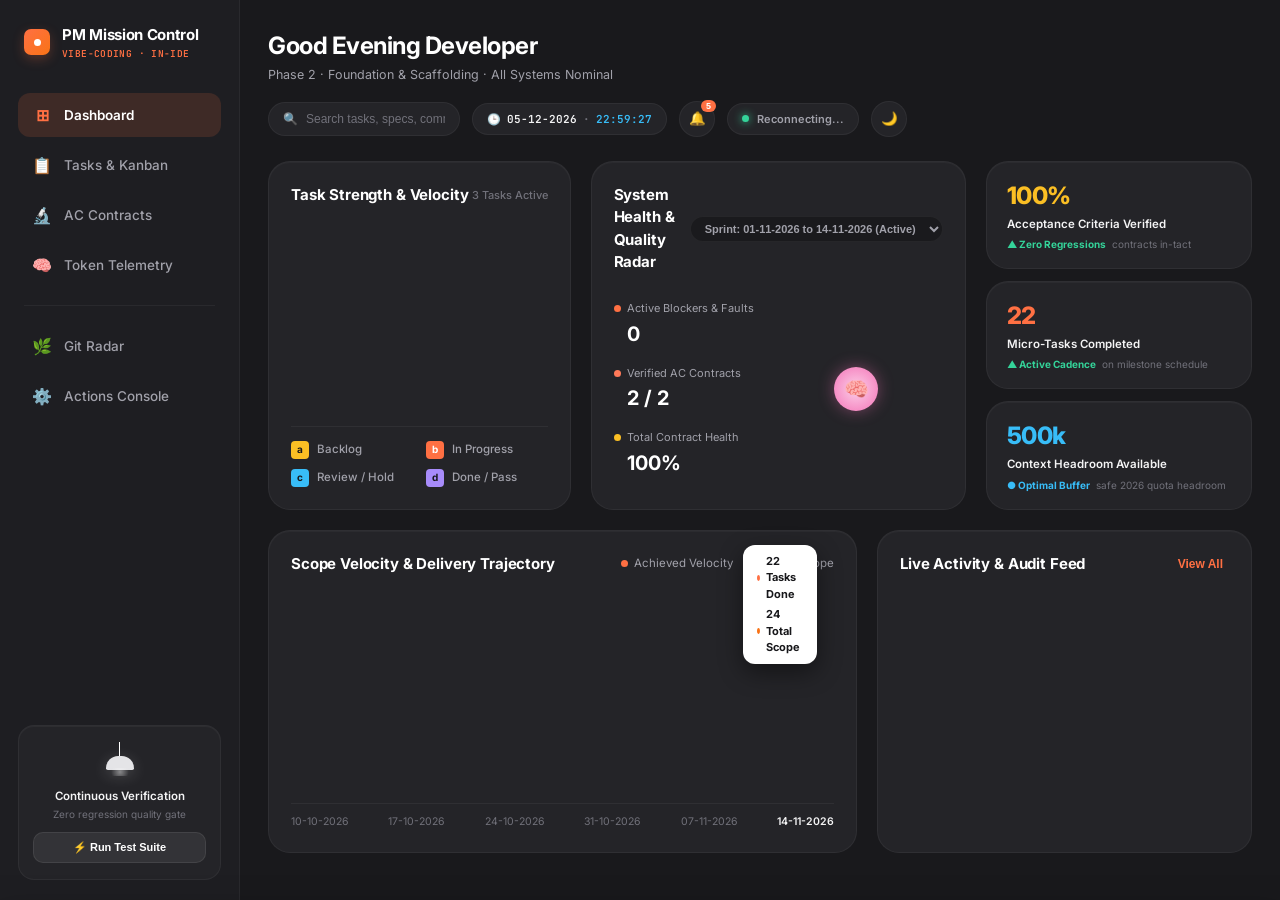
==== commit 7a8d3020: "style(dashboard): upgrade AC contracts Run Test Suite button with Linear-inspired glow, pulse dot, a" ====
--- a/Vibe-Coding-Chandan-Adhikary/Vibe-Coding/Project-Manager-Dashboard/index.html
+++ b/Vibe-Coding-Chandan-Adhikary/Vibe-Coding/Project-Manager-Dashboard/index.html
@@ -383,7 +383,12 @@
             <p class="view-section-sub">Formal Given/When/Then contracts verified against test suite assertions</p>
           </div>
           <div class="actions-group">
-            <button id="btn-run-tests-specs" class="primary-btn">🧪 Run Test Suite</button>
+            <button id="btn-run-tests-specs" class="primary-btn">
+              <span class="btn-pulse-dot"></span>
+              <span class="btn-icon">🧪</span>
+              <span>Run AC Test Suite</span>
+              <span class="btn-kbd">R</span>
+            </button>
           </div>
         </div>
 
--- a/Vibe-Coding-Chandan-Adhikary/Vibe-Coding/Project-Manager-Dashboard/assets/dashboard.css
+++ b/Vibe-Coding-Chandan-Adhikary/Vibe-Coding/Project-Manager-Dashboard/assets/dashboard.css
@@ -1152,6 +1152,81 @@
   outline: none;
 }
 
+/* Primary Action Button (AC Contracts Run Test Suite) */
+.primary-btn,
+#btn-run-tests-specs {
+  display: inline-flex;
+  align-items: center;
+  justify-content: center;
+  gap: 8px;
+  background: linear-gradient(135deg, rgba(52, 211, 153, 0.16) 0%, rgba(56, 189, 248, 0.12) 100%);
+  color: #ffffff;
+  border: 1px solid rgba(52, 211, 153, 0.45);
+  border-radius: 10px;
+  padding: 8px 16px;
+  font-family: var(--font-sans);
+  font-size: 12.5px;
+  font-weight: 600;
+  letter-spacing: -0.01em;
+  cursor: pointer;
+  position: relative;
+  overflow: hidden;
+  box-shadow: 0 2px 10px rgba(0, 0, 0, 0.35), inset 0 1px 0 rgba(255, 255, 255, 0.12);
+  transition: all 0.22s cubic-bezier(0.16, 1, 0.3, 1);
+  user-select: none;
+}
+
+.primary-btn:hover,
+#btn-run-tests-specs:hover {
+  background: linear-gradient(135deg, rgba(52, 211, 153, 0.3) 0%, rgba(56, 189, 248, 0.24) 100%);
+  border-color: rgba(52, 211, 153, 0.85);
+  box-shadow: 0 4px 20px rgba(52, 211, 153, 0.32), 0 0 0 1px rgba(52, 211, 153, 0.25);
+  transform: translateY(-1.5px);
+  color: #ffffff;
+}
+
+.primary-btn:active,
+#btn-run-tests-specs:active {
+  transform: translateY(0.5px) scale(0.98);
+  box-shadow: 0 2px 6px rgba(52, 211, 153, 0.25);
+}
+
+.primary-btn .btn-pulse-dot {
+  width: 7px;
+  height: 7px;
+  border-radius: 50%;
+  background: var(--mint-accent);
+  box-shadow: 0 0 8px var(--mint-accent);
+  animation: pulse-glow 2s infinite ease-in-out;
+}
+
+.primary-btn .btn-kbd {
+  display: inline-flex;
+  align-items: center;
+  justify-content: center;
+  font-family: var(--font-mono);
+  font-size: 10px;
+  font-weight: 700;
+  background: rgba(0, 0, 0, 0.35);
+  border: 1px solid rgba(255, 255, 255, 0.15);
+  border-radius: 5px;
+  padding: 1px 5px;
+  margin-left: 4px;
+  color: var(--text-muted);
+}
+
+@keyframes pulse-glow {
+  0%, 100% {
+    transform: scale(1);
+    opacity: 0.85;
+  }
+  50% {
+    transform: scale(1.35);
+    opacity: 1;
+    box-shadow: 0 0 14px var(--mint-accent);
+  }
+}
+
 /* Action Console & Command Center */
 .actions-bento-grid {
   display: grid;
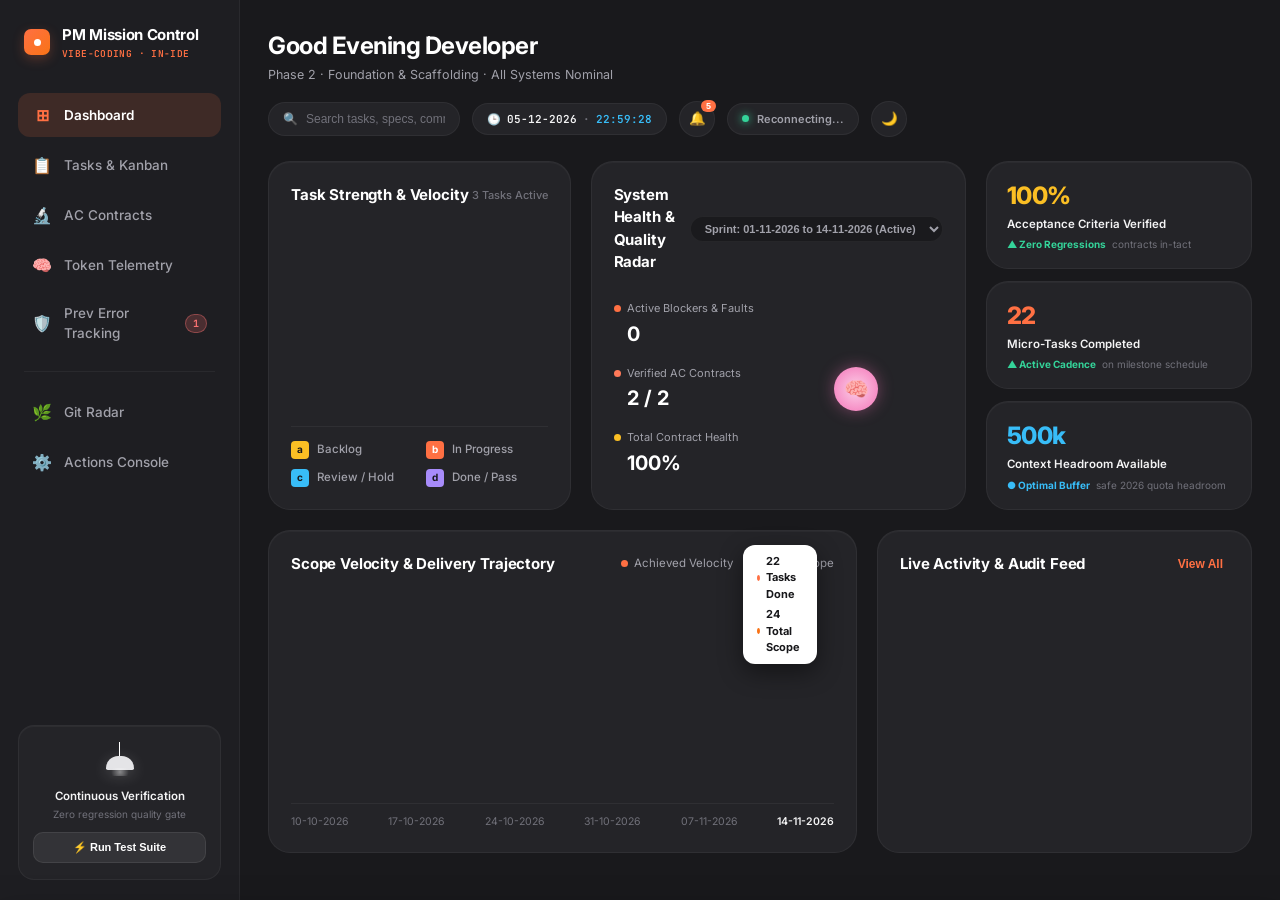
==== commit 56c271a2: "feat(dashboard): add full functional Prev Error Tracking nav bar, defect matrix table, and docs/erro" ====
--- a/Vibe-Coding-Chandan-Adhikary/Vibe-Coding/Project-Manager-Dashboard/index.html
+++ b/Vibe-Coding-Chandan-Adhikary/Vibe-Coding/Project-Manager-Dashboard/index.html
@@ -57,6 +57,11 @@
           <a href="#tokens" class="nav-item" data-view="tokens" id="nav-tokens">
             <span class="nav-icon">🧠</span>
             <span class="nav-label">Token Telemetry</span>
+          </a>
+          <a href="#errors" class="nav-item" data-view="errors" id="nav-errors">
+            <span class="nav-icon">🛡️</span>
+            <span class="nav-label">Prev Error Tracking</span>
+            <span id="nav-error-badge" class="nav-badge red">1</span>
           </a>
 
           <div class="nav-divider"></div>
@@ -570,6 +575,99 @@
         </div>
       </section>
 
+      <!-- VIEW 7: PREVENTIVE ERROR TRACKING & DEFECT COMMAND CENTER -->
+      <section id="view-errors" class="dashboard-view-panel">
+        <div class="view-header-bar">
+          <div>
+            <h2 class="view-section-title">Defect & Preventive Error Tracking</h2>
+            <p class="view-section-sub">Systematic triage, root cause isolation, regression tests, and living error history</p>
+          </div>
+          <div class="actions-group">
+            <button id="btn-open-error-modal" class="primary-btn">
+              <span class="btn-pulse-dot"></span>
+              <span>➕ Log New Defect</span>
+            </button>
+          </div>
+        </div>
+
+        <!-- 4-Card Bento Stat Grid -->
+        <div class="error-bento-grid">
+          <div class="teamify-card stat-box">
+            <div class="stat-card-header">
+              <span class="card-tag">ACTIVE BLOCKERS</span>
+              <span id="stat-error-active-pill" class="status-pill RED">0 P0/P1</span>
+            </div>
+            <div class="stat-big-num red" id="stat-error-active">0</div>
+            <span class="card-tag-sub">Critical / high priority defects requiring triage</span>
+          </div>
+
+          <div class="teamify-card stat-box">
+            <div class="stat-card-header">
+              <span class="card-tag">TOTAL LOGGED</span>
+              <span class="card-icon-pill">📋</span>
+            </div>
+            <div class="stat-big-num" id="stat-error-total">0</div>
+            <span class="card-tag-sub">All-time defect volume in docs/error-tracker.md</span>
+          </div>
+
+          <div class="teamify-card stat-box">
+            <div class="stat-card-header">
+              <span class="card-tag">RESOLVED & GUARDED</span>
+              <span class="status-pill GREEN">Guarded</span>
+            </div>
+            <div class="stat-big-num green" id="stat-error-resolved">0</div>
+            <span class="card-tag-sub">Defects patched with verified regression tests</span>
+          </div>
+
+          <div class="teamify-card stat-box">
+            <div class="stat-card-header">
+              <span class="card-tag">RESOLUTION RATE</span>
+              <span class="card-icon-pill">📈</span>
+            </div>
+            <div class="stat-big-num cyan" id="stat-error-rate">100%</div>
+            <span class="card-tag-sub">Quality health & defect remediation SLA</span>
+          </div>
+        </div>
+
+        <!-- Filter & Control Toolbar -->
+        <div class="error-toolbar-card teamify-card">
+          <div class="error-filter-tabs">
+            <button class="filter-tab active" data-error-filter="all">All Defects</button>
+            <button class="filter-tab" data-error-filter="active">🚨 Active Only</button>
+            <button class="filter-tab" data-error-filter="p0p1">🔥 P0 / P1 Blockers</button>
+            <button class="filter-tab" data-error-filter="resolved">✅ Resolved</button>
+          </div>
+          <div class="error-search-box">
+            <span class="search-icon">🔍</span>
+            <input type="text" id="error-filter-input" placeholder="Filter by ID, file path, AC or root cause..." />
+          </div>
+        </div>
+
+        <!-- Defect Matrix Table Card -->
+        <div class="teamify-card error-table-card">
+          <div class="error-table-responsive">
+            <table class="error-matrix-table">
+              <thead>
+                <tr>
+                  <th>Defect ID</th>
+                  <th>Severity & SLA</th>
+                  <th>Date (DD-MM-YYYY)</th>
+                  <th>Summary</th>
+                  <th>Impacted Path</th>
+                  <th>Violated AC</th>
+                  <th>Root Cause & Trigger</th>
+                  <th>Regression Test</th>
+                  <th>Status</th>
+                </tr>
+              </thead>
+              <tbody id="error-table-body">
+                <!-- Dynamically populated via dashboard.js -->
+              </tbody>
+            </table>
+          </div>
+        </div>
+      </section>
+
       <!-- VIEW 6: ACTION CONSOLE & EXECUTIVE COMMAND CENTER -->
       <section id="view-actions" class="dashboard-view-panel">
         <div class="view-header-bar">
@@ -711,6 +809,125 @@
       </div>
     </div>
 
+    <!-- RADIX-STYLE SHEET DIALOG FOR DEFECT DETAIL & DIAGNOSTICS -->
+    <div id="error-detail-modal" class="shadcn-sheet-backdrop">
+      <div class="shadcn-modal-dialog">
+        <div class="shadcn-modal-header">
+          <div>
+            <div style="display:flex;align-items:center;gap:8px">
+              <span id="modal-err-id" class="modal-ac-code">ERR-001</span>
+              <span id="modal-err-sev" class="sev-pill P1">P1</span>
+              <span id="modal-err-status" class="status-pill RED">ACTIVE</span>
+            </div>
+            <div id="modal-err-summary" class="shadcn-modal-title">Defect Summary</div>
+            <div id="modal-err-path" class="shadcn-modal-desc path-mono">assets/dashboard.css</div>
+          </div>
+          <button id="modal-err-close" class="shadcn-close-btn">✕ Esc</button>
+        </div>
+
+        <div class="modal-section-label">Defect Telemetry & Metadata</div>
+        <div class="shadcn-scenario-box">
+          <div class="shadcn-scenario-row">
+            <b>DATE LOGGED</b>
+            <span id="modal-err-date">16-11-2026</span>
+          </div>
+          <div class="shadcn-scenario-row">
+            <b>SLA TARGET</b>
+            <span id="modal-err-sla" class="sky">Immediate (< 2h)</span>
+          </div>
+          <div class="shadcn-scenario-row">
+            <b>VIOLATED AC</b>
+            <span id="modal-err-ac" class="cyan">AC-FEAT001-02</span>
+          </div>
+          <div class="shadcn-scenario-row">
+            <b>REGRESSION TEST</b>
+            <span id="modal-err-test" class="loc">tests/test_dashboard_responsive.js</span>
+          </div>
+          <div class="shadcn-scenario-row">
+            <b>FIX REFERENCE</b>
+            <span id="modal-err-fix" class="gold">commit f4e3d2c</span>
+          </div>
+        </div>
+
+        <div class="modal-section-label">Root Cause Analysis & Trigger</div>
+        <div class="shadcn-scenario-box">
+          <div class="shadcn-scenario-row" style="flex-direction:column;align-items:flex-start;gap:6px">
+            <span id="modal-err-rootcause" style="line-height:1.6;color:var(--text-main)">Analysis details...</span>
+          </div>
+        </div>
+
+        <div class="modal-footer-actions">
+          <span class="footer-lbl">Toggle Resolution Status:</span>
+          <div class="shadcn-btn-group">
+            <button id="modal-err-btn-resolve" class="shadcn-btn shadcn-btn-green">🟢 Mark Resolved</button>
+            <button id="modal-err-btn-active" class="shadcn-btn shadcn-btn-red">🔴 Mark Active (Blocker)</button>
+          </div>
+        </div>
+      </div>
+    </div>
+
+    <!-- MODAL FOR LOGGING NEW DEFECT -->
+    <div id="new-error-modal" class="shadcn-sheet-backdrop">
+      <div class="shadcn-modal-dialog">
+        <div class="shadcn-modal-header">
+          <div>
+            <div class="shadcn-modal-title">🛡️ Log New Defect / Error</div>
+            <div class="shadcn-modal-desc">Appends a structured defect record directly to docs/error-tracker.md</div>
+          </div>
+          <button id="modal-new-err-close" class="shadcn-close-btn">✕ Esc</button>
+        </div>
+
+        <form id="form-log-defect" class="defect-entry-form">
+          <div class="form-field-group">
+            <label for="input-err-summary">Defect Summary / Error Description *</label>
+            <input type="text" id="input-err-summary" required placeholder="e.g. Unhandled promise rejection on rapid SSE client reconnect" />
+          </div>
+
+          <div class="form-row-2col">
+            <div class="form-field-group">
+              <label for="select-err-sev">Severity Level & SLA *</label>
+              <select id="select-err-sev" class="linear-task-select" style="width:100%;height:38px;padding:6px 10px;font-size:12.5px">
+                <option value="P0">P0 - Critical (Outage / Crash < 2h)</option>
+                <option value="P1" selected>P1 - High (Core Action Broken < 8h)</option>
+                <option value="P2">P2 - Medium (Minor Contract Flaw / 3d)</option>
+                <option value="P3">P3 - Low (Cosmetic Flaw / Polish)</option>
+              </select>
+            </div>
+            <div class="form-field-group">
+              <label for="input-err-path">Impacted File Path *</label>
+              <input type="text" id="input-err-path" required placeholder="e.g. Project-Manager-Dashboard/server.js" />
+            </div>
+          </div>
+
+          <div class="form-row-2col">
+            <div class="form-field-group">
+              <label for="input-err-ac">Violated AC Contract / Spec Gap</label>
+              <input type="text" id="input-err-ac" placeholder="e.g. AC-FEAT001-01" />
+            </div>
+            <div class="form-field-group">
+              <label for="input-err-test">Regression Test Location</label>
+              <input type="text" id="input-err-test" placeholder="e.g. tests/test_sse_stream.js" />
+            </div>
+          </div>
+
+          <div class="form-field-group">
+            <label for="input-err-rootcause">Root Cause Analysis / Trigger Conditions</label>
+            <textarea id="input-err-rootcause" rows="3" placeholder="Describe how to trigger the defect and suspected root cause..."></textarea>
+          </div>
+
+          <div class="form-field-group">
+            <label for="input-err-fix">Fix Reference / Plan (Optional)</label>
+            <input type="text" id="input-err-fix" placeholder="e.g. In Triage / Pending patch" />
+          </div>
+
+          <div class="modal-footer-actions" style="margin-top:16px">
+            <button type="button" id="btn-cancel-new-err" class="shadcn-btn shadcn-btn-outline">Cancel</button>
+            <button type="submit" id="btn-submit-new-err" class="primary-btn">➕ Submit & Persist to docs/error-tracker.md</button>
+          </div>
+        </form>
+      </div>
+    </div>
+
     <!-- NOTIFICATION TOAST CONTAINER -->
     <div id="toast-container" class="shadcn-toast-container"></div>
   </div>
--- a/Vibe-Coding-Chandan-Adhikary/Vibe-Coding/Project-Manager-Dashboard/assets/dashboard.css
+++ b/Vibe-Coding-Chandan-Adhikary/Vibe-Coding/Project-Manager-Dashboard/assets/dashboard.css
@@ -1911,4 +1911,256 @@
   .kpi-num {
     font-size: 32px;
   }
+}
+
+/* ==============================================================================
+   Preventive Error Tracking & Defect Command Center Styles
+   ============================================================================== */
+.error-bento-grid {
+  display: grid;
+  grid-template-columns: repeat(auto-fit, minmax(220px, 1fr));
+  gap: 16px;
+  width: 100%;
+  margin-bottom: 20px;
+}
+
+.error-toolbar-card {
+  display: flex;
+  align-items: center;
+  justify-content: space-between;
+  gap: 16px;
+  margin-bottom: 20px;
+  flex-wrap: wrap;
+  padding: 14px 20px;
+}
+
+.error-filter-tabs {
+  display: flex;
+  gap: 8px;
+  flex-wrap: wrap;
+}
+
+.error-search-box {
+  display: flex;
+  align-items: center;
+  gap: 8px;
+  background: var(--bg-input);
+  border: 1px solid var(--border-subtle);
+  border-radius: 8px;
+  padding: 6px 12px;
+  flex: 1;
+  max-width: 380px;
+}
+
+.error-search-box input {
+  background: transparent;
+  border: none;
+  outline: none;
+  color: var(--text-main);
+  font-family: var(--font-sans);
+  font-size: 12.5px;
+  width: 100%;
+}
+
+.error-table-card {
+  padding: 0;
+  overflow: hidden;
+}
+
+.error-table-responsive {
+  width: 100%;
+  overflow-x: auto;
+}
+
+.error-matrix-table {
+  width: 100%;
+  border-collapse: separate;
+  border-spacing: 0;
+  font-size: 12.5px;
+}
+
+.error-matrix-table th {
+  background: rgba(255, 255, 255, 0.02);
+  border-bottom: 1px solid var(--border-subtle);
+  color: var(--text-muted);
+  font-size: 11px;
+  font-weight: 700;
+  text-transform: uppercase;
+  letter-spacing: 0.05em;
+  padding: 14px 16px;
+  text-align: left;
+  white-space: nowrap;
+}
+
+.error-matrix-table td {
+  padding: 14px 16px;
+  border-bottom: 1px solid var(--border-subtle);
+  color: var(--text-main);
+  vertical-align: middle;
+}
+
+.error-matrix-table tbody tr.error-row {
+  cursor: pointer;
+  transition: background 0.18s ease;
+}
+
+.error-matrix-table tbody tr.error-row:hover {
+  background: var(--bg-card-hover);
+}
+
+.error-matrix-table tbody tr:last-child td {
+  border-bottom: none;
+}
+
+/* Severity Pills & Badges */
+.sev-pill {
+  display: inline-flex;
+  align-items: center;
+  gap: 4px;
+  padding: 3px 8px;
+  border-radius: 6px;
+  font-weight: 700;
+  font-size: 11px;
+  font-family: var(--font-mono);
+  letter-spacing: 0.03em;
+  white-space: nowrap;
+}
+
+.sev-pill.P0 {
+  background: rgba(248, 113, 113, 0.2);
+  color: #f87171;
+  border: 1px solid rgba(248, 113, 113, 0.45);
+  box-shadow: 0 0 10px rgba(248, 113, 113, 0.25);
+  animation: pulse-glow-red 2s infinite ease-in-out;
+}
+
+.sev-pill.P1 {
+  background: rgba(255, 112, 67, 0.2);
+  color: var(--coral-accent);
+  border: 1px solid rgba(255, 112, 67, 0.45);
+}
+
+.sev-pill.P2 {
+  background: rgba(251, 191, 36, 0.2);
+  color: var(--gold-accent);
+  border: 1px solid rgba(251, 191, 36, 0.45);
+}
+
+.sev-pill.P3 {
+  background: rgba(56, 189, 248, 0.2);
+  color: var(--cyan-accent);
+  border: 1px solid rgba(56, 189, 248, 0.45);
+}
+
+@keyframes pulse-glow-red {
+  0%, 100% {
+    box-shadow: 0 0 8px rgba(248, 113, 113, 0.2);
+  }
+  50% {
+    box-shadow: 0 0 16px rgba(248, 113, 113, 0.5);
+  }
+}
+
+.path-mono {
+  font-family: var(--font-mono);
+  font-size: 11px;
+  color: var(--text-muted);
+  background: rgba(255, 255, 255, 0.04);
+  padding: 2px 7px;
+  border-radius: 6px;
+  border: 1px solid var(--border-subtle);
+  display: inline-block;
+  max-width: 200px;
+  white-space: nowrap;
+  overflow: hidden;
+  text-overflow: ellipsis;
+  cursor: pointer;
+  transition: all 0.2s;
+}
+
+.path-mono:hover {
+  background: rgba(255, 255, 255, 0.08);
+  border-color: var(--border-highlight);
+  color: var(--text-main);
+}
+
+.ac-tag {
+  font-family: var(--font-mono);
+  font-size: 11px;
+  font-weight: 700;
+  color: var(--cyan-accent);
+  background: rgba(56, 189, 248, 0.08);
+  padding: 2px 6px;
+  border-radius: 5px;
+  border: 1px solid rgba(56, 189, 248, 0.25);
+}
+
+.date-mono {
+  font-family: var(--font-mono);
+  font-size: 11px;
+  color: var(--text-muted);
+  white-space: nowrap;
+}
+
+.nav-badge.red {
+  background: rgba(248, 113, 113, 0.2);
+  color: #f87171;
+  border: 1px solid rgba(248, 113, 113, 0.4);
+  padding: 1px 7px;
+  border-radius: 9999px;
+  font-size: 10px;
+  font-weight: 700;
+  font-family: var(--font-mono);
+  margin-left: auto;
+}
+
+/* Defect Form Styling */
+.defect-entry-form {
+  padding: 4px 0;
+}
+
+.form-field-group {
+  display: flex;
+  flex-direction: column;
+  gap: 6px;
+  margin-bottom: 14px;
+}
+
+.form-field-group label {
+  font-size: 11px;
+  font-weight: 700;
+  color: var(--text-muted);
+  text-transform: uppercase;
+  letter-spacing: 0.05em;
+}
+
+.form-field-group input,
+.form-field-group textarea {
+  background: var(--bg-input);
+  border: 1px solid var(--border-subtle);
+  color: var(--text-main);
+  font-family: var(--font-sans);
+  font-size: 12.5px;
+  padding: 9px 12px;
+  border-radius: 8px;
+  outline: none;
+  transition: border-color 0.2s, box-shadow 0.2s;
+}
+
+.form-field-group input:focus,
+.form-field-group textarea:focus {
+  border-color: var(--cyan-accent);
+  box-shadow: 0 0 0 2px rgba(56, 189, 248, 0.15);
+}
+
+.form-row-2col {
+  display: grid;
+  grid-template-columns: 1fr 1fr;
+  gap: 14px;
+}
+
+@media (max-width: 600px) {
+  .form-row-2col {
+    grid-template-columns: 1fr;
+  }
 }
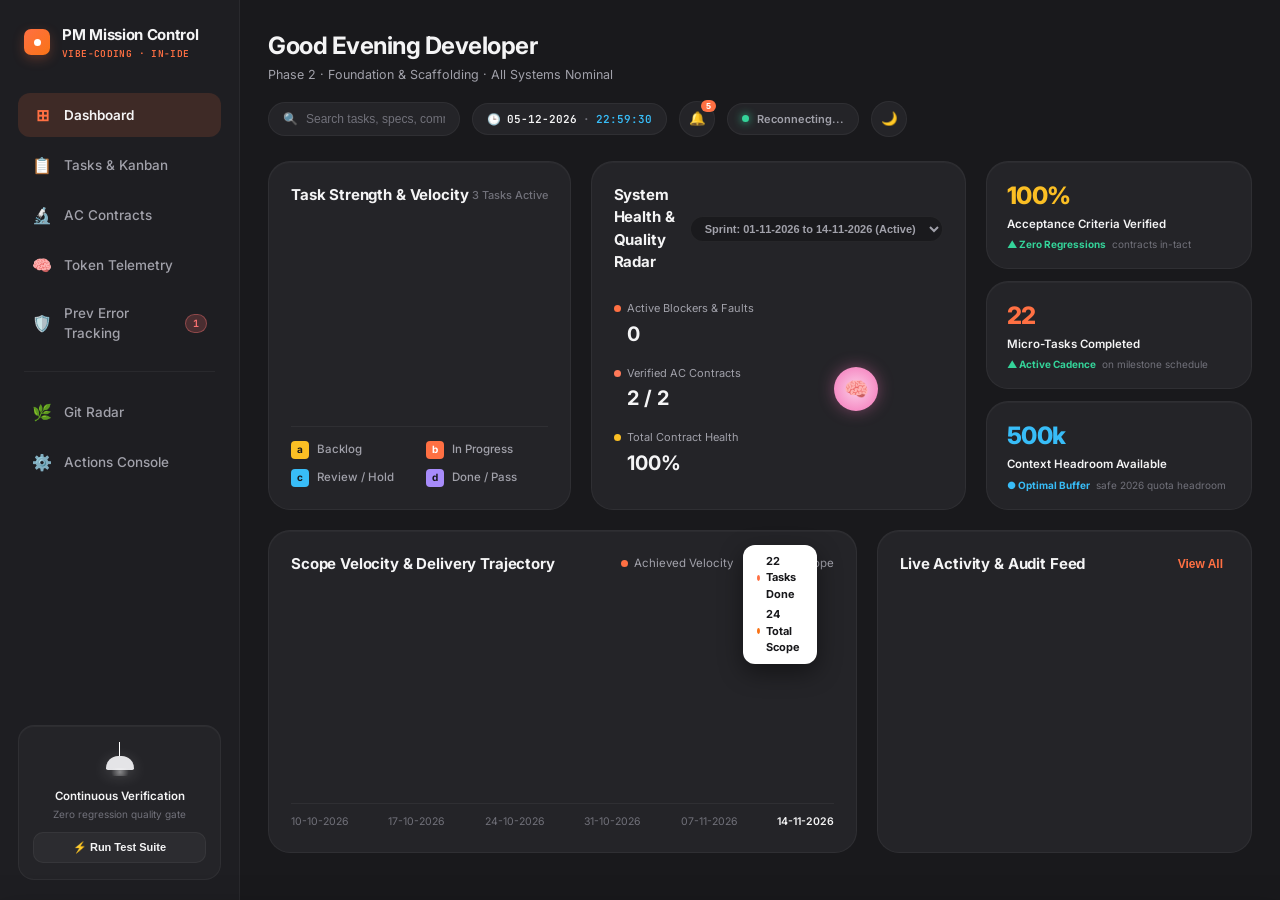
==== commit b3660247: "feat: generalize section 4 required features and implement dashboard light theme support" ====
--- a/Vibe-Coding-Chandan-Adhikary/Vibe-Coding/Project-Manager-Dashboard/index.html
+++ b/Vibe-Coding-Chandan-Adhikary/Vibe-Coding/Project-Manager-Dashboard/index.html
@@ -1,10 +1,20 @@
 <!DOCTYPE html>
-<html lang="en">
+<html lang="en" data-theme="dark">
 
 <head>
   <meta charset="UTF-8" />
   <meta name="viewport" content="width=device-width, initial-scale=1.0, maximum-scale=5.0" />
   <title>Project Manager Dashboard — Teamify Mission Control</title>
+  <script>
+    (function() {
+      try {
+        var t = localStorage.getItem('pm_dashboard_theme');
+        if (t === 'light') {
+          document.documentElement.setAttribute('data-theme', 'light');
+        }
+      } catch (e) {}
+    })();
+  </script>
   <link rel="stylesheet" href="assets/dashboard.css" />
   <link rel="preconnect" href="https://fonts.googleapis.com">
   <link rel="preconnect" href="https://fonts.gstatic.com" crossorigin>
--- a/Vibe-Coding-Chandan-Adhikary/Vibe-Coding/Project-Manager-Dashboard/assets/dashboard.css
+++ b/Vibe-Coding-Chandan-Adhikary/Vibe-Coding/Project-Manager-Dashboard/assets/dashboard.css
@@ -3,7 +3,9 @@
    Strict Implementation of the User-Provided Design Reference Pattern
    ============================================================================== */
 
-:root {
+:root,
+html[data-theme="dark"],
+body.theme-dark {
   /* Matte Slate & Charcoal Canvas Surface Hierarchy */
   --bg-canvas: #19191c;
   --bg-sidebar: #1e1e22;
@@ -49,6 +51,67 @@
   --radius-card: 22px;
   --radius-pill: 9999px;
   --radius-badge: 8px;
+
+  /* Chart & Surface Specifics */
+  --chart-grid: rgba(255, 255, 255, 0.05);
+  --chart-marker: rgba(255, 255, 255, 0.35);
+  --card-shadow: inset 0 1px 0 rgba(255, 255, 255, 0.03);
+  --card-hover-bg: rgba(255, 255, 255, 0.04);
+}
+
+html[data-theme="light"],
+body.theme-light {
+  /* Matte Slate & Crisp Light Surface Hierarchy (Shadcn Zinc Light & Apple Clean Slate) */
+  --bg-canvas: #f4f4f6;
+  --bg-sidebar: #ffffff;
+  --bg-card: #ffffff;
+  --bg-card-elevated: #f8f8fa;
+  --bg-card-hover: #f0f0f4;
+  --bg-input: #f4f4f7;
+
+  --border-subtle: rgba(0, 0, 0, 0.07);
+  --border-card: 1px solid rgba(0, 0, 0, 0.07);
+  --border-highlight: rgba(0, 0, 0, 0.14);
+
+  /* Teamify Distinct Semantic Color Accents (Optimized for High-Contrast Light Backgrounds) */
+  --coral-accent: #ea580c;
+  --coral-peach: #f97316;
+  --coral-glow: rgba(234, 88, 12, 0.16);
+
+  --cyan-accent: #0284c7;
+  --cyan-glow: rgba(2, 132, 199, 0.16);
+
+  --gold-accent: #d97706;
+  --gold-glow: rgba(217, 119, 6, 0.16);
+
+  --purple-accent: #7c3aed;
+  --purple-glow: rgba(124, 58, 237, 0.16);
+
+  --mint-accent: #059669;
+  --mint-glow: rgba(5, 150, 105, 0.16);
+
+  --crimson-red: #dc2626;
+  --crimson-glow: rgba(220, 38, 38, 0.16);
+
+  /* Typography Colors */
+  --text-main: #09090b;
+  --text-muted: #71717a;
+  --text-faint: #a1a1aa;
+
+  /* Typography Scales */
+  --font-sans: 'Inter', -apple-system, BlinkMacSystemFont, 'Segoe UI', Roboto, sans-serif;
+  --font-mono: 'JetBrains Mono', 'Fira Code', 'Consolas', monospace;
+
+  /* Smooth Pill Radii */
+  --radius-card: 22px;
+  --radius-pill: 9999px;
+  --radius-badge: 8px;
+
+  /* Chart & Surface Specifics */
+  --chart-grid: rgba(0, 0, 0, 0.06);
+  --chart-marker: rgba(0, 0, 0, 0.22);
+  --card-shadow: 0 4px 20px -2px rgba(0, 0, 0, 0.05), 0 2px 6px -1px rgba(0, 0, 0, 0.03);
+  --card-hover-bg: rgba(0, 0, 0, 0.04);
 }
 
 /* Base Reset & Fluid Typography */
@@ -180,7 +243,7 @@
   font-size: 15px;
   font-weight: 700;
   letter-spacing: -0.02em;
-  color: #ffffff;
+  color: var(--text-main);
 }
 
 .brand-track-badge {
@@ -215,11 +278,11 @@
 
 .nav-item:hover {
   color: var(--text-main);
-  background-color: rgba(255, 255, 255, 0.04);
+  background-color: var(--card-hover-bg);
 }
 
 .nav-item.active {
-  color: #ffffff;
+  color: var(--text-main);
   background-color: rgba(255, 112, 67, 0.14);
   font-weight: 600;
 }
@@ -307,9 +370,9 @@
   width: 100%;
   padding: 8px 12px;
   border-radius: 10px;
-  background: rgba(255, 255, 255, 0.07);
-  border: 1px solid rgba(255, 255, 255, 0.08);
-  color: #ffffff;
+  background: var(--card-hover-bg, rgba(255, 255, 255, 0.07));
+  border: 1px solid var(--border-subtle);
+  color: var(--text-main);
   font-size: 11px;
   font-weight: 600;
   cursor: pointer;
@@ -319,7 +382,7 @@
 .sidebar-action-btn:hover {
   background: rgba(255, 112, 67, 0.2);
   border-color: var(--coral-accent);
-  color: #ffffff;
+  color: var(--coral-accent);
 }
 
 /* ==============================================================================
@@ -350,7 +413,7 @@
   font-size: clamp(20px, 2vw, 24px);
   font-weight: 700;
   letter-spacing: -0.02em;
-  color: #ffffff;
+  color: var(--text-main);
 }
 
 .header-greeting-sub {
@@ -450,7 +513,7 @@
 
 .btn-icon:hover {
   background: var(--bg-card-hover);
-  color: #ffffff;
+  color: var(--text-main);
 }
 
 .notif-count-pill {
@@ -512,7 +575,7 @@
   border-radius: var(--radius-card);
   padding: 22px;
   position: relative;
-  box-shadow: inset 0 1px 0 rgba(255, 255, 255, 0.03);
+  box-shadow: var(--card-shadow);
   transition: transform 0.2s ease, box-shadow 0.2s ease;
 }
 
@@ -527,7 +590,7 @@
   font-size: 15px;
   font-weight: 700;
   letter-spacing: -0.01em;
-  color: #ffffff;
+  color: var(--text-main);
 }
 
 .card-tag-sub {
@@ -691,7 +754,7 @@
 .stat-big-num {
   font-size: 20px;
   font-weight: 700;
-  color: #ffffff;
+  color: var(--text-main);
   padding-left: 13px;
   font-family: var(--font-sans);
 }
@@ -988,7 +1051,7 @@
 .view-section-title {
   font-size: 18px;
   font-weight: 700;
-  color: #ffffff;
+  color: var(--text-main);
 }
 
 .view-section-sub {
@@ -1278,7 +1341,7 @@
 .action-card-title {
   font-size: 13.5px;
   font-weight: 700;
-  color: #ffffff;
+  color: var(--text-main);
 }
 
 .action-card-sub {
@@ -1650,7 +1713,7 @@
 .shadcn-modal-title {
   font-size: 16px;
   font-weight: 700;
-  color: #ffffff;
+  color: var(--text-main);
   margin-top: 4px;
 }
 
@@ -1783,9 +1846,9 @@
   border: 1px solid var(--border-highlight);
   border-radius: 12px;
   padding: 12px 18px;
-  color: #ffffff;
+  color: var(--text-main);
   font-size: 12px;
-  box-shadow: 0 10px 25px rgba(0, 0, 0, 0.5);
+  box-shadow: 0 10px 25px rgba(0, 0, 0, 0.25);
 }
 
 /* ==============================================================================
@@ -2163,4 +2226,115 @@
   .form-row-2col {
     grid-template-columns: 1fr;
   }
-}+}
+
+/* ==============================================================================
+   8. LIGHT MODE REFINEMENTS (Teamify Clean Slate / Shadcn Zinc Light)
+   100% Geometry, Radius, Spacing & Layout Preserved — Pure Surface & Contrast Tuning
+   ============================================================================== */
+html[data-theme="light"] .floating-delivery-card,
+body.theme-light .floating-delivery-card {
+  background: #ffffff;
+  border: 1px solid var(--border-subtle);
+  box-shadow: 0 10px 25px rgba(0, 0, 0, 0.1);
+}
+
+html[data-theme="light"] .bento-task-card,
+body.theme-light .bento-task-card {
+  background: var(--bg-card);
+  border: 1px solid var(--border-subtle);
+  box-shadow: 0 2px 6px rgba(0, 0, 0, 0.03);
+}
+
+html[data-theme="light"] .bento-task-card:hover,
+body.theme-light .bento-task-card:hover {
+  background: var(--bg-card-hover);
+  border-color: var(--border-highlight);
+}
+
+html[data-theme="light"] .col-count,
+html[data-theme="light"] .wip-limit-pill,
+body.theme-light .col-count,
+body.theme-light .wip-limit-pill {
+  background: rgba(0, 0, 0, 0.06);
+  color: var(--text-muted);
+}
+
+html[data-theme="light"] .status-pill.PENDING,
+body.theme-light .status-pill.PENDING {
+  background: rgba(0, 0, 0, 0.06);
+  color: var(--text-muted);
+}
+
+html[data-theme="light"] .token-capacity-track,
+body.theme-light .token-capacity-track {
+  background: rgba(0, 0, 0, 0.06);
+}
+
+html[data-theme="light"] .subtasks-bar-track,
+body.theme-light .subtasks-bar-track {
+  background: rgba(0, 0, 0, 0.06);
+}
+
+html[data-theme="light"] .error-matrix-table th,
+body.theme-light .error-matrix-table th {
+  background: rgba(0, 0, 0, 0.03);
+}
+
+html[data-theme="light"] .path-mono,
+body.theme-light .path-mono {
+  background: rgba(0, 0, 0, 0.04);
+}
+
+html[data-theme="light"] .path-mono:hover,
+body.theme-light .path-mono:hover {
+  background: rgba(0, 0, 0, 0.08);
+}
+
+html[data-theme="light"] .sidebar-action-btn,
+body.theme-light .sidebar-action-btn {
+  background: rgba(0, 0, 0, 0.05);
+  border: 1px solid rgba(0, 0, 0, 0.08);
+}
+
+html[data-theme="light"] .lamp-cord,
+body.theme-light .lamp-cord {
+  background: #a1a1aa;
+}
+
+html[data-theme="light"] .lamp-shade,
+body.theme-light .lamp-shade {
+  background: #d4d4d8;
+  box-shadow: 0 4px 12px rgba(0, 0, 0, 0.1);
+}
+
+html[data-theme="light"] .shadcn-scenario-box,
+body.theme-light .shadcn-scenario-box {
+  background: rgba(0, 0, 0, 0.04);
+  border: 1px solid var(--border-subtle);
+}
+
+html[data-theme="light"] .test-traceability-row,
+body.theme-light .test-traceability-row {
+  background: rgba(0, 0, 0, 0.04);
+  border: 1px solid var(--border-subtle);
+}
+
+html[data-theme="light"] .action-terminal-body,
+body.theme-light .action-terminal-body {
+  background: #18181b;
+  color: #38bdf8;
+  border: 1px solid rgba(0, 0, 0, 0.15);
+}
+
+html[data-theme="light"] .test-drawer,
+body.theme-light .test-drawer {
+  background: #18181b;
+}
+
+html[data-theme="light"] .view-tab-btn:hover:not(.active),
+html[data-theme="light"] .filter-tab:hover:not(.active),
+body.theme-light .view-tab-btn:hover:not(.active),
+body.theme-light .filter-tab:hover:not(.active) {
+  background: rgba(0, 0, 0, 0.05);
+}
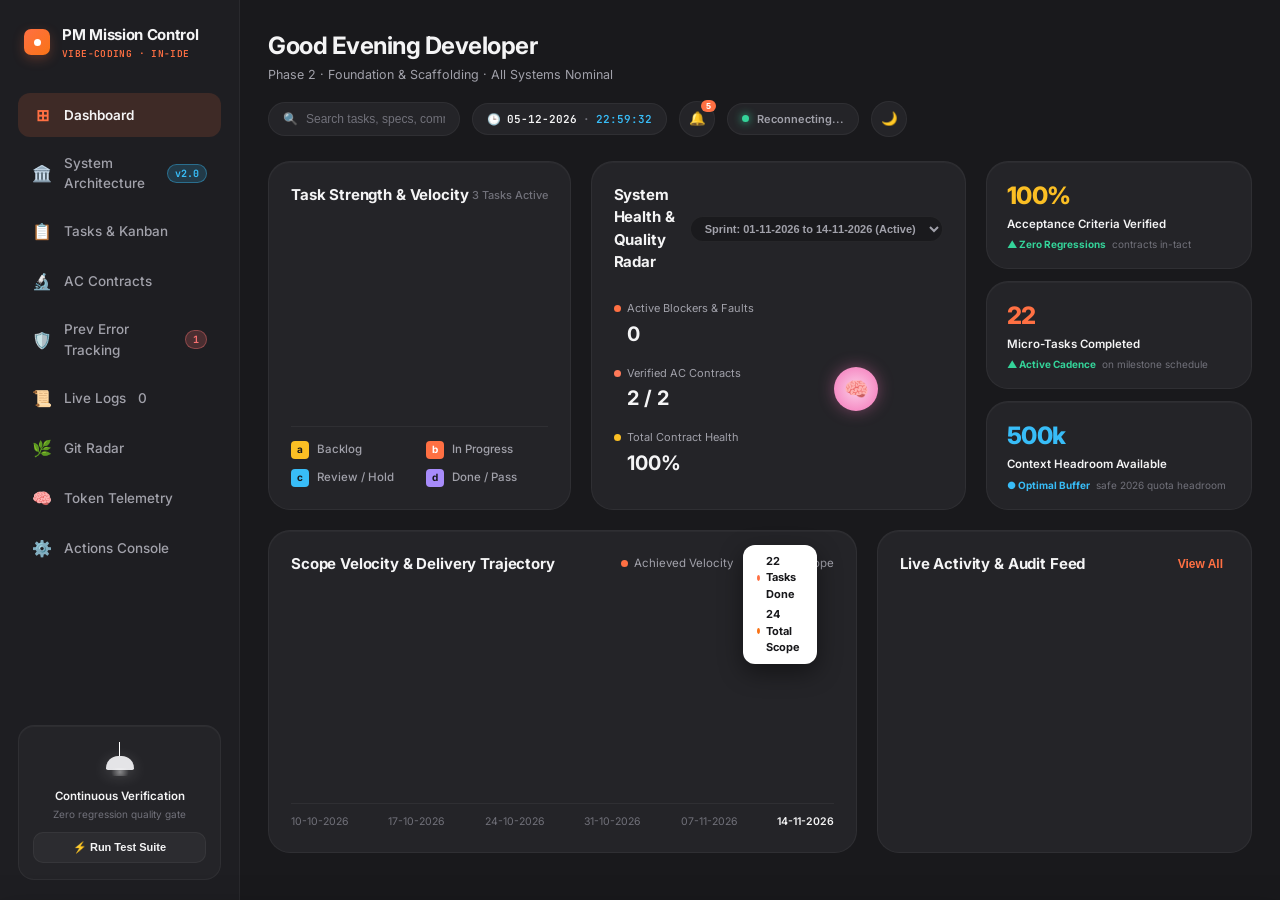
==== commit bd664bea: "feat: optimize dashboard navbar sequence and add system architecture overview feature - Unified side" ====
--- a/Vibe-Coding-Chandan-Adhikary/Vibe-Coding/Project-Manager-Dashboard/index.html
+++ b/Vibe-Coding-Chandan-Adhikary/Vibe-Coding/Project-Manager-Dashboard/index.html
@@ -56,6 +56,11 @@
             <span class="nav-icon">⊞</span>
             <span class="nav-label">Dashboard</span>
           </a>
+          <a href="#architecture" class="nav-item" data-view="architecture" id="nav-architecture">
+            <span class="nav-icon">🏛️</span>
+            <span class="nav-label">System Architecture</span>
+            <span id="nav-arch-badge" class="nav-badge blue">v2.0</span>
+          </a>
           <a href="#tasks" class="nav-item" data-view="tasks" id="nav-tasks">
             <span class="nav-icon">📋</span>
             <span class="nav-label">Tasks & Kanban</span>
@@ -64,21 +69,23 @@
             <span class="nav-icon">🔬</span>
             <span class="nav-label">AC Contracts</span>
           </a>
-          <a href="#tokens" class="nav-item" data-view="tokens" id="nav-tokens">
-            <span class="nav-icon">🧠</span>
-            <span class="nav-label">Token Telemetry</span>
-          </a>
           <a href="#errors" class="nav-item" data-view="errors" id="nav-errors">
             <span class="nav-icon">🛡️</span>
             <span class="nav-label">Prev Error Tracking</span>
             <span id="nav-error-badge" class="nav-badge red">1</span>
           </a>
-
-          <div class="nav-divider"></div>
-
+          <a href="#logs" class="nav-item" data-view="logs" id="nav-logs">
+            <span class="nav-icon">📜</span>
+            <span class="nav-label">Live Logs</span>
+            <span id="nav-log-badge" class="nav-badge cyan">0</span>
+          </a>
           <a href="#git" class="nav-item" data-view="git" id="nav-git">
             <span class="nav-icon">🌿</span>
             <span class="nav-label">Git Radar</span>
+          </a>
+          <a href="#tokens" class="nav-item" data-view="tokens" id="nav-tokens">
+            <span class="nav-icon">🧠</span>
+            <span class="nav-label">Token Telemetry</span>
           </a>
           <a href="#actions" class="nav-item" data-view="actions" id="nav-actions">
             <span class="nav-icon">⚙️</span>
@@ -328,7 +335,162 @@
         </div>
       </section>
 
-      <!-- VIEW 2: GRANULAR TASK & KANBAN COMMAND CENTER -->
+      <!-- VIEW 2: SYSTEM ARCHITECTURE & BOUNDARY BLUEPRINT -->
+      <section id="view-architecture" class="dashboard-view-panel">
+        <div class="view-header-bar">
+          <div>
+            <div style="display:flex;align-items:center;gap:10px;margin-bottom:4px">
+              <h2 class="view-section-title">System Architecture & Boundary Blueprint</h2>
+              <span id="arch-version-badge" class="badge-pill optimal">v2.0.0 · Production Baseline</span>
+            </div>
+            <p class="view-section-sub">End-to-end multi-tier topology, Clean Architecture boundaries, idempotency pipelines & resilience contracts</p>
+          </div>
+          <div class="actions-group">
+            <button id="btn-view-arch-spec" class="logs-btn" title="View canonical markdown specification">
+              <span>📄</span>
+              <span>View Full Spec</span>
+            </button>
+            <button id="btn-refresh-arch" class="primary-btn" title="Re-sync architecture model from disk">
+              <span class="btn-pulse-dot"></span>
+              <span class="btn-icon">🔄</span>
+              <span>Sync Architecture</span>
+            </button>
+          </div>
+        </div>
+
+        <!-- 4-Card Bento Architecture KPI Stack -->
+        <div class="error-bento-grid arch-bento-metrics">
+          <div class="teamify-card stat-box">
+            <div class="stat-card-header">
+              <span class="card-tag">INGRESS & PERIMETER</span>
+              <span class="status-pill GREEN">Active</span>
+            </div>
+            <div class="stat-big-num cyan" style="font-size:20px" id="arch-stat-ingress">Cloudflare WAF</div>
+            <span class="card-tag-sub">Anycast DNS · TLS 1.3 · Rate Limiting</span>
+          </div>
+
+          <div class="teamify-card stat-box">
+            <div class="stat-card-header">
+              <span class="card-tag">APPLICATION COMPUTE</span>
+              <span class="status-pill GREEN">Clean Arch</span>
+            </div>
+            <div class="stat-big-num purple" style="font-size:20px" id="arch-stat-compute">4 Clean Layers</div>
+            <span class="card-tag-sub">Inward Dependency Rule · Stateless Pods</span>
+          </div>
+
+          <div class="teamify-card stat-box">
+            <div class="stat-card-header">
+              <span class="card-tag">PERSISTENCE & CACHE</span>
+              <span class="status-pill GREEN">Dual-Tier</span>
+            </div>
+            <div class="stat-big-num gold" style="font-size:20px" id="arch-stat-storage">PostgreSQL + Redis</div>
+            <span class="card-tag-sub">ACID Primary + L2 Cache-Aside (LRU)</span>
+          </div>
+
+          <div class="teamify-card stat-box">
+            <div class="stat-card-header">
+              <span class="card-tag">RESILIENCE & FAULT</span>
+              <span class="status-pill GREEN">Guarded</span>
+            </div>
+            <div class="stat-big-num coral" style="font-size:20px" id="arch-stat-resilience">Circuit Breakers</div>
+            <span class="card-tag-sub">Outbox Pattern · DLQ · Fail-Fast Fallback</span>
+          </div>
+        </div>
+
+        <!-- Tier 1: Interactive High-Level Design (HLD) Visual Topology Card -->
+        <div class="teamify-card arch-card" style="margin-top:20px">
+          <div class="card-header-clean">
+            <div>
+              <span class="card-title-bold">🗺️ High-Level Design (HLD) Topology</span>
+              <span class="card-tag-sub" style="display:block;margin-top:2px">Interactive end-to-end data flow: Client Ingress → Edge Perimeter → API Gateway → Core App → Persistence & Messaging</span>
+            </div>
+            <div class="arch-filter-tabs" id="arch-tier-filter-tabs">
+              <button class="filter-tab active" data-tier="all">All Tiers</button>
+              <button class="filter-tab" data-tier="ingress">Client Ingress</button>
+              <button class="filter-tab" data-tier="edge">Edge & Security</button>
+              <button class="filter-tab" data-tier="gateway">Gateway</button>
+              <button class="filter-tab" data-tier="app">Core App</button>
+              <button class="filter-tab" data-tier="data">Persistence</button>
+            </div>
+          </div>
+
+          <div class="arch-topology-wrapper">
+            <div class="arch-hld-canvas-box" id="arch-hld-container">
+              <!-- Dynamically populated via dashboard.js renderArchitecture() -->
+            </div>
+          </div>
+        </div>
+
+        <!-- Tier 2: 2x2 Bento Deep-Dive Grid -->
+        <div class="arch-deep-dive-grid" style="margin-top:20px">
+          <!-- CARD 1: Clean Architecture (LLD) - 4 Concentric Layers -->
+          <div class="teamify-card arch-card">
+            <div class="card-header-clean">
+              <div>
+                <span class="card-title-bold">📦 Clean Architecture (LLD) Layers</span>
+                <span class="card-tag-sub" style="display:block;margin-top:2px">Strict Dependency Inversion: Inner layers never depend on outer layers</span>
+              </div>
+              <span class="badge-pill optimal">4 Strict Tiers</span>
+            </div>
+            <div class="arch-clean-layers-stack" id="arch-clean-layers-list">
+              <!-- Dynamically populated via dashboard.js -->
+            </div>
+            <div class="arch-patterns-footer">
+              <span class="arch-pattern-tag">🏛️ Repository Pattern</span>
+              <span class="arch-pattern-tag">🔌 Dependency Injection</span>
+              <span class="arch-pattern-tag">⚡ Unit of Work</span>
+              <span class="arch-pattern-tag">🎯 Strategy Pattern</span>
+            </div>
+          </div>
+
+          <!-- CARD 2: Data Consistency & Idempotency Pipeline -->
+          <div class="teamify-card arch-card">
+            <div class="card-header-clean">
+              <div>
+                <span class="card-title-bold">🔄 Data Consistency & Idempotency Pipeline</span>
+                <span class="card-tag-sub" style="display:block;margin-top:2px">Sequence flow: Redis Lock → Primary DB ACID → Outbox Dispatch</span>
+              </div>
+              <span class="badge-pill optimal">Zero Duplicate Execution</span>
+            </div>
+            <div class="arch-pipeline-timeline" id="arch-consistency-timeline">
+              <!-- Dynamically populated via dashboard.js -->
+            </div>
+          </div>
+
+          <!-- CARD 3: Multi-Layer Caching Architecture -->
+          <div class="teamify-card arch-card">
+            <div class="card-header-clean">
+              <div>
+                <span class="card-title-bold">⚡ Multi-Layer Caching Strategy</span>
+                <span class="card-tag-sub" style="display:block;margin-top:2px">Tiered caching with strict TTL & Cache-Aside invalidation</span>
+              </div>
+              <span class="badge-pill optimal">L1 / L2 / L3</span>
+            </div>
+            <div class="arch-caching-list" id="arch-caching-list">
+              <!-- Dynamically populated via dashboard.js -->
+            </div>
+          </div>
+
+          <!-- CARD 4: Fault Tolerance & Circuit Breaker State Machine -->
+          <div class="teamify-card arch-card">
+            <div class="card-header-clean">
+              <div>
+                <span class="card-title-bold">🛡️ Fault Tolerance & Circuit Breaker</span>
+                <span class="card-tag-sub" style="display:block;margin-top:2px">3-State machine: CLOSED → OPEN → HALF-OPEN</span>
+              </div>
+              <span class="badge-pill optimal">Fail-Safe</span>
+            </div>
+            <div class="arch-breaker-states" id="arch-breaker-states">
+              <!-- Dynamically populated via dashboard.js -->
+            </div>
+            <div class="arch-guards-footer" id="arch-guards-list">
+              <!-- Dynamically populated via dashboard.js -->
+            </div>
+          </div>
+        </div>
+      </section>
+
+      <!-- VIEW 3: GRANULAR TASK & KANBAN COMMAND CENTER -->
       <section id="view-tasks" class="dashboard-view-panel">
         <div class="view-header-bar">
           <div>
@@ -757,6 +919,124 @@
             class="action-terminal-body">Select any command above to trigger pipeline actions in real-time.</pre>
         </div>
       </section>
+
+      <!-- VIEW 7: LIVE DEVELOPMENT LOGS EXPLORER (logs/ DIRECTORY) -->
+      <section id="view-logs" class="dashboard-view-panel">
+        <div class="view-header-bar">
+          <div>
+            <h2 class="view-section-title">Live Development Logs Explorer</h2>
+            <p class="view-section-sub">Real-time inspection, tailing, keyword filtering, and stream monitoring for development logs inside <code>logs/</code></p>
+          </div>
+          <div class="view-header-actions">
+            <span id="logs-stream-status-pill" class="badge-pill optimal">● Live Stream Active</span>
+          </div>
+        </div>
+
+        <!-- 4-Card Bento Stat Grid (Matched with Dashboard Bento Pattern) -->
+        <div class="logs-bento-grid">
+          <!-- Card 1: Active Log Files -->
+          <div class="teamify-card stat-box">
+            <div class="stat-card-header">
+              <span class="card-tag">ACTIVE LOG FILES</span>
+              <span class="card-icon-pill">📜</span>
+            </div>
+            <div class="stat-big-num cyan" id="stat-log-files">0</div>
+            <span class="card-tag-sub">Files detected in <code style="font-size:11px">logs/</code> directory</span>
+          </div>
+
+          <!-- Card 2: Total Aggregated Size & Lines -->
+          <div class="teamify-card stat-box">
+            <div class="stat-card-header">
+              <span class="card-tag">AGGREGATED SIZE &amp; LINES</span>
+              <span class="card-icon-pill">💾</span>
+            </div>
+            <div class="stat-big-num" id="stat-log-size">0 B</div>
+            <span class="card-tag-sub" id="stat-log-lines">0 lines tracked across files</span>
+          </div>
+
+          <!-- Card 3: Error & Warn Stream Alerts -->
+          <div class="teamify-card stat-box">
+            <div class="stat-card-header">
+              <span class="card-tag">STREAM ERROR ALERTS</span>
+              <span class="card-icon-pill">🚨</span>
+            </div>
+            <div class="stat-big-num red" id="stat-log-errors">0</div>
+            <span class="card-tag-sub" id="stat-log-errors-sub">0 errors · 0 warnings</span>
+          </div>
+
+          <!-- Card 4: Last Log Activity -->
+          <div class="teamify-card stat-box">
+            <div class="stat-card-header">
+              <span class="card-tag">LAST LOG ACTIVITY</span>
+              <span class="card-icon-pill">🕒</span>
+            </div>
+            <div class="stat-big-num purple" style="font-size:20px" id="stat-log-activity">-</div>
+            <span class="card-tag-sub" id="stat-log-file-active">Active: dev.log</span>
+          </div>
+        </div>
+
+        <!-- Log File Selector & Controls Toolbar -->
+        <div class="teamify-card logs-toolbar-card">
+          <!-- Top Row: Stream Target Selection -->
+          <div class="logs-toolbar-section">
+            <div class="logs-section-header">
+              <span class="card-tag">LOG STREAM TARGET</span>
+              <span class="card-tag-sub">Select log file to inspect and monitor in real-time</span>
+            </div>
+            <div id="logs-file-pills" class="logs-file-pills">
+              <!-- Dynamically populated via dashboard.js -->
+            </div>
+          </div>
+
+          <!-- Bottom Row: Real-time Controls & Action Buttons -->
+          <div class="logs-controls-bar">
+            <div class="logs-controls-left">
+              <div class="logs-control-item">
+                <span class="logs-control-label">Tail:</span>
+                <select id="log-tail-select" class="clean-select logs-select" aria-label="Tail lines count">
+                  <option value="50">50 lines</option>
+                  <option value="100" selected>100 lines</option>
+                  <option value="250">250 lines</option>
+                  <option value="500">500 lines</option>
+                  <option value="0">All lines</option>
+                </select>
+              </div>
+
+              <div class="logs-search-box">
+                <span class="search-icon">🔍</span>
+                <input type="text" id="log-search-input" placeholder="Filter by keyword (e.g. ERROR, PASS)..." aria-label="Filter log lines" />
+              </div>
+
+              <label class="logs-autoscroll-toggle" title="Automatically scroll to bottom on new log events">
+                <input type="checkbox" id="log-autoscroll-toggle" checked />
+                <span>Auto-Scroll</span>
+              </label>
+            </div>
+
+            <div class="logs-controls-right">
+              <button id="btn-refresh-log" class="logs-btn" title="Refresh log content from disk">🔄 Refresh</button>
+              <button id="btn-copy-log" class="logs-btn" title="Copy visible lines to clipboard">📋 Copy</button>
+              <button id="btn-download-log" class="logs-btn" title="Download log file">⬇️ Save</button>
+              <button id="btn-clear-log" class="logs-btn danger" title="Clear / truncate active log file">🧹 Clear Log</button>
+            </div>
+          </div>
+        </div>
+
+        <!-- Terminal Log Viewer Card (Matched with Action Terminal Card Pattern) -->
+        <div class="teamify-card logs-terminal-card">
+          <div class="card-header-clean logs-terminal-header">
+            <div style="display:flex;align-items:center;gap:10px">
+              <span class="card-title-bold" id="log-viewer-file-title">📜 dev.log</span>
+              <span id="log-viewer-line-count-pill" class="badge-pill optimal">0 lines</span>
+              <span id="log-viewer-size-pill" class="card-tag-sub">0 B</span>
+            </div>
+            <span id="log-viewer-mtime" class="card-tag-sub">Last Modified: -</span>
+          </div>
+          <div id="log-terminal-container" class="logs-terminal-container">
+            <pre id="log-viewer-body" class="logs-terminal-body">Select a log file to view live telemetry stream.</pre>
+          </div>
+        </div>
+      </section>
     </main>
 
     <!-- SLIDE-UP TEST RUNNER CONSOLE DRAWER -->
@@ -938,6 +1218,34 @@
       </div>
     </div>
 
+    <!-- RADIX-STYLE SHEET DIALOG FOR SYSTEM ARCHITECTURE SPECIFICATION -->
+    <div id="arch-modal" class="shadcn-sheet-backdrop">
+      <div class="shadcn-modal-dialog" style="max-width:820px;max-height:85vh;display:flex;flex-direction:column">
+        <div class="shadcn-modal-header">
+          <div>
+            <div style="display:flex;align-items:center;gap:8px">
+              <span class="modal-ac-code" style="color:var(--cyan-accent);border-color:rgba(56,189,248,0.3)">SYSTEM ARCHITECTURE</span>
+              <span id="arch-modal-status-badge" class="status-pill GREEN">Active Baseline</span>
+            </div>
+            <div id="arch-modal-title" class="shadcn-modal-title">System Architecture & System Design Specification</div>
+            <div id="arch-modal-file" class="shadcn-modal-desc">docs/system-architecture.md · Guideline Baseline 2.0.0</div>
+          </div>
+          <button id="modal-arch-close" class="shadcn-close-btn">✕ Esc</button>
+        </div>
+
+        <div class="shadcn-modal-body" style="overflow-y:auto;flex:1;padding:16px 24px">
+          <div id="arch-modal-markdown" class="action-terminal-body" style="white-space:pre-wrap;font-family:var(--font-mono);font-size:12px;line-height:1.6;color:var(--text-main);background:var(--bg-card-elevated);padding:16px;border-radius:12px;border:var(--border-card)">
+            <!-- Full markdown rendered dynamically -->
+          </div>
+        </div>
+
+        <div style="display:flex;justify-content:space-between;align-items:center;padding:16px 24px;border-top:var(--border-card);background:var(--bg-card)">
+          <span class="card-tag-sub" id="arch-modal-lastmod">Synced from disk · Strict DD-MM-YYYY</span>
+          <button id="btn-modal-close-arch-btn" class="shadcn-btn shadcn-btn-outline">Close Specification</button>
+        </div>
+      </div>
+    </div>
+
     <!-- NOTIFICATION TOAST CONTAINER -->
     <div id="toast-container" class="shadcn-toast-container"></div>
   </div>
--- a/Vibe-Coding-Chandan-Adhikary/Vibe-Coding/Project-Manager-Dashboard/assets/dashboard.css
+++ b/Vibe-Coding-Chandan-Adhikary/Vibe-Coding/Project-Manager-Dashboard/assets/dashboard.css
@@ -2177,6 +2177,18 @@
   margin-left: auto;
 }
 
+.nav-badge.blue {
+  background: rgba(56, 189, 248, 0.18);
+  color: #38bdf8;
+  border: 1px solid rgba(56, 189, 248, 0.4);
+  padding: 1px 7px;
+  border-radius: 9999px;
+  font-size: 10px;
+  font-weight: 700;
+  font-family: var(--font-mono);
+  margin-left: auto;
+}
+
 /* Defect Form Styling */
 .defect-entry-form {
   padding: 4px 0;
@@ -2226,6 +2238,362 @@
   .form-row-2col {
     grid-template-columns: 1fr;
   }
+}
+
+/* --------------------------------------------------------------------------
+   LIVE DEVELOPMENT LOGS EXPLORER (#view-logs)
+   Faithful to Teamify / Shadcn Zinc aesthetic & Bento Grid Design Tokens
+   -------------------------------------------------------------------------- */
+.logs-bento-grid {
+  display: grid;
+  grid-template-columns: repeat(auto-fit, minmax(220px, 1fr));
+  gap: 16px;
+  width: 100%;
+  margin-bottom: 20px;
+}
+
+.stat-box {
+  display: flex;
+  flex-direction: column;
+  justify-content: space-between;
+  padding: 20px;
+  min-height: 124px;
+}
+
+.stat-card-header {
+  display: flex;
+  align-items: center;
+  justify-content: space-between;
+  margin-bottom: 12px;
+}
+
+.card-tag {
+  font-size: 11px;
+  font-weight: 700;
+  text-transform: uppercase;
+  letter-spacing: 0.05em;
+  color: var(--text-muted);
+}
+
+.card-icon-pill {
+  font-size: 14px;
+}
+
+.stat-big-num.purple {
+  color: var(--purple-accent);
+}
+
+.stat-big-num.red {
+  color: #f87171;
+}
+
+.stat-big-num.cyan {
+  color: var(--cyan-accent);
+}
+
+.stat-big-num.green {
+  color: var(--mint-accent);
+}
+
+/* Logs Toolbar Card */
+.logs-toolbar-card {
+  padding: 20px 22px;
+  margin-bottom: 20px;
+  display: flex;
+  flex-direction: column;
+  gap: 16px;
+}
+
+.logs-toolbar-section {
+  display: flex;
+  flex-direction: column;
+  gap: 10px;
+}
+
+.logs-section-header {
+  display: flex;
+  align-items: baseline;
+  justify-content: space-between;
+  flex-wrap: wrap;
+  gap: 8px;
+}
+
+.logs-file-pills {
+  display: flex;
+  align-items: center;
+  gap: 8px;
+  flex-wrap: wrap;
+}
+
+.log-pill {
+  display: inline-flex;
+  align-items: center;
+  gap: 8px;
+  background: var(--bg-input);
+  border: 1px solid var(--border-subtle);
+  color: var(--text-muted);
+  padding: 6px 14px;
+  border-radius: var(--radius-pill);
+  font-size: 12px;
+  font-family: var(--font-mono);
+  font-weight: 500;
+  cursor: pointer;
+  transition: all 0.18s ease;
+}
+
+.log-pill:hover {
+  background: var(--bg-card-hover);
+  border-color: var(--border-highlight);
+  color: var(--text-main);
+}
+
+.log-pill.active {
+  background: rgba(56, 189, 248, 0.12);
+  border-color: var(--cyan-accent);
+  color: var(--cyan-accent);
+  font-weight: 600;
+  box-shadow: 0 0 12px rgba(56, 189, 248, 0.2);
+}
+
+.log-pill-size {
+  font-size: 10px;
+  color: var(--text-faint);
+  background: rgba(255, 255, 255, 0.04);
+  padding: 1px 6px;
+  border-radius: 4px;
+}
+
+.log-pill.active .log-pill-size {
+  color: var(--cyan-accent);
+  background: rgba(56, 189, 248, 0.15);
+}
+
+.log-pill-err {
+  background: rgba(248, 113, 113, 0.2);
+  color: #f87171;
+  font-size: 10px;
+  font-weight: 700;
+  padding: 1px 6px;
+  border-radius: 9999px;
+  border: 1px solid rgba(248, 113, 113, 0.4);
+}
+
+/* Controls Bar (Tail, Search, Autoscroll, Buttons) */
+.logs-controls-bar {
+  display: flex;
+  align-items: center;
+  justify-content: space-between;
+  gap: 16px;
+  flex-wrap: wrap;
+  padding-top: 14px;
+  border-top: 1px solid var(--border-subtle);
+}
+
+.logs-controls-left {
+  display: flex;
+  align-items: center;
+  gap: 14px;
+  flex-wrap: wrap;
+}
+
+.logs-control-item {
+  display: flex;
+  align-items: center;
+  gap: 6px;
+}
+
+.logs-control-label {
+  font-size: 11px;
+  font-weight: 700;
+  text-transform: uppercase;
+  letter-spacing: 0.05em;
+  color: var(--text-muted);
+}
+
+.logs-select {
+  background: var(--bg-input);
+  border: 1px solid var(--border-subtle);
+  color: var(--text-main);
+  font-size: 12px;
+  padding: 6px 10px;
+  border-radius: 8px;
+  outline: none;
+  cursor: pointer;
+  font-family: var(--font-sans);
+}
+
+.logs-search-box {
+  display: flex;
+  align-items: center;
+  gap: 8px;
+  background: var(--bg-input);
+  border: 1px solid var(--border-subtle);
+  border-radius: 8px;
+  padding: 6px 12px;
+  transition: border-color 0.2s, box-shadow 0.2s;
+}
+
+.logs-search-box:focus-within {
+  border-color: var(--cyan-accent);
+  box-shadow: 0 0 0 2px rgba(56, 189, 248, 0.15);
+}
+
+.logs-search-box input {
+  background: transparent;
+  border: none;
+  outline: none;
+  color: var(--text-main);
+  font-family: var(--font-sans);
+  font-size: 12px;
+  width: 200px;
+  transition: width 0.2s ease;
+}
+
+.logs-search-box input:focus {
+  width: 260px;
+}
+
+.logs-autoscroll-toggle {
+  display: inline-flex;
+  align-items: center;
+  gap: 6px;
+  font-size: 12px;
+  font-weight: 500;
+  color: var(--text-muted);
+  cursor: pointer;
+  user-select: none;
+}
+
+.logs-autoscroll-toggle input[type="checkbox"] {
+  cursor: pointer;
+  accent-color: var(--cyan-accent);
+  width: 14px;
+  height: 14px;
+}
+
+.logs-controls-right {
+  display: flex;
+  align-items: center;
+  gap: 8px;
+  flex-wrap: wrap;
+}
+
+.logs-btn {
+  display: inline-flex;
+  align-items: center;
+  gap: 6px;
+  background: var(--bg-input);
+  border: 1px solid var(--border-subtle);
+  color: var(--text-main);
+  padding: 6px 14px;
+  border-radius: 8px;
+  font-size: 12px;
+  font-weight: 600;
+  font-family: var(--font-sans);
+  cursor: pointer;
+  transition: all 0.18s ease;
+}
+
+.logs-btn:hover {
+  background: var(--bg-card-hover);
+  border-color: var(--border-highlight);
+  color: #ffffff;
+}
+
+.logs-btn.danger {
+  color: #f87171;
+}
+
+.logs-btn.danger:hover {
+  background: rgba(248, 113, 113, 0.15);
+  border-color: rgba(248, 113, 113, 0.4);
+  color: #fca5a5;
+}
+
+/* Terminal Log Viewer Card */
+.logs-terminal-card {
+  padding: 22px;
+  display: flex;
+  flex-direction: column;
+}
+
+.logs-terminal-header {
+  margin-bottom: 16px;
+}
+
+.logs-terminal-container {
+  max-height: 580px;
+  min-height: 280px;
+  overflow-y: auto;
+  overflow-x: auto;
+  background: #111114;
+  border-radius: 12px;
+  border: 1px solid var(--border-subtle);
+  padding: 16px 18px;
+}
+
+.logs-terminal-body {
+  margin: 0;
+  padding: 0;
+  font-family: var(--font-mono);
+  font-size: 12px;
+  line-height: 1.6;
+  white-space: pre-wrap;
+  word-break: break-all;
+}
+
+.log-line {
+  display: flex;
+  align-items: flex-start;
+  gap: 14px;
+  padding: 2px 4px;
+  border-radius: 4px;
+  word-break: break-all;
+  white-space: pre-wrap;
+  transition: background 0.15s ease;
+}
+
+.log-line:hover {
+  background: rgba(255, 255, 255, 0.04);
+}
+
+.log-line-num {
+  min-width: 44px;
+  text-align: right;
+  color: var(--text-faint);
+  user-select: none;
+  font-size: 11px;
+}
+
+.log-line-content {
+  flex: 1;
+}
+
+.log-line-error {
+  color: #f87171;
+  background: rgba(239, 68, 68, 0.08);
+}
+
+.log-line-error .log-line-num {
+  color: #ef4444;
+}
+
+.log-line-warn {
+  color: #fbbf24;
+  background: rgba(245, 158, 11, 0.06);
+}
+
+.log-line-warn .log-line-num {
+  color: #f59e0b;
+}
+
+.log-line-success {
+  color: #4ade80;
+  background: rgba(74, 222, 128, 0.04);
+}
+
+.log-line-info {
+  color: var(--cyan-accent);
 }
 
 /* ==============================================================================
@@ -2338,3 +2706,601 @@
 body.theme-light .filter-tab:hover:not(.active) {
   background: rgba(0, 0, 0, 0.05);
 }
+
+html[data-theme="light"] .logs-terminal-container,
+body.theme-light .logs-terminal-container {
+  background: #18181b;
+  color: #f4f4f5;
+  border-color: rgba(0, 0, 0, 0.15);
+}
+
+html[data-theme="light"] .log-pill,
+body.theme-light .log-pill {
+  background: rgba(0, 0, 0, 0.04);
+  color: #18181b;
+  border-color: rgba(0, 0, 0, 0.08);
+}
+
+html[data-theme="light"] .log-pill:hover,
+body.theme-light .log-pill:hover {
+  background: rgba(0, 0, 0, 0.08);
+}
+
+html[data-theme="light"] .log-pill.active,
+body.theme-light .log-pill.active {
+  background: rgba(56, 189, 248, 0.15);
+  color: #0284c7;
+  border-color: #0284c7;
+}
+
+html[data-theme="light"] .log-pill-size,
+body.theme-light .log-pill-size {
+  background: rgba(0, 0, 0, 0.06);
+  color: #52525b;
+}
+
+html[data-theme="light"] .logs-btn,
+body.theme-light .logs-btn {
+  background: rgba(0, 0, 0, 0.04);
+  color: #18181b;
+  border-color: rgba(0, 0, 0, 0.1);
+}
+
+html[data-theme="light"] .logs-btn:hover,
+body.theme-light .logs-btn:hover {
+  background: rgba(0, 0, 0, 0.08);
+  border-color: rgba(0, 0, 0, 0.2);
+}
+
+html[data-theme="light"] .logs-select,
+html[data-theme="light"] .logs-search-box,
+body.theme-light .logs-select,
+body.theme-light .logs-search-box {
+  background: #ffffff;
+  border-color: rgba(0, 0, 0, 0.15);
+}
+
+html[data-theme="light"] .logs-search-box input,
+body.theme-light .logs-search-box input {
+  color: #18181b;
+}
+
+html[data-theme="light"] .log-line:hover,
+body.theme-light .log-line:hover {
+  background: rgba(255, 255, 255, 0.08);
+}
+
+/* ==============================================================================
+   System Architecture & Boundary Blueprint Styling
+   ============================================================================== */
+
+.arch-bento-metrics {
+  grid-template-columns: repeat(auto-fit, minmax(220px, 1fr));
+  gap: 16px;
+}
+
+.arch-card {
+  padding: 24px;
+  background: var(--bg-card);
+  border: var(--border-card);
+  border-radius: var(--radius-card);
+  box-shadow: var(--card-shadow);
+}
+
+.arch-filter-tabs {
+  display: flex;
+  gap: 8px;
+  flex-wrap: wrap;
+}
+
+.arch-topology-wrapper {
+  margin-top: 18px;
+  width: 100%;
+}
+
+.arch-hld-canvas-box {
+  background: var(--bg-card-elevated);
+  border: var(--border-card);
+  border-radius: 16px;
+  padding: 20px;
+  overflow-x: auto;
+}
+
+.arch-tiers-flex {
+  display: flex;
+  gap: 16px;
+  align-items: stretch;
+  min-width: 900px;
+}
+
+.arch-tier-column {
+  flex: 1;
+  background: rgba(255, 255, 255, 0.02);
+  border: var(--border-card);
+  border-radius: 12px;
+  padding: 14px;
+  display: flex;
+  flex-direction: column;
+  gap: 10px;
+  position: relative;
+  transition: all 0.2s ease;
+}
+
+.arch-tier-column:hover {
+  border-color: var(--border-highlight);
+  background: rgba(255, 255, 255, 0.04);
+}
+
+.arch-tier-header {
+  display: flex;
+  align-items: center;
+  justify-content: space-between;
+  padding-bottom: 8px;
+  border-bottom: 1px solid var(--border-subtle);
+  margin-bottom: 4px;
+}
+
+.arch-tier-title-wrap {
+  display: flex;
+  align-items: center;
+  gap: 8px;
+}
+
+.arch-tier-icon {
+  font-size: 16px;
+}
+
+.arch-tier-title {
+  font-size: 12.5px;
+  font-weight: 700;
+  color: var(--text-main);
+  letter-spacing: -0.01em;
+}
+
+.arch-tier-badge {
+  font-family: var(--font-mono);
+  font-size: 10px;
+  font-weight: 600;
+  padding: 2px 7px;
+  border-radius: var(--radius-pill);
+  background: rgba(255, 255, 255, 0.06);
+  color: var(--text-muted);
+}
+
+.arch-tier-nodes {
+  display: flex;
+  flex-direction: column;
+  gap: 8px;
+  flex: 1;
+}
+
+.arch-node-card {
+  background: var(--bg-card);
+  border: var(--border-card);
+  border-radius: 9px;
+  padding: 10px 12px;
+  transition: all 0.18s ease;
+  cursor: default;
+}
+
+.arch-node-card:hover {
+  transform: translateY(-1px);
+  border-color: rgba(255, 255, 255, 0.16);
+  box-shadow: 0 4px 12px rgba(0, 0, 0, 0.25);
+}
+
+.arch-node-card.accent-blue { border-left: 3px solid var(--cyan-accent); }
+.arch-node-card.accent-cyan { border-left: 3px solid var(--cyan-accent); }
+.arch-node-card.accent-purple { border-left: 3px solid var(--purple-accent); }
+.arch-node-card.accent-emerald { border-left: 3px solid var(--mint-accent); }
+.arch-node-card.accent-amber { border-left: 3px solid var(--gold-accent); }
+
+.arch-node-top {
+  display: flex;
+  align-items: center;
+  justify-content: space-between;
+  margin-bottom: 4px;
+}
+
+.arch-node-name {
+  font-size: 11.5px;
+  font-weight: 600;
+  color: var(--text-main);
+}
+
+.arch-node-tag {
+  font-family: var(--font-mono);
+  font-size: 9.5px;
+  font-weight: 700;
+  padding: 1px 6px;
+  border-radius: 4px;
+  background: rgba(255, 255, 255, 0.08);
+  color: var(--text-muted);
+}
+
+.arch-node-desc {
+  font-size: 11px;
+  line-height: 1.4;
+  color: var(--text-muted);
+}
+
+.arch-tier-arrow {
+  display: flex;
+  align-items: center;
+  justify-content: center;
+  color: var(--text-faint);
+  font-size: 16px;
+  user-select: none;
+}
+
+/* 2x2 Deep Dive Bento Grid */
+.arch-deep-dive-grid {
+  display: grid;
+  grid-template-columns: repeat(auto-fit, minmax(460px, 1fr));
+  gap: 20px;
+}
+
+/* Clean Architecture Layers Stack */
+.arch-clean-layers-stack {
+  display: flex;
+  flex-direction: column;
+  gap: 10px;
+  margin-top: 16px;
+}
+
+.arch-layer-item {
+  background: var(--bg-card-elevated);
+  border: var(--border-card);
+  border-radius: 11px;
+  padding: 14px 16px;
+  transition: all 0.18s ease;
+}
+
+.arch-layer-item:hover {
+  background: var(--bg-card-hover);
+  border-color: var(--border-highlight);
+}
+
+.arch-layer-item.layer-domain { border-left: 4px solid var(--cyan-accent); }
+.arch-layer-item.layer-application { border-left: 4px solid var(--purple-accent); }
+.arch-layer-item.layer-infrastructure { border-left: 4px solid var(--gold-accent); }
+.arch-layer-item.layer-presentation { border-left: 4px solid var(--mint-accent); }
+
+.arch-layer-header {
+  display: flex;
+  align-items: center;
+  justify-content: space-between;
+  margin-bottom: 6px;
+}
+
+.arch-layer-name-wrap {
+  display: flex;
+  align-items: center;
+  gap: 8px;
+}
+
+.arch-layer-icon {
+  font-size: 14px;
+}
+
+.arch-layer-name {
+  font-size: 12.5px;
+  font-weight: 700;
+  color: var(--text-main);
+}
+
+.arch-layer-dep-rule {
+  font-family: var(--font-mono);
+  font-size: 10px;
+  font-weight: 600;
+  padding: 2px 7px;
+  border-radius: var(--radius-pill);
+  background: rgba(255, 255, 255, 0.05);
+  color: var(--text-muted);
+}
+
+.arch-layer-desc {
+  font-size: 11.5px;
+  color: var(--text-muted);
+  line-height: 1.45;
+  margin-bottom: 8px;
+}
+
+.arch-layer-components {
+  display: flex;
+  flex-wrap: wrap;
+  gap: 6px;
+}
+
+.arch-comp-pill {
+  font-family: var(--font-mono);
+  font-size: 10px;
+  padding: 2px 8px;
+  border-radius: 4px;
+  background: rgba(255, 255, 255, 0.04);
+  color: var(--text-main);
+  border: 1px solid var(--border-subtle);
+}
+
+.arch-patterns-footer {
+  display: flex;
+  flex-wrap: wrap;
+  gap: 8px;
+  margin-top: 16px;
+  padding-top: 14px;
+  border-top: 1px solid var(--border-subtle);
+}
+
+.arch-pattern-tag {
+  font-family: var(--font-mono);
+  font-size: 11px;
+  padding: 4px 10px;
+  border-radius: 6px;
+  background: rgba(255, 255, 255, 0.04);
+  color: var(--text-muted);
+  border: 1px solid var(--border-subtle);
+}
+
+/* Consistency Timeline */
+.arch-pipeline-timeline {
+  display: flex;
+  flex-direction: column;
+  gap: 10px;
+  margin-top: 16px;
+}
+
+.arch-step-item {
+  display: flex;
+  gap: 12px;
+  align-items: flex-start;
+  padding: 10px 14px;
+  background: var(--bg-card-elevated);
+  border: var(--border-card);
+  border-radius: 10px;
+  transition: all 0.18s ease;
+}
+
+.arch-step-item:hover {
+  background: var(--bg-card-hover);
+  border-color: var(--border-highlight);
+}
+
+.arch-step-num {
+  width: 22px;
+  height: 22px;
+  border-radius: 50%;
+  background: rgba(56, 189, 248, 0.15);
+  color: var(--cyan-accent);
+  display: flex;
+  align-items: center;
+  justify-content: center;
+  font-family: var(--font-mono);
+  font-size: 11px;
+  font-weight: 700;
+  flex-shrink: 0;
+  margin-top: 2px;
+}
+
+.arch-step-content {
+  flex: 1;
+}
+
+.arch-step-header {
+  display: flex;
+  align-items: center;
+  justify-content: space-between;
+  margin-bottom: 3px;
+}
+
+.arch-step-title {
+  font-size: 12px;
+  font-weight: 600;
+  color: var(--text-main);
+}
+
+.arch-step-actor {
+  font-family: var(--font-mono);
+  font-size: 9.5px;
+  font-weight: 700;
+  padding: 1px 6px;
+  border-radius: 4px;
+  background: rgba(255, 255, 255, 0.06);
+  color: var(--text-muted);
+}
+
+.arch-step-desc {
+  font-size: 11px;
+  color: var(--text-muted);
+  line-height: 1.4;
+}
+
+/* Caching List */
+.arch-caching-list {
+  display: flex;
+  flex-direction: column;
+  gap: 12px;
+  margin-top: 16px;
+}
+
+.arch-cache-card {
+  background: var(--bg-card-elevated);
+  border: var(--border-card);
+  border-radius: 11px;
+  padding: 14px 16px;
+  display: flex;
+  flex-direction: column;
+  gap: 6px;
+  transition: all 0.18s ease;
+}
+
+.arch-cache-card:hover {
+  background: var(--bg-card-hover);
+  border-color: var(--border-highlight);
+}
+
+.arch-cache-header {
+  display: flex;
+  align-items: center;
+  justify-content: space-between;
+}
+
+.arch-cache-name-wrap {
+  display: flex;
+  align-items: center;
+  gap: 8px;
+}
+
+.arch-cache-level {
+  font-family: var(--font-mono);
+  font-size: 10px;
+  font-weight: 700;
+  color: var(--cyan-accent);
+}
+
+.arch-cache-name {
+  font-size: 12.5px;
+  font-weight: 600;
+  color: var(--text-main);
+}
+
+.arch-cache-meta {
+  display: flex;
+  align-items: center;
+  gap: 10px;
+}
+
+.arch-cache-ttl, .arch-cache-latency {
+  font-family: var(--font-mono);
+  font-size: 10px;
+  font-weight: 600;
+  padding: 2px 7px;
+  border-radius: 4px;
+}
+
+.arch-cache-ttl {
+  background: rgba(251, 191, 36, 0.12);
+  color: var(--gold-accent);
+}
+
+.arch-cache-latency {
+  background: rgba(52, 211, 153, 0.12);
+  color: var(--mint-accent);
+}
+
+.arch-cache-target {
+  font-size: 11.5px;
+  color: var(--text-muted);
+  line-height: 1.4;
+}
+
+/* Circuit Breaker States */
+.arch-breaker-states {
+  display: grid;
+  grid-template-columns: repeat(auto-fit, minmax(130px, 1fr));
+  gap: 10px;
+  margin-top: 16px;
+}
+
+.arch-breaker-state-card {
+  background: var(--bg-card-elevated);
+  border: var(--border-card);
+  border-radius: 10px;
+  padding: 12px;
+  display: flex;
+  flex-direction: column;
+  gap: 6px;
+  transition: all 0.18s ease;
+}
+
+.arch-breaker-state-card:hover {
+  background: var(--bg-card-hover);
+  border-color: var(--border-highlight);
+}
+
+.arch-breaker-state-card.state-closed { border-top: 3px solid var(--mint-accent); }
+.arch-breaker-state-card.state-open { border-top: 3px solid var(--crimson-red); }
+.arch-breaker-state-card.state-half-open { border-top: 3px solid var(--gold-accent); }
+
+.arch-breaker-state-header {
+  display: flex;
+  align-items: center;
+  justify-content: space-between;
+}
+
+.arch-breaker-state-name {
+  font-family: var(--font-mono);
+  font-size: 11px;
+  font-weight: 700;
+  color: var(--text-main);
+}
+
+.arch-breaker-condition {
+  font-size: 10.5px;
+  font-family: var(--font-mono);
+  color: var(--text-muted);
+  line-height: 1.35;
+}
+
+.arch-breaker-action {
+  font-size: 10.5px;
+  color: var(--text-faint);
+  line-height: 1.35;
+}
+
+.arch-guards-footer {
+  display: flex;
+  flex-direction: column;
+  gap: 8px;
+  margin-top: 16px;
+  padding-top: 14px;
+  border-top: 1px solid var(--border-subtle);
+}
+
+.arch-guard-row {
+  display: flex;
+  align-items: center;
+  gap: 8px;
+  font-size: 11px;
+}
+
+.arch-guard-name {
+  font-weight: 600;
+  color: var(--text-main);
+}
+
+.arch-guard-desc {
+  color: var(--text-muted);
+}
+
+/* Light Theme Overrides for Architecture */
+html[data-theme="light"] .arch-tier-column,
+body.theme-light .arch-tier-column {
+  background: rgba(0, 0, 0, 0.02);
+}
+
+html[data-theme="light"] .arch-tier-column:hover,
+body.theme-light .arch-tier-column:hover {
+  background: rgba(0, 0, 0, 0.04);
+}
+
+html[data-theme="light"] .arch-node-card,
+body.theme-light .arch-node-card {
+  background: #ffffff;
+}
+
+html[data-theme="light"] .arch-tier-badge,
+html[data-theme="light"] .arch-node-tag,
+body.theme-light .arch-tier-badge,
+body.theme-light .arch-node-tag {
+  background: rgba(0, 0, 0, 0.06);
+  color: #52525b;
+}
+
+html[data-theme="light"] .arch-comp-pill,
+html[data-theme="light"] .arch-pattern-tag,
+body.theme-light .arch-comp-pill,
+body.theme-light .arch-pattern-tag {
+  background: rgba(0, 0, 0, 0.03);
+  color: #18181b;
+  border-color: rgba(0, 0, 0, 0.08);
+}
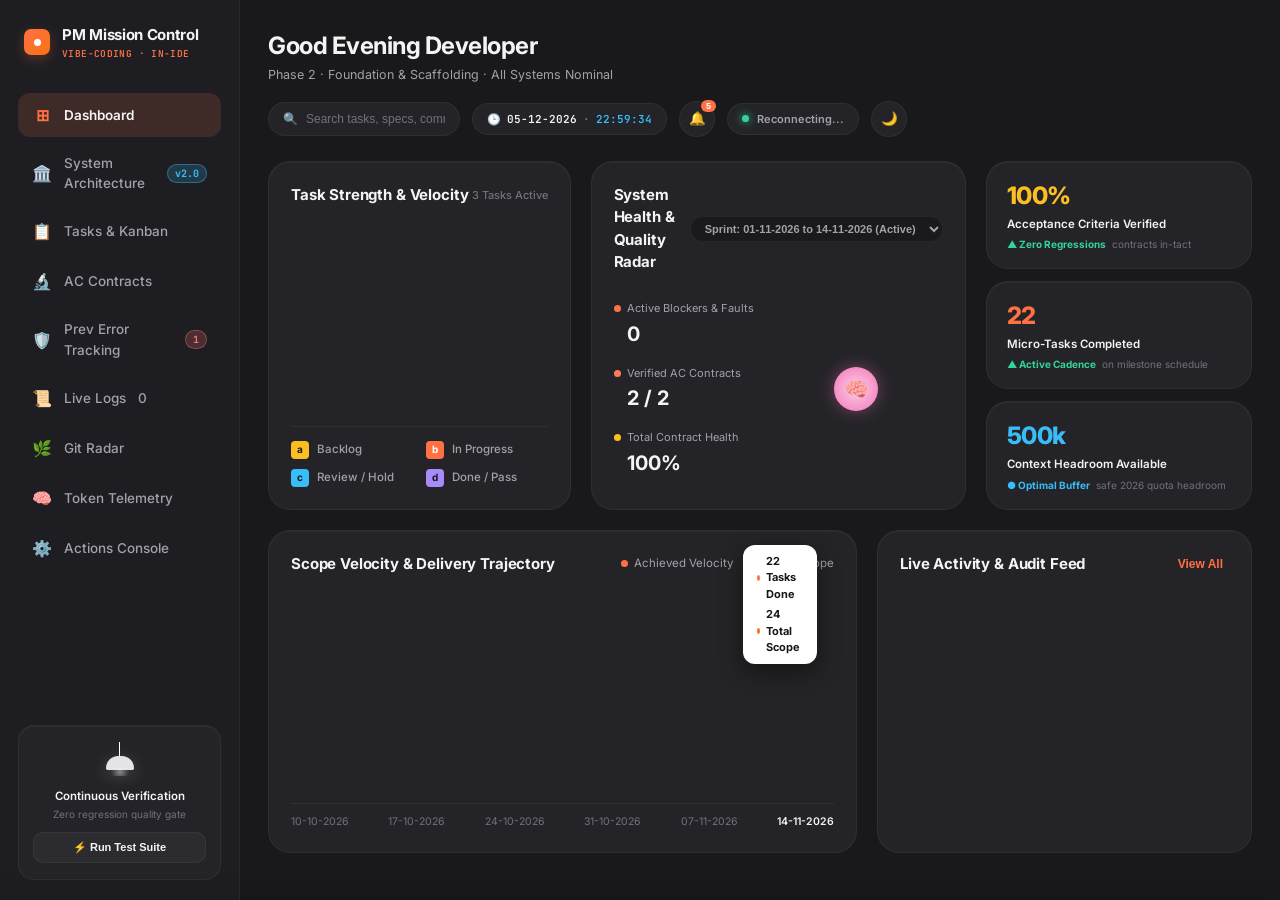
==== commit c2b0ce97: "feat(dashboard): standardize design tokens, button system, motions and universal architecture - Stan" ====
--- a/Vibe-Coding-Chandan-Adhikary/Vibe-Coding/Project-Manager-Dashboard/index.html
+++ b/Vibe-Coding-Chandan-Adhikary/Vibe-Coding/Project-Manager-Dashboard/index.html
@@ -31,7 +31,7 @@
         <div class="brand-hexagon-logo">
           <span class="hexagon-dot"></span>
         </div>
-        <span class="mobile-brand-title">PM Mission Control</span>
+        <span class="mobile-brand-title" id="mobile-brand-title">PM Mission Control</span>
       </div>
       <button id="btn-toggle-sidebar" class="mobile-hamburger-btn" aria-label="Toggle Navigation Menu">
         <span></span><span></span><span></span>
@@ -46,8 +46,8 @@
             <span class="hexagon-dot"></span>
           </div>
           <div class="brand-text-block">
-            <span class="brand-name">PM Mission Control</span>
-            <span class="brand-track-badge">Vibe-Coding · In-IDE</span>
+            <span class="brand-name" id="app-brand-name">PM Mission Control</span>
+            <span class="brand-track-badge" id="app-track-badge">Vibe-Coding · In-IDE</span>
           </div>
         </div>
 
--- a/Vibe-Coding-Chandan-Adhikary/Vibe-Coding/Project-Manager-Dashboard/assets/dashboard.css
+++ b/Vibe-Coding-Chandan-Adhikary/Vibe-Coding/Project-Manager-Dashboard/assets/dashboard.css
@@ -47,16 +47,85 @@
   --font-sans: 'Inter', -apple-system, BlinkMacSystemFont, 'Segoe UI', Roboto, sans-serif;
   --font-mono: 'JetBrains Mono', 'Fira Code', 'Consolas', monospace;
 
-  /* Smooth Pill Radii */
+  --font-size-3xs: 9.5px;
+  --font-size-2xs: 10.5px;
+  --font-size-xs: 11.5px;
+  --font-size-sm: 12.5px;
+  --font-size-base: 14px;
+  --font-size-md: 15px;
+  --font-size-lg: 18px;
+  --font-size-xl: 20px;
+  --font-size-2xl: 24px;
+  --font-size-3xl: 28px;
+
+  --font-weight-regular: 400;
+  --font-weight-medium: 500;
+  --font-weight-semibold: 600;
+  --font-weight-bold: 700;
+  --font-weight-extrabold: 800;
+
+  --line-height-tight: 1.15;
+  --line-height-snug: 1.3;
+  --line-height-normal: 1.5;
+  --line-height-relaxed: 1.65;
+
+  /* Spacing System Tokens */
+  --space-0-5: 2px;
+  --space-1: 4px;
+  --space-1-5: 6px;
+  --space-2: 8px;
+  --space-2-5: 10px;
+  --space-3: 12px;
+  --space-3-5: 14px;
+  --space-4: 16px;
+  --space-5: 20px;
+  --space-6: 24px;
+  --space-8: 32px;
+  --space-10: 40px;
+  --space-12: 48px;
+
+  /* Smooth Pill & Box Radii */
+  --radius-xs: 4px;
+  --radius-sm: 6px;
+  --radius-md: 10px;
+  --radius-lg: 14px;
+  --radius-xl: 18px;
   --radius-card: 22px;
   --radius-pill: 9999px;
   --radius-badge: 8px;
+
+  /* Button Sizing Tokens */
+  --btn-height-sm: 28px;
+  --btn-height-md: 36px;
+  --btn-height-lg: 44px;
+
+  /* Motion & Timing Tokens */
+  --duration-instant: 75ms;
+  --duration-fast: 150ms;
+  --duration-normal: 250ms;
+  --duration-slow: 400ms;
+  --duration-gentle: 600ms;
+
+  --ease-spring: cubic-bezier(0.16, 1, 0.3, 1);
+  --ease-smooth: cubic-bezier(0.4, 0, 0.2, 1);
+  --ease-out: cubic-bezier(0, 0, 0.2, 1);
+  --ease-tactile: cubic-bezier(0.34, 1.56, 0.64, 1);
 
   /* Chart & Surface Specifics */
   --chart-grid: rgba(255, 255, 255, 0.05);
   --chart-marker: rgba(255, 255, 255, 0.35);
   --card-shadow: inset 0 1px 0 rgba(255, 255, 255, 0.03);
   --card-hover-bg: rgba(255, 255, 255, 0.04);
+
+  /* Elevation Shadows & Glow Tokens */
+  --shadow-xs: 0 1px 2px rgba(0, 0, 0, 0.3);
+  --shadow-sm: 0 2px 6px rgba(0, 0, 0, 0.4);
+  --shadow-md: 0 4px 14px rgba(0, 0, 0, 0.5);
+  --shadow-lg: 0 8px 28px rgba(0, 0, 0, 0.65);
+  --shadow-glow-coral: 0 4px 16px var(--coral-glow);
+  --shadow-glow-cyan: 0 4px 16px var(--cyan-glow);
+  --shadow-glow-mint: 0 4px 16px var(--mint-glow);
+  --shadow-glow-gold: 0 4px 16px var(--gold-glow);
 }
 
 html[data-theme="light"],
@@ -102,16 +171,85 @@
   --font-sans: 'Inter', -apple-system, BlinkMacSystemFont, 'Segoe UI', Roboto, sans-serif;
   --font-mono: 'JetBrains Mono', 'Fira Code', 'Consolas', monospace;
 
-  /* Smooth Pill Radii */
+  --font-size-3xs: 9.5px;
+  --font-size-2xs: 10.5px;
+  --font-size-xs: 11.5px;
+  --font-size-sm: 12.5px;
+  --font-size-base: 14px;
+  --font-size-md: 15px;
+  --font-size-lg: 18px;
+  --font-size-xl: 20px;
+  --font-size-2xl: 24px;
+  --font-size-3xl: 28px;
+
+  --font-weight-regular: 400;
+  --font-weight-medium: 500;
+  --font-weight-semibold: 600;
+  --font-weight-bold: 700;
+  --font-weight-extrabold: 800;
+
+  --line-height-tight: 1.15;
+  --line-height-snug: 1.3;
+  --line-height-normal: 1.5;
+  --line-height-relaxed: 1.65;
+
+  /* Spacing System Tokens */
+  --space-0-5: 2px;
+  --space-1: 4px;
+  --space-1-5: 6px;
+  --space-2: 8px;
+  --space-2-5: 10px;
+  --space-3: 12px;
+  --space-3-5: 14px;
+  --space-4: 16px;
+  --space-5: 20px;
+  --space-6: 24px;
+  --space-8: 32px;
+  --space-10: 40px;
+  --space-12: 48px;
+
+  /* Smooth Pill & Box Radii */
+  --radius-xs: 4px;
+  --radius-sm: 6px;
+  --radius-md: 10px;
+  --radius-lg: 14px;
+  --radius-xl: 18px;
   --radius-card: 22px;
   --radius-pill: 9999px;
   --radius-badge: 8px;
+
+  /* Button Sizing Tokens */
+  --btn-height-sm: 28px;
+  --btn-height-md: 36px;
+  --btn-height-lg: 44px;
+
+  /* Motion & Timing Tokens */
+  --duration-instant: 75ms;
+  --duration-fast: 150ms;
+  --duration-normal: 250ms;
+  --duration-slow: 400ms;
+  --duration-gentle: 600ms;
+
+  --ease-spring: cubic-bezier(0.16, 1, 0.3, 1);
+  --ease-smooth: cubic-bezier(0.4, 0, 0.2, 1);
+  --ease-out: cubic-bezier(0, 0, 0.2, 1);
+  --ease-tactile: cubic-bezier(0.34, 1.56, 0.64, 1);
 
   /* Chart & Surface Specifics */
   --chart-grid: rgba(0, 0, 0, 0.06);
   --chart-marker: rgba(0, 0, 0, 0.22);
   --card-shadow: 0 4px 20px -2px rgba(0, 0, 0, 0.05), 0 2px 6px -1px rgba(0, 0, 0, 0.03);
   --card-hover-bg: rgba(0, 0, 0, 0.04);
+
+  /* Elevation Shadows & Glow Tokens */
+  --shadow-xs: 0 1px 2px rgba(0, 0, 0, 0.05);
+  --shadow-sm: 0 2px 4px rgba(0, 0, 0, 0.08);
+  --shadow-md: 0 4px 12px rgba(0, 0, 0, 0.1);
+  --shadow-lg: 0 8px 24px rgba(0, 0, 0, 0.12);
+  --shadow-glow-coral: 0 4px 14px var(--coral-glow);
+  --shadow-glow-cyan: 0 4px 14px var(--cyan-glow);
+  --shadow-glow-mint: 0 4px 14px var(--mint-glow);
+  --shadow-glow-gold: 0 4px 14px var(--gold-glow);
 }
 
 /* Base Reset & Fluid Typography */
@@ -131,6 +269,211 @@
   line-height: 1.5;
   -webkit-font-smoothing: antialiased;
   overflow-x: hidden;
+}
+
+/* ==============================================================================
+   STANDARDIZED BUTTON SYSTEM & INTERACTIVE MICRO-INTERACTIONS
+   ============================================================================== */
+
+.ui-btn {
+  display: inline-flex;
+  align-items: center;
+  justify-content: center;
+  gap: var(--space-2);
+  height: var(--btn-height-md);
+  padding: 0 var(--space-3-5);
+  font-family: var(--font-sans);
+  font-size: var(--font-size-sm);
+  font-weight: var(--font-weight-semibold);
+  line-height: 1;
+  border-radius: var(--radius-md);
+  border: 1px solid transparent;
+  background-color: var(--bg-card-elevated);
+  color: var(--text-main);
+  cursor: pointer;
+  user-select: none;
+  white-space: nowrap;
+  text-decoration: none;
+  outline: none;
+  position: relative;
+  overflow: hidden;
+  box-shadow: var(--shadow-xs);
+  transition: background var(--duration-fast) var(--ease-smooth),
+              color var(--duration-fast) var(--ease-smooth),
+              border-color var(--duration-fast) var(--ease-smooth),
+              box-shadow var(--duration-fast) var(--ease-smooth),
+              transform var(--duration-fast) var(--ease-spring);
+}
+
+.ui-btn:hover {
+  background-color: var(--bg-card-hover);
+  border-color: var(--border-highlight);
+  transform: translateY(-1px);
+  box-shadow: var(--shadow-sm);
+}
+
+.ui-btn:active {
+  transform: translateY(1px) scale(0.975);
+  box-shadow: none;
+}
+
+.ui-btn:focus-visible {
+  outline: 2px solid var(--cyan-accent);
+  outline-offset: 2px;
+}
+
+.ui-btn[disabled],
+.ui-btn.is-disabled {
+  opacity: 0.45;
+  cursor: not-allowed;
+  pointer-events: none;
+  box-shadow: none;
+}
+
+/* Button Variants */
+.ui-btn-primary {
+  background: linear-gradient(135deg, var(--coral-accent), var(--coral-peach));
+  color: #ffffff;
+  border-color: rgba(255, 255, 255, 0.15);
+  box-shadow: 0 2px 10px var(--coral-glow);
+}
+
+.ui-btn-primary:hover {
+  background: linear-gradient(135deg, #ff8159, #ff6438);
+  box-shadow: 0 4px 16px var(--coral-glow);
+  transform: translateY(-1.5px);
+  border-color: rgba(255, 255, 255, 0.25);
+  color: #ffffff;
+}
+
+.ui-btn-primary:active {
+  transform: translateY(1px) scale(0.975);
+  box-shadow: 0 1px 4px var(--coral-glow);
+}
+
+.ui-btn-secondary,
+.ui-btn-outline {
+  background-color: var(--bg-card);
+  color: var(--text-main);
+  border: 1px solid var(--border-highlight);
+}
+
+.ui-btn-secondary:hover,
+.ui-btn-outline:hover {
+  background-color: var(--bg-card-hover);
+  border-color: var(--border-highlight);
+  color: var(--text-main);
+}
+
+.ui-btn-ghost {
+  background: transparent;
+  color: var(--text-muted);
+  border: 1px solid transparent;
+  box-shadow: none;
+}
+
+.ui-btn-ghost:hover {
+  background: var(--card-hover-bg);
+  color: var(--text-main);
+  border-color: var(--border-subtle);
+  transform: none;
+}
+
+.ui-btn-danger {
+  background: rgba(248, 113, 113, 0.14);
+  color: var(--crimson-red);
+  border: 1px solid rgba(248, 113, 113, 0.35);
+}
+
+.ui-btn-danger:hover {
+  background: rgba(248, 113, 113, 0.24);
+  border-color: var(--crimson-red);
+  box-shadow: 0 2px 12px var(--crimson-glow);
+}
+
+.ui-btn-success {
+  background: rgba(52, 211, 153, 0.14);
+  color: var(--mint-accent);
+  border: 1px solid rgba(52, 211, 153, 0.35);
+}
+
+.ui-btn-success:hover {
+  background: rgba(52, 211, 153, 0.24);
+  border-color: var(--mint-accent);
+  box-shadow: 0 2px 12px var(--mint-glow);
+}
+
+.ui-btn-warning {
+  background: rgba(251, 191, 36, 0.14);
+  color: var(--gold-accent);
+  border: 1px solid rgba(251, 191, 36, 0.35);
+}
+
+.ui-btn-warning:hover {
+  background: rgba(251, 191, 36, 0.24);
+  border-color: var(--gold-accent);
+  box-shadow: 0 2px 12px var(--gold-glow);
+}
+
+/* Button Sizes */
+.ui-btn-sm {
+  height: var(--btn-height-sm);
+  padding: 0 var(--space-2-5);
+  font-size: var(--font-size-xs);
+  border-radius: var(--radius-sm);
+  gap: var(--space-1-5);
+}
+
+.ui-btn-md {
+  height: var(--btn-height-md);
+  padding: 0 var(--space-3-5);
+  font-size: var(--font-size-sm);
+  border-radius: var(--radius-md);
+}
+
+.ui-btn-lg {
+  height: var(--btn-height-lg);
+  padding: 0 var(--space-5);
+  font-size: var(--font-size-base);
+  border-radius: var(--radius-lg);
+  gap: var(--space-2-5);
+}
+
+.ui-btn-icon {
+  width: var(--btn-height-md);
+  height: var(--btn-height-md);
+  padding: 0;
+  border-radius: var(--radius-md);
+}
+
+.ui-btn-icon.ui-btn-sm {
+  width: var(--btn-height-sm);
+  height: var(--btn-height-sm);
+}
+
+.ui-btn-pill {
+  border-radius: var(--radius-pill);
+}
+
+/* Universal Button Focus Rings & Active States for All Buttons */
+button:focus-visible,
+[role="button"]:focus-visible,
+.filter-tab:focus-visible,
+.view-tab-btn:focus-visible,
+.action-card-btn:focus-visible,
+.clean-link-btn:focus-visible {
+  outline: 2px solid var(--cyan-accent);
+  outline-offset: 2px;
+}
+
+button:active,
+.action-card-btn:active,
+.sidebar-action-btn:active,
+.logs-btn:active,
+.shadcn-btn:active,
+.filter-tab:active,
+.view-tab-btn:active {
+  transform: translateY(1px) scale(0.98);
 }
 
 /* ==============================================================================
@@ -552,8 +895,29 @@
 }
 
 @keyframes pulse-glow {
-  0%, 100% { opacity: 1; transform: scale(1); }
-  50% { opacity: 0.4; transform: scale(0.85); }
+  0%, 100% {
+    opacity: 0.85;
+    transform: scale(1);
+    box-shadow: 0 0 6px var(--mint-accent);
+  }
+  50% {
+    opacity: 1;
+    transform: scale(1.15);
+    box-shadow: 0 0 14px var(--mint-accent);
+  }
+}
+
+@keyframes keyframes-pulse-glow {
+  0%, 100% {
+    opacity: 0.85;
+    transform: scale(1);
+    box-shadow: 0 0 6px var(--mint-accent);
+  }
+  50% {
+    opacity: 1;
+    transform: scale(1.15);
+    box-shadow: 0 0 14px var(--mint-accent);
+  }
 }
 
 /* ==============================================================================
@@ -1278,17 +1642,6 @@
   color: var(--text-muted);
 }
 
-@keyframes pulse-glow {
-  0%, 100% {
-    transform: scale(1);
-    opacity: 0.85;
-  }
-  50% {
-    transform: scale(1.35);
-    opacity: 1;
-    box-shadow: 0 0 14px var(--mint-accent);
-  }
-}
 
 /* Action Console & Command Center */
 .actions-bento-grid {
@@ -3304,3 +3657,77 @@
   color: #18181b;
   border-color: rgba(0, 0, 0, 0.08);
 }
+
+/* ==============================================================================
+   STANDARDIZED ANIMATION KEYFRAMES & ACCESSIBLE REDUCED MOTION
+   ============================================================================== */
+
+@keyframes keyframes-sheet-slide-in {
+  from {
+    transform: translateX(100%);
+    opacity: 0;
+  }
+  to {
+    transform: translateX(0);
+    opacity: 1;
+  }
+}
+
+@keyframes keyframes-sheet-backdrop-fade {
+  from {
+    opacity: 0;
+  }
+  to {
+    opacity: 1;
+  }
+}
+
+@keyframes keyframes-fade-in-up {
+  from {
+    opacity: 0;
+    transform: translateY(8px);
+  }
+  to {
+    opacity: 1;
+    transform: translateY(0);
+  }
+}
+
+@keyframes keyframes-toast-in {
+  from {
+    transform: translateY(16px) scale(0.95);
+    opacity: 0;
+  }
+  to {
+    transform: translateY(0) scale(1);
+    opacity: 1;
+  }
+}
+
+@keyframes keyframes-skeleton-shimmer {
+  0% {
+    background-position: -200% 0;
+  }
+  100% {
+    background-position: 200% 0;
+  }
+}
+
+/* Accessibility: Strict Reduced Motion Compliance */
+@media (prefers-reduced-motion: reduce) {
+  *,
+  *::before,
+  *::after {
+    animation-duration: 0.01ms !important;
+    animation-iteration-count: 1 !important;
+    transition-duration: 0.01ms !important;
+    scroll-behavior: auto !important;
+  }
+  
+  .pulse-dot,
+  .btn-pulse-dot,
+  .status-pill.RED,
+  .heartbeat-status .pulse-dot {
+    animation: none !important;
+  }
+}
